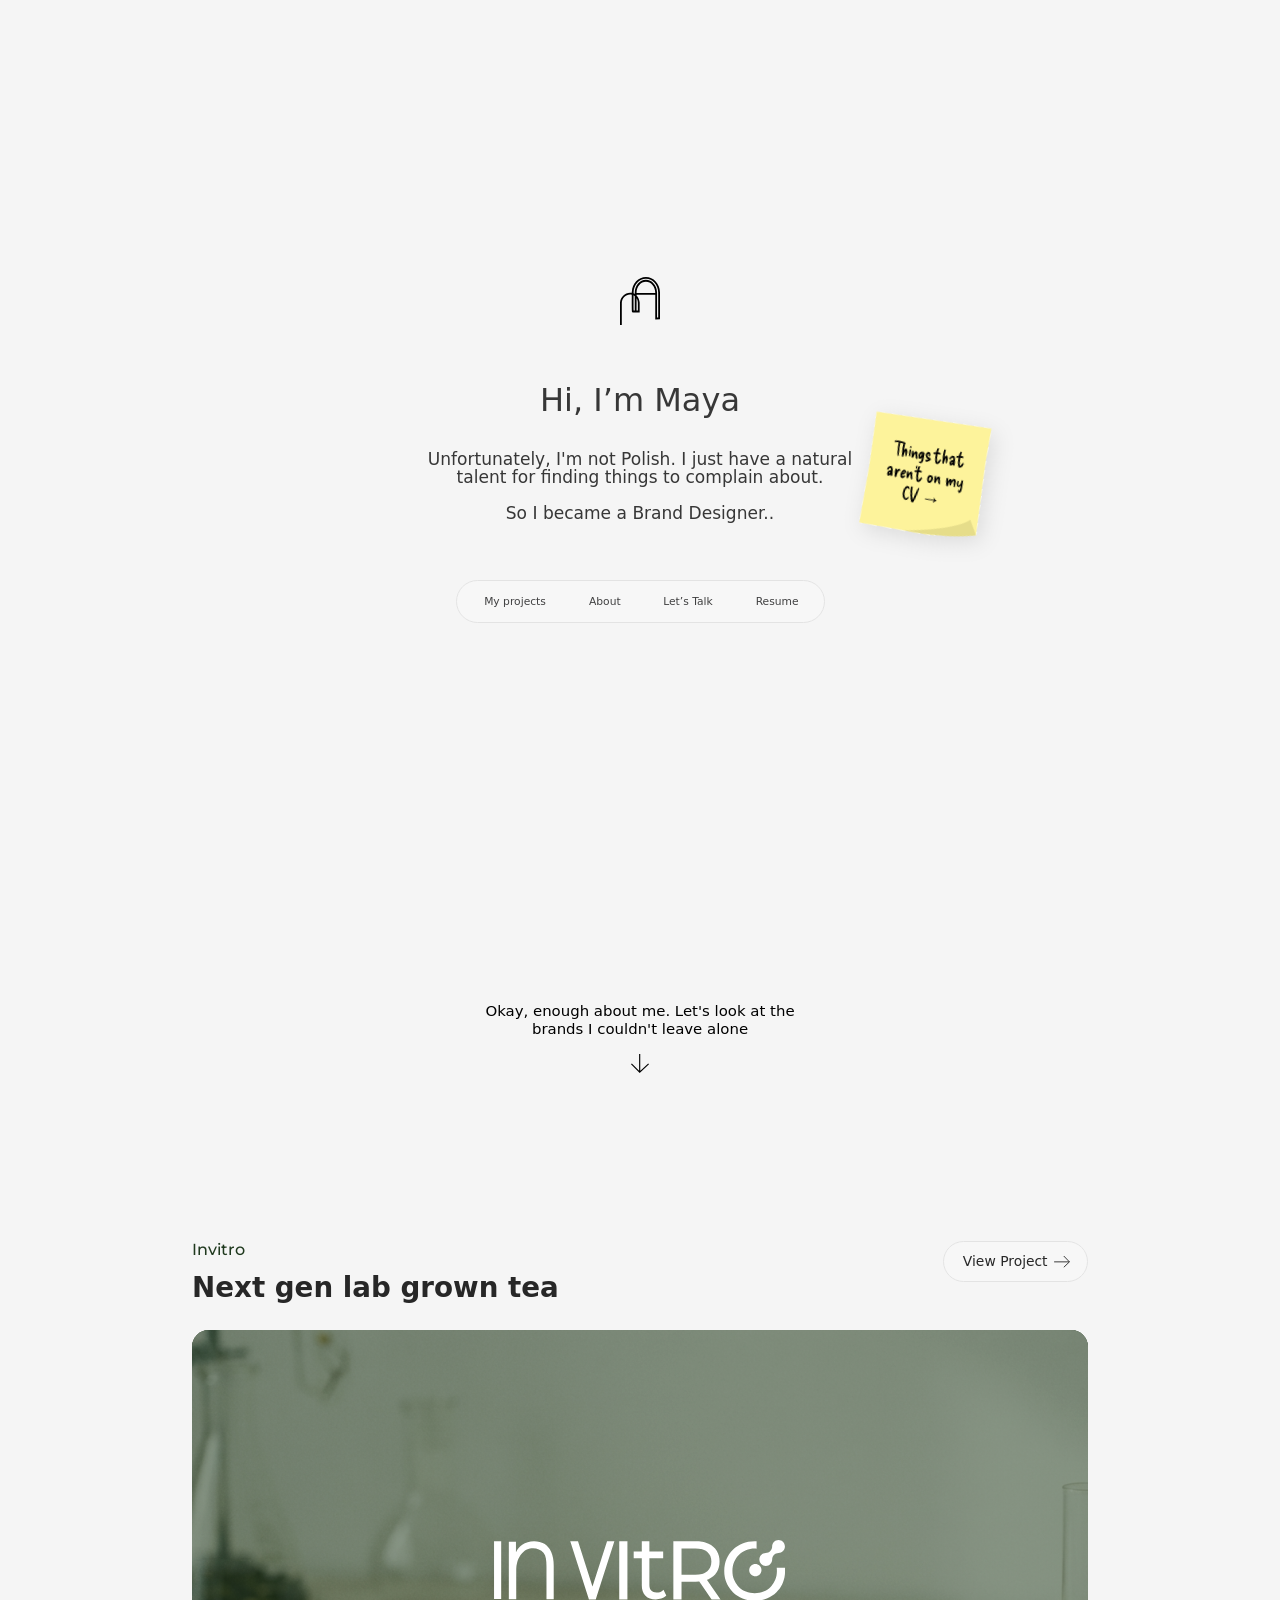
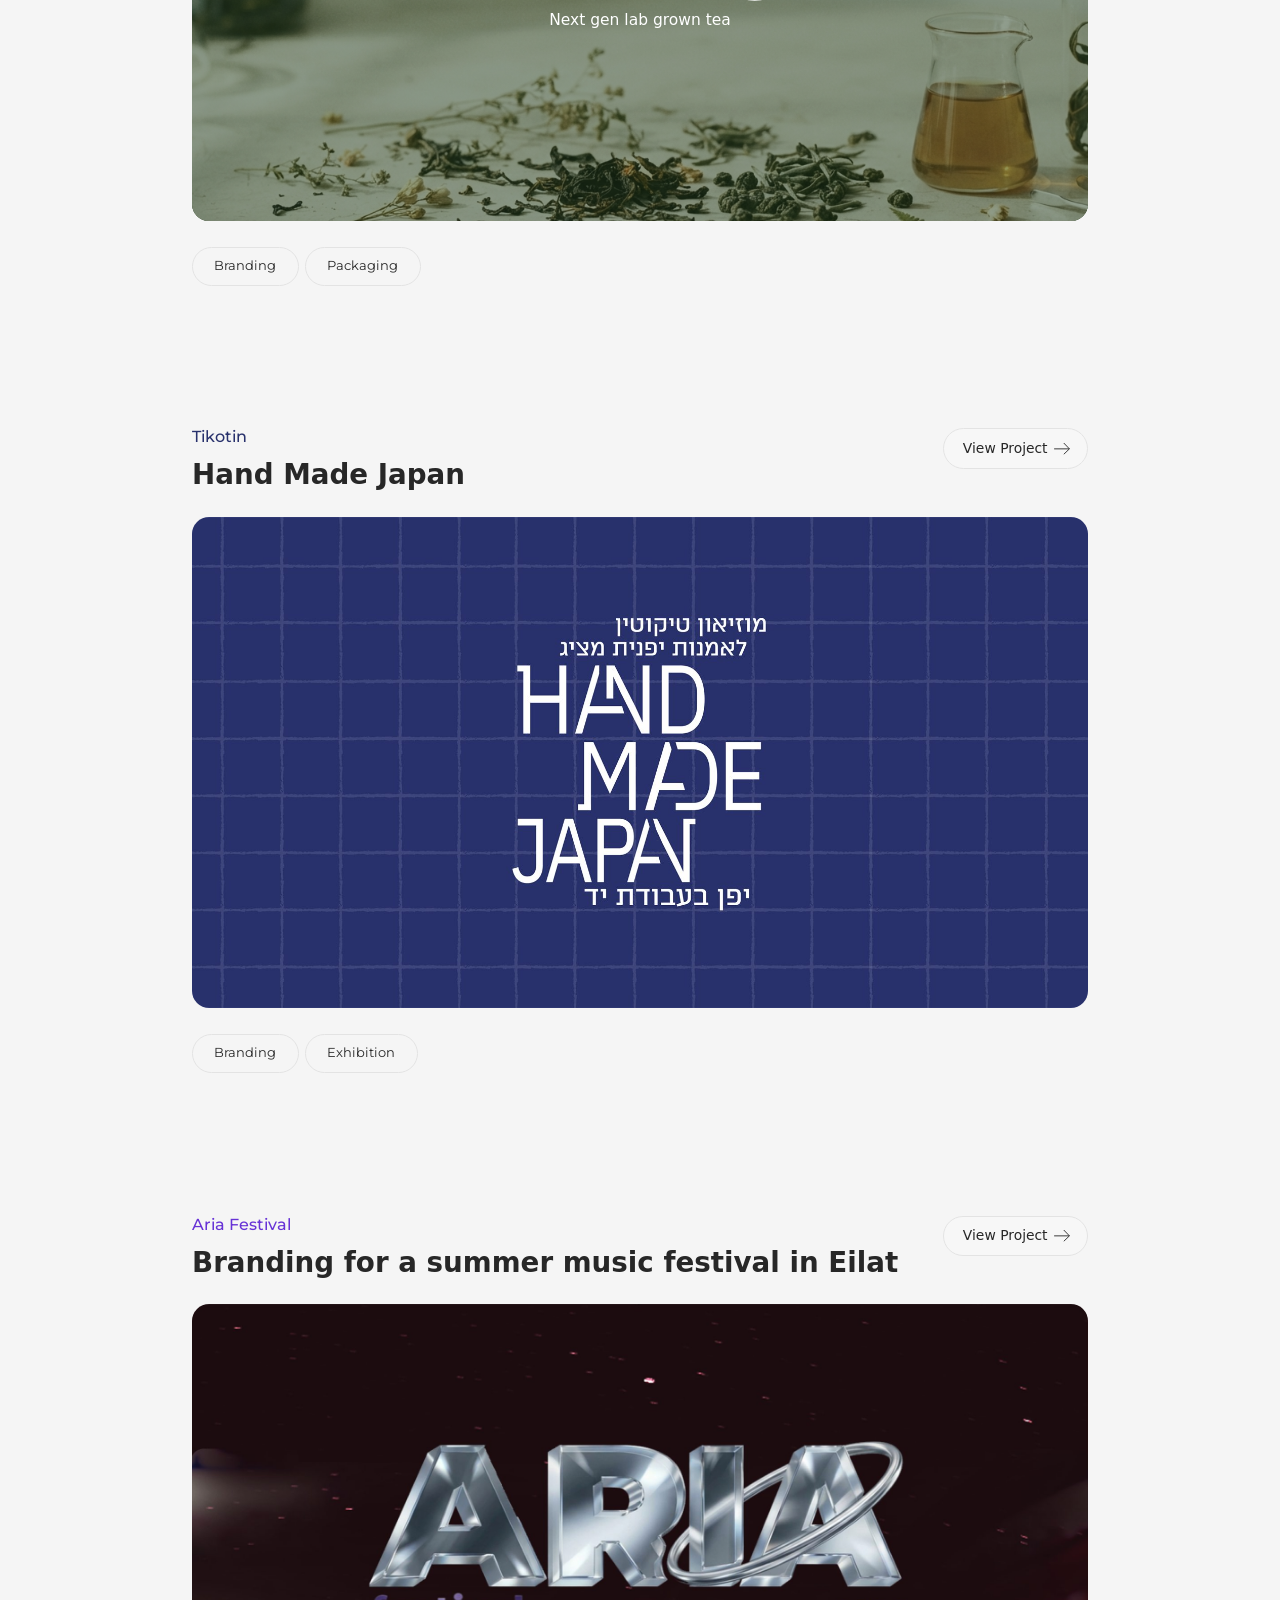
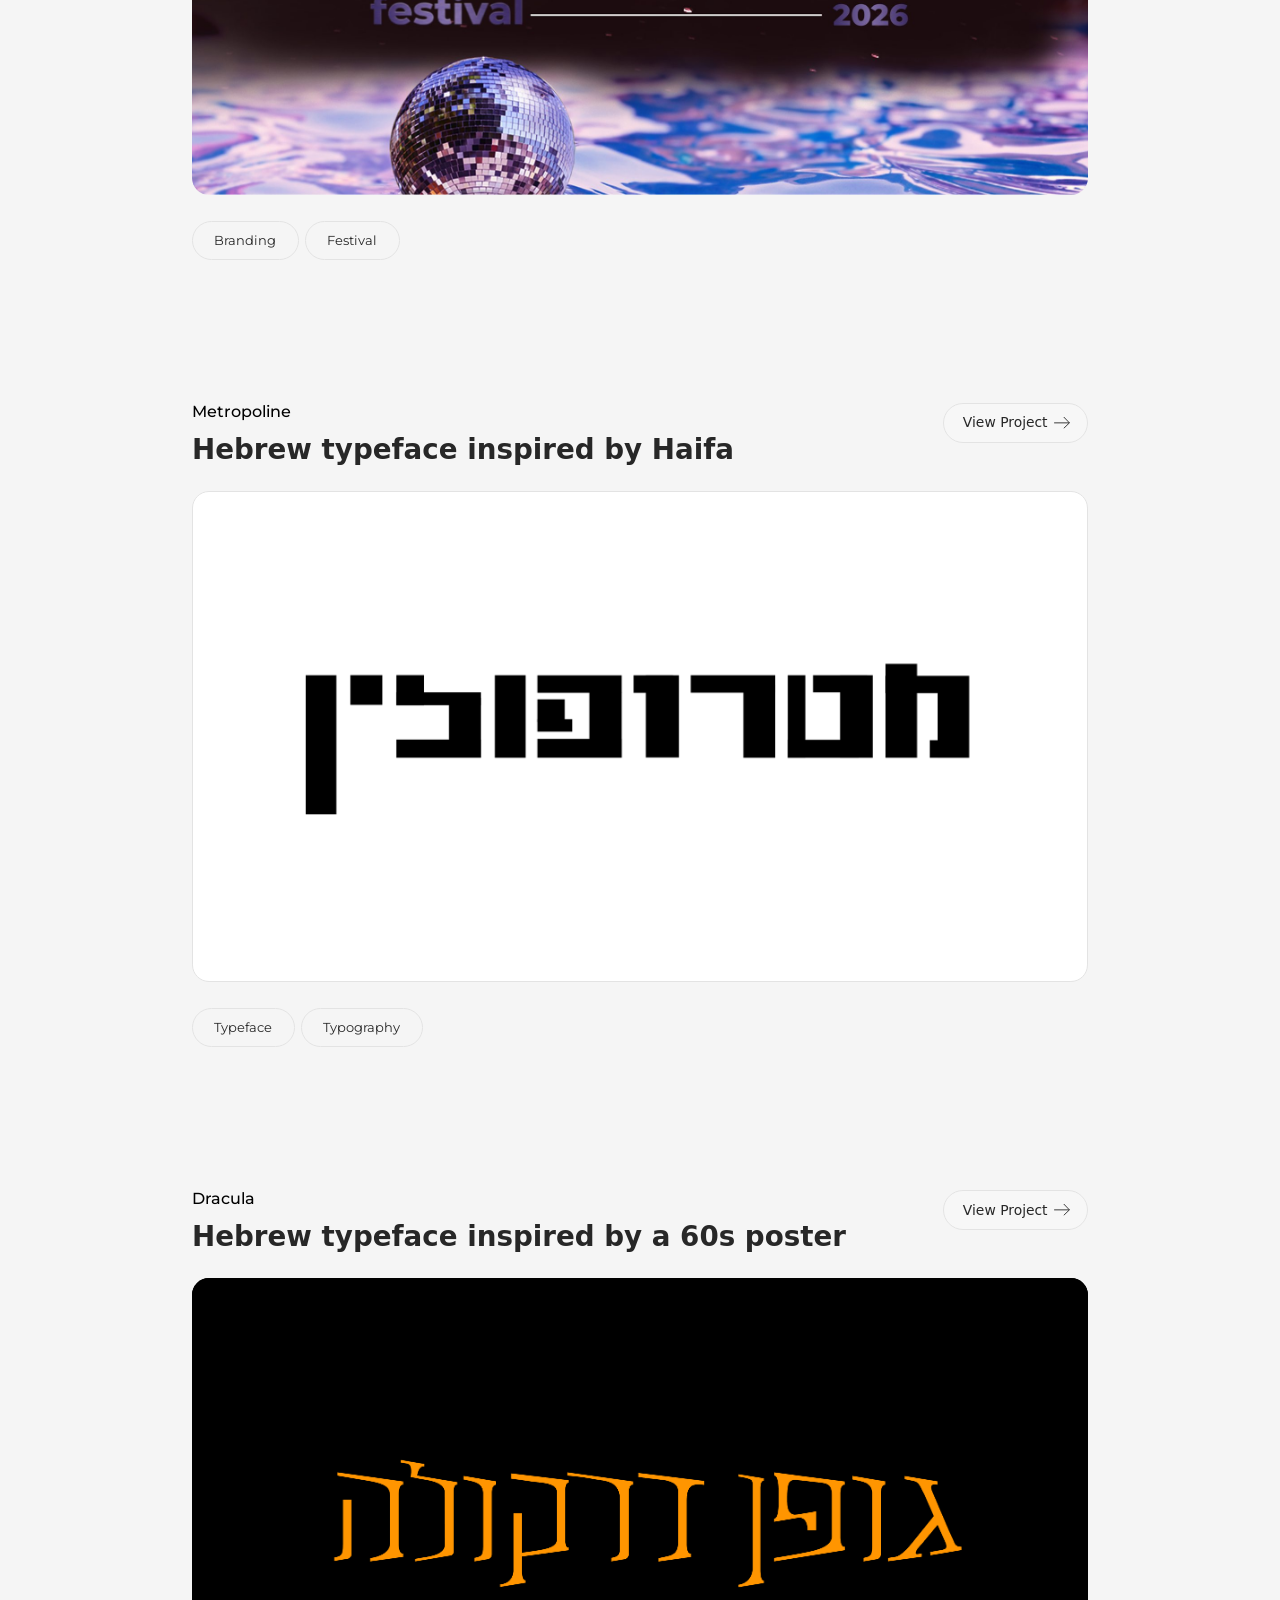
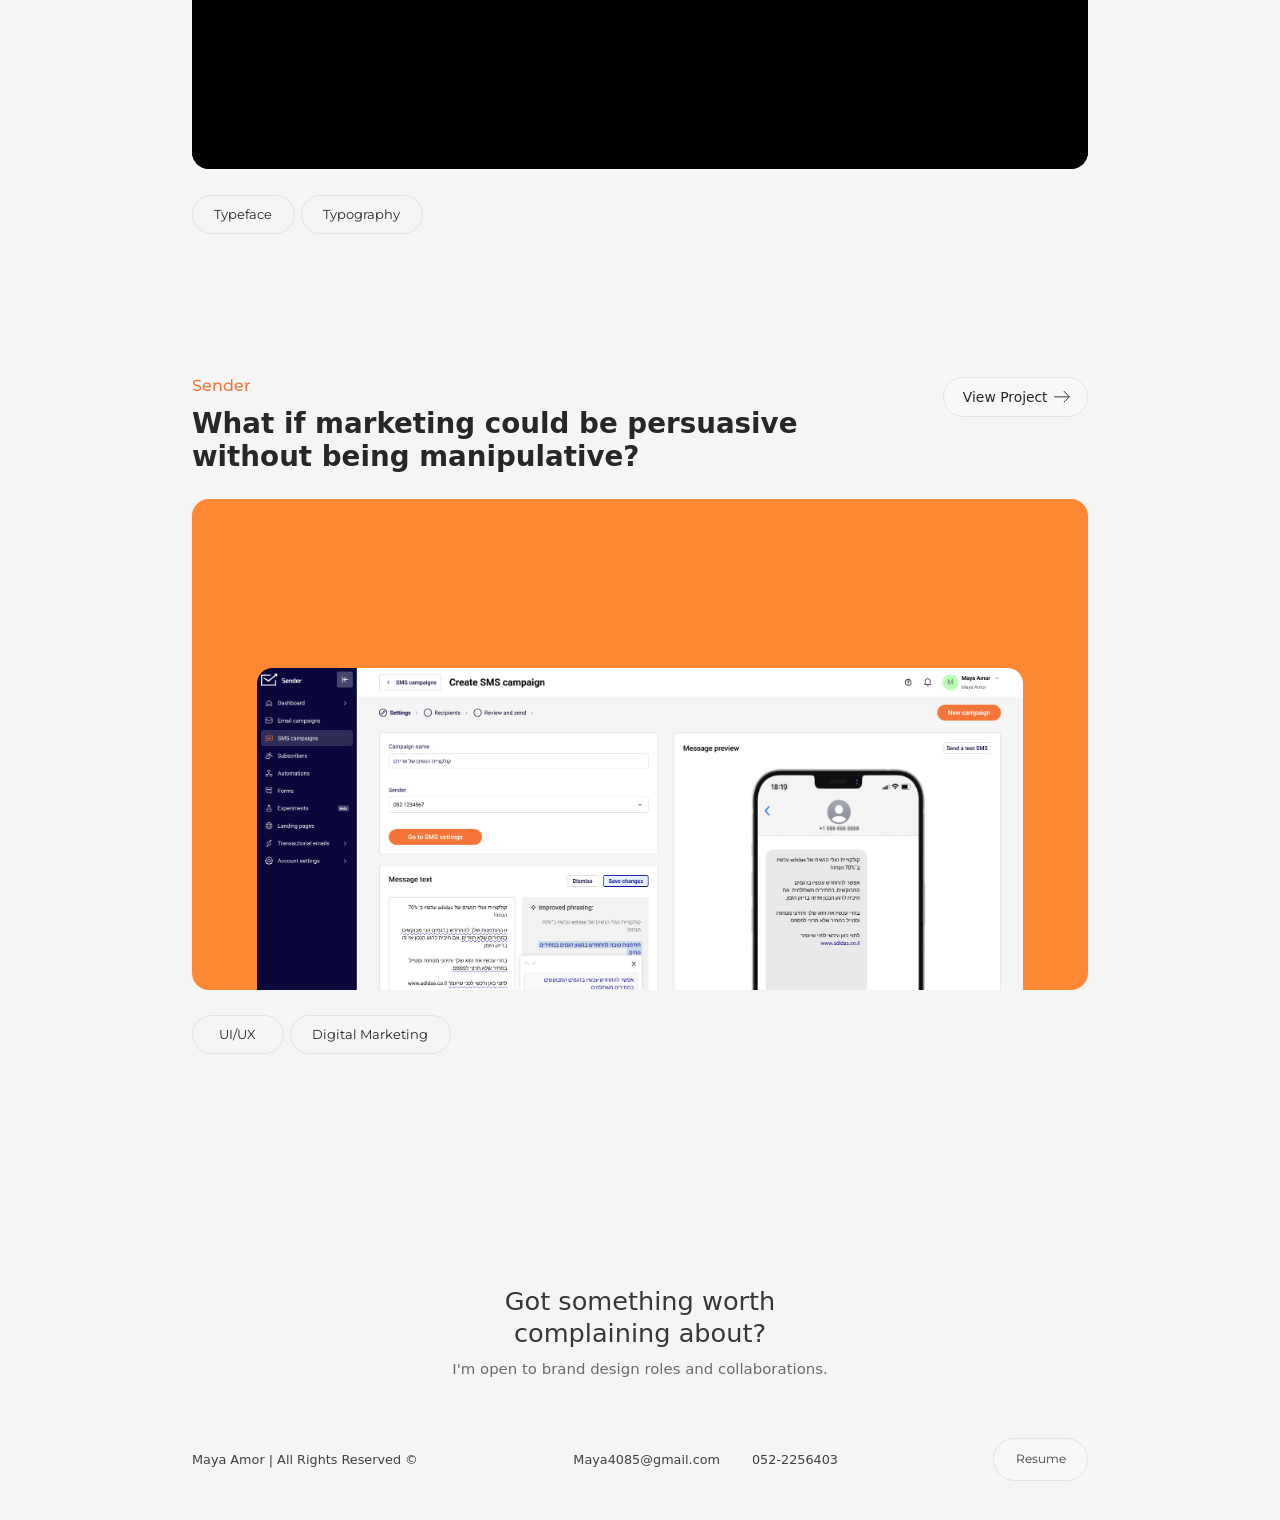
==== index.html @ 85015251 "Branding portfolio: Home, About and six case studies Invitro, Tikotin (Hand Made Japan), Aria Festiv" ====
<!DOCTYPE html>
<html lang="en">
<head>
  <meta charset="UTF-8">
  <meta name="viewport" content="width=device-width, initial-scale=1.0">
  <meta name="format-detection" content="telephone=no, email=no">
  <title>Maya Amor | Brand Designer</title>
  <meta name="description" content="Maya Amor, Brand Designer. Branding, visual identity and typography case studies.">

  <!-- Link preview (LinkedIn, WhatsApp, etc.)
       TODO: add og:image (1200 × 630) once the preview image is made -->
  <meta property="og:type" content="website">
  <meta property="og:site_name" content="Maya Amor">
  <meta property="og:title" content="Maya Amor | Brand Designer">
  <meta property="og:description" content="Maya Amor, Brand Designer. Branding, visual identity and typography case studies.">
  <meta property="og:url" content="https://maya-amor.github.io/branding/">
  <meta name="twitter:card" content="summary_large_image">
  <link rel="canonical" href="https://maya-amor.github.io/branding/">
  <link rel="icon" type="image/svg+xml" href="assets/icons/logo.svg">

  <link rel="preconnect" href="https://fonts.googleapis.com">
  <link rel="preconnect" href="https://fonts.gstatic.com" crossorigin>
  <link href="https://fonts.googleapis.com/css2?family=Delicious+Handrawn&family=Google+Sans+Flex:wght@300..700&family=Montserrat:wght@400;500&display=swap" rel="stylesheet">

  <link rel="stylesheet" href="css/styles.css">

  <!-- Lets CSS know JavaScript is on, so scroll animations only hide content when they can reveal it -->
  <script>document.documentElement.classList.add("js");</script>
</head>
<body class="page-home">

  <!-- ===== Sticky header =====
       On Home (site-header--home) the logo and navbar start inside the hero
       and travel up into this header as you scroll (see js/main.js).
       On the other pages it simply sits at the top. -->
  <header class="site-header site-header--home">

    <a class="site-header__logo" href="#top" aria-label="Maya Amor, back to top">
      <img src="assets/icons/logo.svg" alt="" width="46" height="56">
    </a>

    <button class="site-header__menu-btn" type="button" aria-label="Open menu" aria-expanded="false" aria-controls="site-nav">
      <span></span><span></span><span></span>
    </button>

    <div class="site-header__nav" id="site-nav">
      <nav class="pill-nav" aria-label="Main">
        <a class="pill-nav__link" href="#projects">My projects</a>
        <a class="pill-nav__link" href="about.html">About</a>
        <a class="pill-nav__link" href="#contact">Let’s Talk</a>
        <a class="pill-nav__link" href="assets/Maya%20Amor%20Resume.pdf" target="_blank" rel="noopener">Resume</a>
      </nav>
    </div>
  </header>

  <!-- ===== Hero =====
       The logo and navbar here mark the starting spots. On desktop/tablet they're
       invisible and the header's copies are drawn on top of them; on phones these
       are the ones you see. -->
  <section class="hero container">
    <img class="hero__logo-slot" src="assets/icons/logo.svg" alt="" width="46" height="56">

    <div class="hero__text">
      <h1 class="hero__title">Hi, I’m Maya</h1>
      <p class="hero__bio">
        Unfortunately, I'm not Polish. <br class="br-mobile">I just have a natural <br>talent for finding things to complain about.
      </p>
      <p class="hero__bio">So I became a Brand Designer..</p>
    </div>

    <nav class="hero__nav-slot pill-nav" aria-label="Main">
      <a class="pill-nav__link" href="#projects">My projects</a>
      <a class="pill-nav__link" href="about.html">About</a>
      <a class="pill-nav__link" href="#contact">Let’s Talk</a>
      <a class="pill-nav__link" href="assets/Maya%20Amor%20Resume.pdf" target="_blank" rel="noopener">Resume</a>
    </nav>

    <!-- Phones: the menu button starts here, centered, then travels to the top-right -->
    <div class="hero__menu-slot" aria-hidden="true"></div>

    <!-- Sticky note: a quiet aside that leads to the notes on the About page (drag it, or click to go) -->
    <a class="hero-note" href="about.html#facts">
      <i class="note__paper" style="inset:-12.73% -19.02% -17.64% -12.59%"><img src="assets/about/notes/note-4.svg" alt="" draggable="false"></i>
      <span class="hero-note__text">Things that aren’t on my CV →</span>
    </a>
  </section>

  <main>
    <!-- ===== Intro to projects ===== -->
    <section class="intro container">
      <a class="intro__link" href="#projects">
        <span>Okay, enough about me. Let's look at the brands I couldn't leave alone</span>
        <img src="assets/icons/arrow-down.svg" alt="" width="16" height="17">
      </a>
    </section>

    <!-- ===== Projects =====
         Each card has its own background color (--card).
         Until a project's cover is ready, the card shows the project name
         (project__card--empty). When the cover is ready, replace the
         <span class="project__placeholder"> with:
           <img class="project__cover" src="assets/<project>/cover.jpg" alt="..." width="1824" height="1000">
         and remove project__card--empty. Covers are 912 × 500 (or 2× that). -->
    <section id="projects" class="projects container" aria-label="My projects">

      <article class="project" style="--card:#1f391e; --label:#1f391e; --project:#1f391e">
        <div class="project__header">
          <div class="project__heading">
            <p class="project__label">Invitro</p>
            <h2 class="project__title">Next gen lab grown tea</h2>
          </div>
          <a class="btn-pill" href="invitro.html">
            View Project
            <img class="btn-pill__arrow" src="assets/icons/arrow-right.svg" alt="" width="13" height="18">
          </a>
        </div>

        <!-- Cover: the case study's hero (photo + green tint + logo) -->
        <a class="project__card" href="invitro.html" aria-label="View the Invitro project">
          <span class="project__cover brand-hero brand-hero--card">
            <img class="brand-hero__photo" src="assets/invitro/hero.jpg" alt="" width="1408" height="768">
            <span class="brand-hero__mark">
              <img src="assets/invitro/logo.svg" alt="" width="328" height="68">
              <span>Next gen lab grown tea</span>
            </span>
          </span>
        </a>

        <ul class="tags" aria-label="Tags">
          <li class="tag">Branding</li>
          <li class="tag">Packaging</li>
        </ul>
      </article>

      <article class="project" style="--card:#28316c; --label:#28316c">
        <div class="project__header">
          <div class="project__heading">
            <p class="project__label">Tikotin</p>
            <h2 class="project__title">Hand Made Japan</h2>
          </div>
          <a class="btn-pill" href="tikotin.html">
            View Project
            <img class="btn-pill__arrow" src="assets/icons/arrow-right.svg" alt="" width="13" height="18">
          </a>
        </div>

        <a class="project__card" href="tikotin.html" aria-label="View the Hand Made Japan project">
          <img class="project__cover" src="assets/tikotin/hero.jpg" alt="The Hand Made Japan exhibition identity on an indigo shoji grid" width="2000" height="970">
        </a>

        <ul class="tags" aria-label="Tags">
          <li class="tag">Branding</li>
          <li class="tag">Exhibition</li>
        </ul>
      </article>

      <article class="project" style="--card:#1a0f24; --label:#6733d6">
        <div class="project__header">
          <div class="project__heading">
            <p class="project__label">Aria Festival</p>
            <h2 class="project__title">Branding for a summer music festival in Eilat</h2>
          </div>
          <a class="btn-pill" href="aria.html">
            View Project
            <img class="btn-pill__arrow" src="assets/icons/arrow-right.svg" alt="" width="13" height="18">
          </a>
        </div>

        <a class="project__card" href="aria.html" aria-label="View the Aria Festival project">
          <img class="project__cover" src="assets/aria%20festival/hero%20photo.jpg" alt="The chrome Aria festival 2026 logo over a dark night scene with a disco ball in a pool" width="2008" height="1095">
        </a>

        <ul class="tags" aria-label="Tags">
          <li class="tag">Branding</li>
          <li class="tag">Festival</li>
        </ul>
      </article>

      <article class="project" style="--card:#fff; --label:#000">
        <div class="project__header">
          <div class="project__heading">
            <p class="project__label">Metropoline</p>
            <h2 class="project__title">Hebrew typeface inspired by Haifa</h2>
          </div>
          <a class="btn-pill" href="metropoline.html">
            View Project
            <img class="btn-pill__arrow" src="assets/icons/arrow-right.svg" alt="" width="13" height="18">
          </a>
        </div>

        <!-- Cover: the animated wordmark from the case study's hero -->
        <a class="project__card project__card--outlined" href="metropoline.html" aria-label="View the Metropoline project">
          <img class="project__cover" src="assets/metropoline/metropoline%20gif.gif" alt="" width="1920" height="1080">
        </a>

        <ul class="tags" aria-label="Tags">
          <li class="tag">Typeface</li>
          <li class="tag">Typography</li>
        </ul>
      </article>

      <article class="project" style="--card:#000; --label:#000">
        <div class="project__header">
          <div class="project__heading">
            <p class="project__label">Dracula</p>
            <h2 class="project__title">Hebrew typeface inspired by a 60s poster</h2>
          </div>
          <a class="btn-pill" href="dracula.html">
            View Project
            <img class="btn-pill__arrow" src="assets/icons/arrow-right.svg" alt="" width="13" height="18">
          </a>
        </div>

        <a class="project__card" href="dracula.html" aria-label="View the Dracula project">
          <img class="project__cover" src="assets/Dracula/hero%20photo.png" alt="The Dracula typeface in orange on black" width="2009" height="1093">
        </a>

        <ul class="tags" aria-label="Tags">
          <li class="tag">Typeface</li>
          <li class="tag">Typography</li>
        </ul>
      </article>

      <!-- From the UI/UX portfolio: same card as there (screenshot on orange) -->
      <article class="project" style="--card:#ff8834; --label:#f57538">
        <div class="project__header">
          <div class="project__heading">
            <p class="project__label">Sender</p>
            <h2 class="project__title">What if marketing could be persuasive <br class="br-desktop">without being manipulative?</h2>
          </div>
          <a class="btn-pill" href="sender.html">
            View Project
            <img class="btn-pill__arrow" src="assets/icons/arrow-right.svg" alt="" width="13" height="18">
          </a>
        </div>

        <a class="project__card" href="sender.html" aria-label="View the Sender project">
          <img class="project__screen" src="assets/sender/home-screen.png"
               alt="Sender's Create SMS campaign screen with a phone message preview"
               width="1920" height="1137">
        </a>

        <ul class="tags" aria-label="Tags">
          <li class="tag">UI/UX</li>
          <li class="tag">Digital Marketing</li>
        </ul>
      </article>

    </section>
  </main>

  <!-- ===== Footer ===== -->
  <footer id="contact" class="footer">
    <!-- Closing line: the top of the footer -->
    <div class="footer__cta container reveal">
      <h2 class="footer__title">Got something worth<br>complaining about?</h2>
      <p class="footer__subtitle">I'm open to brand design roles and collaborations.</p>
    </div>

    <div class="footer__inner container">
      <p class="footer__copy">Maya Amor | All Rights Reserved ©</p>

      <div class="footer__contact">
        <span>Maya4085@gmail.com</span>
        <span>052-2256403</span>
      </div>

      <div class="footer__actions">
        <nav class="pill-nav pill-nav--footer" aria-label="External links">
          <a class="pill-nav__link" href="assets/Maya%20Amor%20Resume.pdf" target="_blank" rel="noopener">Resume</a>
        </nav>
      </div>
    </div>
  </footer>

  <!-- Floating back-to-top button, appears once you start scrolling -->
  <a class="back-to-top" href="#top" aria-label="Back to top">
    <img src="assets/icons/back-to-top.svg" alt="" width="47" height="47">
  </a>

  <script src="js/main.js"></script>
</body>
</html>
---- css/styles.css ----
/* =========================================================
   Scaling
   The Figma design is drawn on a 1200px frame. On desktop the
   whole layout scales with the window width, so 1rem = 16px at
   1200px, up to a max of 18.4px from 1380px wide. All sizes below are in rem
   (Figma px ÷ 16). Tablet and phone use a fixed 16px base.
   ========================================================= */
html {
  font-size: 16px;
}

@media (min-width: 961px) {
  html {
    /* Grows with the window up to 1380px wide (1.15× the Figma sizes),
       then stays that size so text doesn't get huge on big screens */
    font-size: min(calc(100vw / 75), 18.4px);
  }
}

/* =========================================================
   Design tokens (from Figma)
   ========================================================= */
:root {
  --bg: #f5f5f5;
  --surface: #f7f7f7;
  --surface-hover: #ececec;
  --border: #e3e3e3;
  --selected-bg: #efeff0;         /* selected pill (current page / active tab) */
  --selected: #787878;

  --text-strong: #272727;
  --text-heading: #373737;
  --text-muted: #404041;
  --navy: #0a083b;

  --font-sans: "Google Sans Flex", "Google Sans", system-ui, -apple-system, "Segoe UI", Roboto, sans-serif;
  --font-alt: "Montserrat", system-ui, -apple-system, "Segoe UI", Roboto, sans-serif;

  --content-width: 57rem;   /* 912px */
  --gutter: 1rem;
  --radius-card: 1rem;      /* 16px */
}

/* =========================================================
   Base
   ========================================================= */
*,
*::before,
*::after {
  box-sizing: border-box;
}

html {
  scroll-behavior: smooth;
}

@media (prefers-reduced-motion: reduce) {
  html { scroll-behavior: auto; }
}

body {
  margin: 0;
  background: var(--bg);
  color: var(--text-strong);
  font-family: var(--font-sans);
  -webkit-font-smoothing: antialiased;
  text-rendering: optimizeLegibility;
}

img {
  display: block;
  max-width: 100%;
  height: auto;
}

a {
  color: inherit;
  text-decoration: none;
}

/* Line break used only on phones */
.br-mobile {
  display: none;
}

/* Phone-only starting spot for the menu button in the hero */
.hero__menu-slot {
  display: none;
}

h1, h2, h3, h4, p, ul, dl, dd, figure {
  margin: 0;
}

ul {
  padding: 0;
  list-style: none;
}

:focus-visible {
  outline: 2px solid var(--text-strong);
  outline-offset: 3px;
}

.container {
  width: 100%;
  max-width: calc(var(--content-width) + var(--gutter) * 2);
  margin-inline: auto;
  padding-inline: var(--gutter);
}

/* =========================================================
   Pill navigation (hero + footer)
   ========================================================= */
.pill-nav {
  display: flex;
  align-items: center;
  justify-content: center;
  height: 2.5rem;                 /* 40px (85% of Figma 47px) */
  padding: 0.266rem;              /* same gap on every side */
  background: var(--surface);
  border: 0.094rem solid var(--border);
  border-radius: 4.625rem;
}

.pill-nav__link {
  padding: 0.584rem 1.01rem;      /* 85% of Figma 11px 19px */
  border: 1px solid transparent;  /* reserves space for the hover stroke */
  border-radius: 4.625rem;
  font-size: 0.629rem;            /* 85% of Figma 11.8px */
  font-weight: 300;
  line-height: normal;
  color: var(--text-muted);
  white-space: nowrap;
  transition: background-color 0.2s ease, border-color 0.2s ease, color 0.2s ease;
}

.pill-nav__link:hover {
  background: var(--surface-hover);
  color: var(--text-strong);
}

.site-header .pill-nav__link:hover,
.hero .pill-nav__link:hover {
  border-color: var(--border);
}

/* Current page (e.g. "About" on the About page) */
/* Selected pill: one shared style for the current navbar link
   (e.g. "About", or "My projects" while viewing the projects)
   and the active About tab. */
.pill-nav__link[aria-current]:not([aria-current="false"]),
.pill-nav__link[aria-current]:not([aria-current="false"]):hover,
.about__tab[aria-selected="true"],
.about__tab[aria-selected="true"]:hover {
  background: var(--selected-bg);
  border-color: var(--selected);
  box-shadow: inset 0 0 0 0.5px var(--selected);  /* 1.5px outline in total, like Figma */
  color: var(--selected);
  font-weight: 600;
}

/* Reserves the bold width so pills don't shift when they get selected
   (js/main.js copies each label into data-label) */
.pill-nav__link,
.about__tab,
.cs-nav__link {
  display: inline-flex;
  flex-direction: column;
  align-items: center;
}

.pill-nav__link::after,
.about__tab::after,
.cs-nav__link::after {
  content: attr(data-label);
  height: 0;
  overflow: hidden;
  visibility: hidden;
  font-weight: 600;
}

.pill-nav--footer .pill-nav__link {
  font-family: var(--font-alt);
  font-weight: 400;
}

/* =========================================================
   Sticky header
   Layout here = the final "docked" position (logo + navbar side by side).
   On Home, js/main.js moves the logo and navbar from their hero spots
   into these positions as you scroll, and fades the shadows in via --dock.
   ========================================================= */
.site-header {
  --dock: 0;                      /* 0 = no shadow (in hero), 1 = full shadow (docked) */
  position: fixed;
  inset: 0 0 auto 0;
  z-index: 20;
  display: flex;
  align-items: center;
  justify-content: center;
  gap: 1rem;                      /* 16px between logo and navbar */
  padding: 1.25rem var(--gutter); /* 20px */
  pointer-events: none;           /* only the logo/links are clickable, not the empty bar */
}

.site-header > * {
  position: relative;
  pointer-events: auto;
}

/* Docked shadows: fade in with --dock so the header stands out over the page */
.site-header .pill-nav,
.site-header__menu-btn {
  box-shadow: 0 0.25rem 0.875rem rgba(0, 0, 0, calc(0.1 * var(--dock)));
}

.site-header__logo img {
  filter: drop-shadow(0 0.125rem 0.25rem rgba(0, 0, 0, calc(0.18 * var(--dock))));
}

/* Soft blurred patch behind the logo once it's docked, so it stays readable
   over busy content. Round with feathered edges, so there's no hard outline. */
.site-header__logo {
  isolation: isolate;
}

.site-header__logo::before {
  content: "";
  position: absolute;
  inset: -0.75rem -0.9rem;
  z-index: -1;
  border-radius: 50%;
  background: rgba(245, 245, 245, 0.35);
  -webkit-backdrop-filter: blur(6px);
  backdrop-filter: blur(6px);
  -webkit-mask-image: radial-gradient(closest-side, #000 55%, transparent);
  mask-image: radial-gradient(closest-side, #000 55%, transparent);
  opacity: var(--dock);
  pointer-events: none;
}

.site-header__logo,
.site-header__nav {
  display: block;
  transform-origin: top left;     /* so the docked shrink is anchored predictably */
  will-change: transform;
}

.site-header__menu-btn {
  display: none;
}

/* Page content below the header shouldn't hide under it when jumping to a section */
#facts,
#projects,
#contact {
  scroll-margin-top: 6.5rem;
}

/* =========================================================
   Hero — fills the first screen
   ========================================================= */
.hero {
  display: flex;
  flex-direction: column;
  align-items: center;
  justify-content: center;
  gap: 3.375rem;                  /* 54px */
  min-height: 100vh;
  min-height: 100svh;
  padding-block: 3rem;
  text-align: center;
}

.hero__logo-slot,
.site-header__logo img {
  width: 2.342rem;                /* 85% of the Figma-minus-5% size */
  height: auto;
}

.hero__text {
  display: flex;
  flex-direction: column;
  align-items: center;
  color: var(--text-heading);
}

.hero__title {
  margin-bottom: 1.9375rem;       /* 31px */
  font-size: 1.875rem;            /* 30px */
  font-weight: 500;
  line-height: 1.069;
}

.hero__bio {
  font-size: 1rem;                /* 16px */
  font-weight: 400;
  line-height: 1.069;
}

.hero__bio + .hero__bio {
  margin-top: 1.069em;
}

.hero .pill-nav {
  max-width: 100%;
}

/* On desktop/tablet the hero logo + navbar are invisible placeholders:
   the header copies are drawn on top of them and travel up on scroll. */
@media (min-width: 641px) {
  .js .site-header--home ~ .hero .hero__logo-slot,
  .js .site-header--home ~ .hero .hero__nav-slot {
    visibility: hidden;
  }
}

/* =========================================================
   Intro to projects
   ========================================================= */
.intro {
  display: flex;
  justify-content: center;
  padding-top: 6rem;
  padding-bottom: 5rem;           /* 80px */
}

.intro__link {
  display: flex;
  flex-direction: column;
  align-items: center;
  gap: 0.9375rem;                 /* 15px */
  max-width: 20.625rem;           /* 330px */
  font-size: 0.875rem;            /* 14px */
  font-weight: 300;
  line-height: normal;
  color: #000;
  text-align: center;
}

.intro__link img {
  width: 1rem;
}

/* =========================================================
   Projects
   ========================================================= */
.projects {
  display: flex;
  flex-direction: column;
  gap: 8.375rem;                  /* 134px */
  padding-top: 4.875rem;          /* 78px */
  scroll-margin-top: 1.5rem;
}

.project {
  display: flex;
  flex-direction: column;
  gap: 1.5rem;                    /* 24px */
}

.project__header {
  display: flex;
  align-items: flex-start;
  justify-content: space-between;
  gap: 1.5rem;
}

.project__heading {
  display: flex;
  flex-direction: column;
  gap: 0.75rem;                   /* 12px */
}

.project__label {
  font-family: var(--font-alt);
  font-size: 0.9375rem;           /* 15px */
  font-weight: 500;
  line-height: 1.069;
}

.project__title {
  font-size: 1.625rem;            /* 26px */
  font-weight: 600;
  line-height: normal;
}

/* Each project sets its own colors on its <article>: --label and --card */
.project__label { color: var(--label, var(--selected)); }

/* Card = the project's cover image (912 × 500) on its project color */
.project__card {
  position: relative;
  display: block;
  overflow: hidden;
  border-radius: var(--radius-card);
  aspect-ratio: 912 / 500;
  container-type: inline-size;
  background: var(--card, var(--surface-hover));
}

.project__cover {
  width: 100%;
  height: 100%;
  object-fit: cover;
}

/* Screenshot cover (Sender, as on the UI/UX portfolio): the screen sits on the
   card color, rising from the bottom, and slides up a little on hover */
.project__screen {
  position: absolute;
  left: 7.294%;                   /* 66.5 / 912 */
  top: 34.34%;                    /* 171.7 / 500 */
  width: 85.41%;                  /* 779 / 912 */
  border-radius: 1.754cqi;        /* 16px at 912px card width, scales with the card */
  transition: transform var(--hover-duration) var(--ease-out);
}

@media (hover: hover) {
  .project__card:hover .project__screen { transform: translateY(-6%); }
}

.project__card:focus-visible .project__screen { transform: translateY(-6%); }

@media (prefers-reduced-motion: reduce) {
  .project__screen { transition: none; }
}

/* White covers (Metropoline) need an outline to stand off the page */
.project__card--outlined {
  border: 1px solid var(--border);
}

/* No cover yet: the project name, big and centered */
.project__card--empty {
  display: grid;
  place-items: center;
}

.project__placeholder {
  font-size: 6cqi;
  font-weight: 500;
  letter-spacing: -0.02em;
  color: var(--label, var(--selected));
  opacity: 0.55;
}

/* View Project button */
.btn-pill {
  display: inline-flex;
  flex-shrink: 0;
  align-items: center;
  justify-content: center;
  gap: 0.5rem;                    /* 8px */
  padding: 0.625rem 1.125rem;     /* 10px 18px */
  background: var(--surface);
  border: 1px solid var(--border);
  border-radius: 100px;
  font-size: 0.8125rem;           /* 13px */
  font-weight: 300;
  line-height: 1.22;
  color: var(--text-strong);
  white-space: nowrap;
  transition: background-color 0.2s ease;
}

.btn-pill:hover {
  background: var(--surface-hover);
}

.btn-pill__arrow {
  /* The Figma arrow points down; rotate it to point right */
  width: 0.6875rem;               /* 11px */
  transform: rotate(-90deg);
}

/* Tags */
.tags {
  display: flex;
  flex-wrap: wrap;
  gap: 0.375rem;                  /* 6px */
}

.tag {
  min-width: 5.375rem;            /* 86px */
  padding: 0.625rem 1.25rem;      /* 10px 20px */
  border: 1px solid var(--border);
  border-radius: 100px;
  font-family: var(--font-alt);
  font-size: 0.75rem;             /* 12px */
  line-height: 1.22;
  text-align: center;
  color: var(--text-strong);
}

/* =========================================================
   Footer
   ========================================================= */
.footer {
  margin-top: 13.5625rem;         /* 217px */
  padding-bottom: 2.3125rem;      /* 37px */
}

.footer__inner {
  display: flex;
  align-items: center;
  justify-content: space-between;
  gap: 1.5rem;
}

.footer__copy,
.footer__contact {
  font-size: 0.75rem;             /* 12px */
  font-weight: 300;
  color: var(--text-muted);
  white-space: nowrap;
}

.footer__contact {
  display: flex;
  gap: 1.875rem;                  /* 30px */
}

.footer__actions {
  display: flex;
  align-items: center;
  gap: 0.75rem;                   /* 12px */
}

/* Smaller pill than the hero navbar */
.pill-nav--footer {
  height: 2.5rem;                 /* 40px */
  padding: 0.25rem;               /* 4px */
}

.pill-nav--footer .pill-nav__link {
  padding: 0.5625rem 0.9375rem;   /* 9px 15px */
  font-size: 0.6875rem;           /* 11px */
}

/* =========================================================
   Floating back-to-top button
   Hidden at the top of the page; js/main.js adds .is-visible
   once you start scrolling.
   ========================================================= */
.back-to-top {
  position: fixed;
  right: 2rem;
  bottom: 2rem;
  z-index: 10;
  border-radius: 0.6rem;
  box-shadow: 0 0.25rem 1rem rgba(0, 0, 0, 0.08);
  opacity: 0;
  visibility: hidden;
  transform: translateY(0.75rem);
  transition: opacity 0.3s ease, transform 0.3s ease, visibility 0.3s;
}

.back-to-top.is-visible {
  opacity: 1;
  visibility: visible;
  transform: translateY(0);
}

.back-to-top.is-visible:hover {
  transform: translateY(-0.125rem);
}

.back-to-top img {
  width: 2.5rem;                  /* 40px */
}

/* =========================================================
   About page
   ========================================================= */
.about {
  padding-top: 11.5rem;           /* title sits closer to the navbar than in Figma (~232px) */
}

.about__intro {
  display: flex;
  flex-direction: column;
  align-items: center;
  gap: 0.75rem;
  text-align: center;
}

.about__title {
  max-width: 24rem;               /* 383px → wraps onto 2 lines */
  font-size: 1.875rem;            /* 30px */
  font-weight: 300;
  line-height: normal;
  color: var(--selected);
}

.about__meta {
  display: flex;
  flex-wrap: wrap;
  align-items: center;
  justify-content: center;
  gap: 0.25rem 1.125rem;          /* 18px */
  color: #000;
}

.about__name {
  font-size: 1.125rem;            /* 18px */
  font-weight: 400;
}

.about__status {
  display: inline-flex;
  align-items: center;
  gap: 0.3125rem;                 /* 5px */
  font-size: 0.875rem;            /* 14px */
  font-weight: 300;
}

.about__status::before {
  content: "";
  width: 0.43rem;                 /* 7px green dot */
  height: 0.43rem;
  border-radius: 50%;
  background: #90ea91;
}

.about__body {
  display: grid;
  grid-template-columns: 16.5rem 1fr;   /* 264px photo (about 10% smaller than Figma) + story */
  align-items: start;
  gap: 4rem;                            /* 64px */
  margin-top: 7.375rem;                 /* 118px */
}

/* Photo: rounded with a light gray frame, cropped like in Figma */
.about__photo {
  position: relative;
  overflow: hidden;
  aspect-ratio: 296 / 421;
  border: 0.25rem solid #d9d9d9;
  border-radius: var(--radius-card);
}

.about__photo img {
  position: absolute;
  top: -19.71%;
  left: -19.01%;
  width: 138.01%;
  max-width: none;
  height: 129.12%;
  object-fit: cover;
}

/* Tabs */
.about__tabs {
  display: flex;
  flex-wrap: wrap;
  gap: 0.375rem 0.625rem;         /* 6px between rows, 10px between pills */
}

.about__tab {
  display: inline-flex;
  flex-direction: column;
  flex: 1 1 auto;
  align-items: center;
  padding: 0.625rem 1.375rem;     /* 10px 22px */
  background: var(--surface);
  border: 1px solid var(--border);
  border-radius: 100px;
  font: inherit;
  font-size: 0.74rem;             /* 11.8px */
  font-weight: 300;
  line-height: normal;
  color: #000;
  white-space: nowrap;
  cursor: pointer;
  transition: background-color 0.2s ease, border-color 0.2s ease, box-shadow 0.2s ease, color 0.2s ease;
}

.about__tab:hover {
  background: var(--surface-hover);
}

/* Story text. All four panels share one grid cell, so the area is always as tall
   as the longest story and the page doesn't jump when switching tabs. */
.about__panels {
  display: grid;
  margin-top: 2.75rem;            /* 44px */
}

.about__panel[hidden] {
  display: block;
  visibility: hidden;
}

.about__panel {
  grid-area: 1 / 1;
  font-size: 0.875rem;            /* 14px */
  font-weight: 300;
  line-height: normal;
  color: var(--text-strong);
}

.about__panel p + p {
  margin-top: 1.25em;             /* blank line between paragraphs */
}

.about__highlight {
  font-weight: 500;
}

/* =========================================================
   Tablet (≤ 960px)
   ========================================================= */
@media (max-width: 960px) {
  :root { --gutter: 2rem; }

  .projects { gap: 6.5rem; }

  .footer { margin-top: 10rem; }

  .footer__inner {
    flex-wrap: wrap;
    justify-content: center;
    row-gap: 1.25rem;
  }

  .footer__copy { order: 3; width: 100%; text-align: center; }

  /* About: narrower photo column */
  .about { padding-top: 8.5rem; }

  .about__body {
    grid-template-columns: 12.5rem 1fr;
    gap: 2.5rem;
    margin-top: 5rem;
  }
}

/* =========================================================
   Phone (≤ 640px)
   ========================================================= */
@media (max-width: 640px) {
  :root { --gutter: 2rem; }       /* 32px side margins on phones */

  /* Hero no longer fills the whole screen on phones, so the intro line sits closer */
  .hero {
    gap: 2.5rem;
    min-height: auto;
    padding-top: 6.5rem;
    padding-bottom: 2.5rem;
  }

  .hero__title {
    margin-bottom: 1.5rem;
    font-size: 1.75rem;
  }

  .hero__bio { font-size: 0.9375rem; }

  /* Phones keep the full-size logo + navbar so links stay easy to tap */
  .pill-nav:not(.pill-nav--footer) { height: 2.9375rem; padding: 0.3125rem; }
  .pill-nav:not(.pill-nav--footer) .pill-nav__link { font-size: 0.74rem; }
  .hero__logo-slot { width: 2.755rem; }

  /* Phones: the hero shows only the menu button (centered) instead of the navbar */
  .hero__nav-slot { display: none; }

  .hero__menu-slot {
    display: block;
    width: 2.5rem;
    height: 2.5rem;
    visibility: hidden;
  }

  .site-header--home .site-header__menu-btn {
    animation: rise-in var(--hero-duration) var(--ease-out) both;
    animation-delay: calc(0.2s + var(--hero-stagger) * 3.6);
  }

  .pill-nav__link { padding: 0.6875rem 0.625rem; }

  .intro {
    padding-top: 6rem;
    padding-bottom: 4.5rem;
  }

  .projects {
    gap: 8rem;
    padding-top: 3.5rem;
    padding-inline: 2.75rem;      /* 44px: project cards get extra side room */
  }

  .project { gap: 1.5rem; }

  .project__header {
    flex-direction: column;
    gap: 1rem;
  }

  .project__title { font-size: 1.375rem; }

  /* About: photo on top, story below */
  .about { padding-top: 9rem; }

  .about__title { font-size: 1.625rem; }

  .about__body {
    grid-template-columns: 1fr;
    gap: 3rem;
    margin-top: 3.5rem;
  }

  .about__photo {
    width: 100%;
    max-width: 15rem;
    justify-self: center;
  }

  .about__tabs { gap: 0.5rem; }

  .about__tab {
    padding: 0.75rem 1.25rem;
    font-size: 0.8125rem;
  }

  .about__panels { margin-top: 2rem; }

  .br-desktop { display: none; }
  .br-mobile { display: inline; }

  .footer {
    margin-top: 10rem;
    padding-bottom: 3rem;
  }

  .back-to-top { right: 2.5rem; bottom: 2.5rem; }

  /* ----- Header on phones: logo + hamburger, links in a dropdown ----- */
  .site-header {
    --dock: 1;
    justify-content: space-between;
    padding: 2.5rem;               /* 40px from the top and side edges */
  }

  .site-header__logo {
    transition: opacity 0.5s var(--ease-out), visibility 0.5s;
  }

  .site-header__logo img { width: 2rem; }

  /* Home: the menu button is always there; the small logo only appears once
     you scroll past the hero (so there aren't two logos on screen) */
  .site-header--home:not(.is-visible) .site-header__logo {
    opacity: 0;
    visibility: hidden;
  }

  .site-header__menu-btn {
    -webkit-appearance: none;     /* iPhone: drop the default button styling */
    appearance: none;
    color: var(--text-strong);
  }

  .site-header__menu-btn {
    display: flex;
    flex-direction: column;
    justify-content: center;
    gap: 5px;
    /* Same look as the back-to-top button */
    width: 2.5rem;
    height: 2.5rem;
    padding: 0 0.75rem;
    background: var(--surface);
    border: 1.5px solid var(--border);
    border-radius: 0.5rem;
    box-shadow: 0 0.25rem 1rem rgba(0, 0, 0, 0.08);
    cursor: pointer;
  }

  .site-header__menu-btn span {
    display: block;
    flex-shrink: 0;
    width: 1rem;                  /* explicit size so the lines always draw (iPhone) */
    height: 2px;
    background: var(--text-strong);
    border-radius: 2px;
    transition: transform 0.35s var(--ease-out), opacity 0.2s ease;
  }

  /* Hamburger → X */
  .menu-open .site-header__menu-btn span:nth-child(1) { transform: translateY(7px) rotate(45deg); }
  .menu-open .site-header__menu-btn span:nth-child(2) { opacity: 0; }
  .menu-open .site-header__menu-btn span:nth-child(3) { transform: translateY(-7px) rotate(-45deg); }

  .site-header__nav {
    position: absolute;
    top: calc(100% - 2rem);        /* 8px under the button (header has 40px bottom padding) */
    right: 2.5rem;                 /* lines up with the menu button */
    opacity: 0;
    visibility: hidden;
    translate: 0 -0.5rem;          /* "translate" so it combines with the travel movement */
    transition: opacity 0.3s ease, translate 0.3s var(--ease-out), visibility 0.3s;
  }

  .menu-open .site-header__nav {
    opacity: 1;
    visibility: visible;
    translate: 0 0;
  }

  .site-header__nav .pill-nav {
    flex-direction: column;
    align-items: stretch;
    height: auto;
    min-width: 11rem;
    padding: 0.375rem;
    border-radius: 1.25rem;
    box-shadow: 0 0.75rem 2rem rgba(0, 0, 0, 0.08);
    animation: none;
  }

  .site-header__nav .pill-nav .pill-nav__link {
    align-items: flex-start;       /* left-align text in the dropdown */
    padding: 0.75rem 1rem;
    font-size: 0.875rem;
  }

  .footer__contact {
    flex-direction: column;
    align-items: center;
    gap: 0.5rem;
    width: 100%;
  }
}

/* Very small phones */
@media (max-width: 370px) {
  .pill-nav__link {
    padding: 0.6875rem 0.4375rem;
    font-size: 0.6875rem;
  }
}

/* =========================================================
   Animations
   Timing and distances are grouped here so they're easy to tweak.
   ========================================================= */
:root {
  --ease-out: cubic-bezier(0.22, 1, 0.36, 1);   /* fast start, soft landing */

  /* Speeds — change these to make animations faster or slower */
  --hero-duration: 2.6s;      /* how long each hero item takes to rise in */
  --hero-stagger: 0.4s;       /* gap between one hero item and the next */
  --hover-duration: 1.3s;     /* screenshot slide on card hover */
  --reveal-duration: 2s;      /* project fade-up on scroll */
  --reveal-stagger: 0.24s;    /* gap between title row, card and tags */
}

/* ----- 1. Hero: fade + rise in on page load, one after another ----- */
/* Uses "translate" (not "transform") so it can combine with the scroll
   movement that js/main.js applies to the header items. */
@keyframes rise-in {
  from {
    opacity: 0;
    translate: 0 1.25rem;
  }
  to {
    opacity: 1;
    translate: 0 0;
  }
}

.hero__logo-slot,
.site-header--home .site-header__logo img,
.hero__title,
.hero__bio,
.hero .pill-nav,
.site-header--home .pill-nav {
  animation: rise-in var(--hero-duration) var(--ease-out) both;
}

.hero__logo-slot,
.site-header--home .site-header__logo img { animation-delay: 0.2s; }
.hero__title            { animation-delay: calc(0.2s + var(--hero-stagger)); }
.hero__bio              { animation-delay: calc(0.2s + var(--hero-stagger) * 2); }
.hero__bio + .hero__bio { animation-delay: calc(0.2s + var(--hero-stagger) * 2.6); }
.hero .pill-nav,
.site-header--home .pill-nav { animation-delay: calc(0.2s + var(--hero-stagger) * 3.6); }

/* About: title and name rise in on page load, like the Home hero */
.about__title,
.about__meta {
  animation: rise-in var(--hero-duration) var(--ease-out) both;
}

.about__title { animation-delay: 0.2s; }
.about__meta  { animation-delay: calc(0.2s + var(--hero-stagger)); }

/* ----- 2. Project card: cover zooms in slightly on hover ----- */
.project__cover,
.project__placeholder {
  transition: transform var(--hover-duration) var(--ease-out);
}

@media (hover: hover) {
  .project__card:hover .project__cover,
  .project__card:hover .project__placeholder {
    transform: scale(1.04);
  }
}

.project__card:focus-visible .project__cover,
.project__card:focus-visible .project__placeholder {
  transform: scale(1.04);
}

/* ----- 3. Intro line + projects: fade up as they scroll into view -----
   js/main.js adds .is-revealed when one enters the screen.
   Inside each, the items follow each other slightly
   (intro: text, then arrow / project: title row, card, tags). */
.js .intro__link > *,
.js .project > * {
  opacity: 0;
  transform: translateY(2.5rem);
  transition: opacity var(--reveal-duration) var(--ease-out), transform var(--reveal-duration) var(--ease-out);
}

.js .intro__link > :nth-child(2),
.js .project > :nth-child(2) { transition-delay: var(--reveal-stagger); }
.js .project > :nth-child(3) { transition-delay: calc(var(--reveal-stagger) * 2); }

.js .intro.is-revealed .intro__link > *,
.js .project.is-revealed > * {
  opacity: 1;
  transform: translateY(0);
}

/* Generic: any element with class="reveal" fades up when it scrolls into view */
.js .reveal {
  opacity: 0;
  transform: translateY(2.5rem);
  transition: opacity var(--reveal-duration) var(--ease-out), transform var(--reveal-duration) var(--ease-out);
}

.js .reveal.is-revealed {
  opacity: 1;
  transform: translateY(0);
}

/* About: story follows the photo slightly */
.js .about__story.reveal { transition-delay: var(--reveal-stagger); }

/* ----- 4. About tabs: new text fades in when switching ----- */
@keyframes panel-in {
  from {
    opacity: 0;
    translate: 0 0.5rem;
  }
  to {
    opacity: 1;
    translate: 0 0;
  }
}

.about__panel.is-switching {
  animation: panel-in 0.7s var(--ease-out) both;
}

/* ----- Respect "reduce motion" system setting ----- */
@media (prefers-reduced-motion: reduce) {
  .hero__logo-slot,
  .site-header__logo img,
  .hero__title,
  .hero__bio,
  .pill-nav,
  .about__title,
  .about__meta,
  .about__panel.is-switching,
  .site-header--home .site-header__menu-btn {
    animation: none;
  }

  .js .reveal,
  .js .intro__link > *,
  .js .project > * {
    opacity: 1;
    transform: none;
    transition: none;
  }

  .project__cover,
  .project__placeholder {
    transition: none;
  }
}

/* =========================================================
   Case study pages (WordWise, Sender)
   Sizes in rem = Figma px ÷ 16 (scales with the window on desktop).
   ========================================================= */
/* Home + case studies: content 840px wide on the 1200px frame (Figma: 912px) */
.page-home {
  --content-width: 52.5rem;
}

.page-case {
  --content-width: 52.5rem;       /* 840px: narrower than other pages (912px), more space on the sides */
  --project: #581c89;             /* project color (WordWise purple) for the section navigator */
  --project-accent: #a855f7;
  background: #fff;
}

.cs {
  --cs-section: 13rem;            /* space between big sections */
  --cs-block: 4rem;               /* space between blocks inside a section */
  --cs-card-bg: #f9fafb;
  --cs-card-border: #d1d5dc;
  --cs-purple: #581c89;
  --cs-violet: #7e40b9;
  --cs-accent: #a855f7;
  --cs-heading: #000;             /* headings and strong text */
  padding-top: 10.3rem;           /* breadcrumb sits ~165px down, under the header */
  color: var(--cs-heading);
}

.cs strong {
  font-weight: 600;
}

/* ----- Intro ----- */
.cs-breadcrumb {
  display: flex;
  align-items: center;
  gap: 0.3em;
  font-size: 1rem;
  font-weight: 400;
}

.cs-breadcrumb a {
  display: inline-flex;
  align-items: center;
  gap: 0.8rem;
  transition: opacity 0.2s ease;
}

.cs-breadcrumb a:hover {
  opacity: 0.65;
}

.cs-breadcrumb img {
  width: 1.45rem;
}

.cs-title {
  max-width: 35rem;               /* 552px, wraps onto 2 lines */
  margin-top: 2.6rem;
  font-size: 2.1875rem;           /* 35px */
  font-weight: 400;
  line-height: normal;
}

.cs-title--wordwise { color: var(--cs-purple); }

.cs-lead {
  max-width: 44rem;
  margin-top: 1.125rem;
  font-size: 1.125rem;            /* 18px */
  font-weight: 300;
  line-height: normal;
  color: #555;
}

/* ----- Screenshots ----- */
.cs-shot {
  margin: 0;
}

.cs-shot > img {
  width: 100%;
  border: 1px solid var(--cs-card-border);
  border-radius: 1rem;
}

.cs-shot--hero {
  margin-top: 2.25rem;
}

.cs-shot--hero > img {
  aspect-ratio: 912 / 540;
  object-fit: cover;
}

.cs-shot--contain {
  margin-top: 3rem;
}

.cs-shot--contain > img {
  aspect-ratio: 912 / 540;
  object-fit: contain;
  background: #fff;
}

.cs-shot figcaption,
.anno figcaption {
  margin-top: 0.45rem;
  font-size: 1rem;                /* 16px (Figma: 18px) */
  font-weight: 300;
  color: var(--text-strong);
}

/* ----- Sections & type ----- */
.cs-section {
  margin-top: var(--cs-section);
}

.cs-block {
  margin-top: var(--cs-block);
}

/* A sub-section that starts a new step (e.g. "First redesign Iteration") */
.cs-block--step {
  margin-top: calc(var(--cs-block) * 1.75);
}

/* Boxed note that follows a list needs more room */
.cs-verdicts + .cs-callout {
  margin-top: calc(var(--cs-block) * 1.5);
}

.cs-h2 {
  margin-bottom: 1.125rem;
  font-size: 1.875rem;            /* 30px */
  font-weight: 500;
  line-height: 1.3;
}

.cs-h2--accent { color: var(--cs-violet); }
.cs-h2--bold   { font-weight: 600; }

.cs-h3 {
  margin-bottom: 1.125rem;
  font-size: 1.625rem;            /* 26px */
  font-weight: 300;
  line-height: normal;
  color: var(--cs-violet);
}

.cs-h4 {
  margin-bottom: 1.5rem;
  font-size: 1.125rem;            /* 18px */
  font-weight: 500;
  line-height: normal;
}

.cs-h4--navy  { font-weight: 600; color: var(--navy); }
.cs-h4--light { font-weight: 300; }

.cs-text {
  font-size: 1.125rem;            /* 18px */
  font-weight: 300;
  line-height: normal;
  color: var(--text-strong);
}

.cs-text p + p,
.cs-statement p + p {
  margin-top: 1.26em;             /* one empty line between paragraphs */
}

.cs-subtitle {
  font-size: 1rem;
  font-weight: 600;
  color: var(--text-strong);
}

/* Boxed note (e.g. "The core challenge was...") */
.cs-callout {
  margin-top: 1.5rem;
  padding: 1.875rem;              /* 30px */
  background: var(--cs-card-bg);
  border: 1px solid var(--cs-card-border);
  border-radius: 0.75rem;         /* 12px */
  font-size: 1rem;
  font-weight: 400;
  line-height: normal;
  color: var(--cs-purple);
}

.cs-callout--strong {
  font-size: 1.125rem;
  font-weight: 600;
}

/* Purple statement line */
.cs-statement {
  margin-top: 2.4rem;
  font-size: 1.125rem;
  font-weight: 600;
  line-height: normal;
  color: var(--cs-purple);
}

/* ----- Cards ----- */
.cs-cards {
  display: grid;
  gap: 1.4375rem;                 /* 23px */
  margin-top: 1.125rem;
}

.cs-text + .cs-cards {
  margin-top: 2.4rem;
}

.cs-cards--2 { grid-template-columns: repeat(2, 1fr); }

.cs-cards--3 {
  grid-template-columns: repeat(3, 1fr);
  gap: 1.6875rem;                 /* 27px */
}

.cs-card {
  min-height: 10rem;              /* 160px */
  padding: 1.875rem;
  background: var(--cs-card-bg);
  border: 1px solid var(--cs-card-border);
  border-radius: 0.75rem;
  font-size: 1rem;
  font-weight: 300;
  line-height: normal;
  color: var(--text-strong);
}

.cs-card__title {
  margin-bottom: 1.125rem;
  font-size: 1.125rem;
  font-weight: 600;
  color: var(--cs-heading);
}

.cs-cards--sm .cs-card {
  min-height: 13.75rem;           /* 220px */
  color: var(--cs-heading);
}

.cs-cards--sm .cs-card__title {
  font-size: 1rem;
}

.cs-cards--reflection {
  gap: 1.5rem;
  margin-top: 2.125rem;
}

.cs-cards--reflection .cs-card {
  min-height: 24.125rem;          /* 386px */
}

.cs-cards--reflection .cs-card__title {
  font-weight: 500;
  color: var(--text-strong);
}

/* ----- Overview + facts card ----- */
.cs-overview {
  display: grid;
  grid-template-columns: minmax(0, 32.4rem) 18.75rem;   /* 518px text + 300px card */
  justify-content: space-between;
  align-items: start;
  margin-top: 6.5rem;
}

.cs-overview .cs-h2 {
  margin-top: 0.8rem;
}

.cs-facts {
  display: flex;
  flex-direction: column;
  gap: 1.375rem;                  /* 22px */
  margin: 0;
  padding: 1.875rem;
  background: var(--cs-card-bg);
  border: 1px solid var(--cs-card-border);
  border-radius: 0.75rem;
  font-size: 0.875rem;
  line-height: normal;
  color: var(--navy);
}

.cs-facts div {
  display: flex;
  flex-direction: column;
  gap: 0.375rem;
}

.cs-facts dt { font-weight: 600; }
.cs-facts dd { margin: 0; font-weight: 300; }

/* ----- Verdicts (what worked / what didn't) ----- */
.cs-verdict {
  display: flex;
  align-items: flex-start;
  gap: 0.875rem;                  /* 14px */
  font-size: 1rem;
  font-weight: 300;
  line-height: normal;
}

.cs-verdict > img {
  flex-shrink: 0;
  width: 1.5rem;
  margin-top: -0.15rem;           /* centers the icon on the title line */
}

.cs-verdict h4 {
  font-size: 1rem;
  font-weight: 600;
}

.cs-verdict p + p {
  margin-top: 1.26em;
}

.cs-verdict u {
  text-underline-offset: 0.15em;
}

.cs-verdict--good { color: var(--text-strong); }
.cs-verdict--bad  { color: var(--navy); }

.cs-verdicts {
  display: grid;
  grid-template-columns: repeat(2, 1fr);
  gap: 1.5625rem;
  max-width: 49.8rem;             /* 797px, centered like Figma */
  margin: 6.75rem auto 0;
}

.cs-legacy {
  display: grid;
  grid-template-columns: 35.44rem 1fr;   /* 567px screenshot + notes */
  gap: 3.8rem;
  align-items: start;
}

.cs-legacy .cs-verdict {
  margin-top: 3.25rem;
}

/* ----- Existing navigation diagram ----- */
.navmap {
  text-align: center;
}

.navmap__node {
  padding: 0.5rem 0.75rem;        /* tighter, matches the flow diagram boxes */
  background: var(--cs-card-bg);
  border: 1px solid var(--cs-card-border);
  border-radius: 0.625rem;
  font-size: 0.75rem;
  font-weight: 300;
  line-height: 1.75rem;
  color: var(--text-strong);
  white-space: nowrap;
}

.navmap__node--root {
  display: inline-block;
  width: 8.125rem;                /* 130px */
  border-color: var(--cs-violet);
  font-weight: 700;
  color: var(--cs-violet);
}

.navmap__lines {
  width: 83.8%;
  height: 4.9rem;
  margin: 0.5625rem 0 0 8.45%;
}

.navmap__arrow {
  display: none;
}

.navmap__row {
  display: grid;
  grid-template-columns: repeat(5, 1fr);
  gap: 2.125rem;
  margin-top: 0.78rem;
}

/* ----- New learning flow diagram (SVG) ----- */
.flow {
  margin-top: 1.125rem;
}

.flow__svg {
  display: block;
  width: 81.2%;                   /* 740 / 912 */
  height: auto;
  margin-left: 9.4%;
  overflow: visible;
}

.flow__node rect {
  fill: var(--cs-card-bg);
  stroke: var(--cs-card-border);
  stroke-width: 1;
}

.flow__node text {
  font-family: var(--font-sans);
  font-size: 12px;
  font-weight: 300;
  fill: var(--text-strong);
  text-anchor: middle;
  dominant-baseline: central;
}

.flow__node--root rect { stroke: var(--cs-violet); }
.flow__node--root text { font-weight: 700; fill: var(--cs-violet); }

/* ----- Annotated screenshots -----
   Desktop: notes and arrows sit on top of the screenshot, positioned like Figma.
   Tablet/phone: notes become a list under the screenshot (see media queries). */
.anno {
  margin: 2.25rem 0 0;
}

.anno + .anno {
  margin-top: 4.4rem;
}

.anno--home {
  margin-top: 6rem;               /* room for the note that sits above the screen */
}

.anno__stage {
  position: relative;
  container-type: inline-size;    /* notes size themselves from the screenshot width */
}

.anno__img {
  width: 100%;
  border-radius: 1rem;
}

/* Darkens the screenshot slightly so the notes stand out */
.anno__stage::before {
  content: "";
  position: absolute;
  inset: 0;
  z-index: 1;
  border-radius: 1rem;
  background: rgba(0, 0, 0, 0.15);
  pointer-events: none;
}

.anno--legacy .anno__img {
  aspect-ratio: 912 / 540;
  object-fit: fill;
  border: 1px solid var(--cs-card-border);
}

/* Arrows: drawn by js/main.js so each one starts right at the edge of its note */
.anno__links {
  position: absolute;
  inset: 0;
  z-index: 2;
  width: 100%;
  height: 100%;
  overflow: visible;
  pointer-events: none;
}

.anno__links path {
  fill: none;
  stroke: var(--project-accent);
  stroke-linecap: round;
  stroke-linejoin: round;
}

.anno__notes {
  position: absolute;
  inset: 0;
  z-index: 3;
  pointer-events: none;
}

.anno__note {
  position: absolute;
  /* Sized in % of the screenshot width (cqi), so notes keep the same proportions
     as in Figma whatever the screenshot size: 15px padding, 12px corners, 10px text at 912px */
  padding: calc(15 / 912 * 100cqi);
  background: var(--cs-card-bg);
  border: 1px solid var(--project-accent);
  border-radius: calc(12 / 912 * 100cqi);
  font-size: max(calc(10 / 912 * 100cqi), 10px);   /* never smaller than 10px */
  font-weight: 300;
  line-height: normal;
  color: var(--cs-heading);
  pointer-events: auto;
}

.anno__note strong {
  display: block;
}

/* ----- Case study: tablet ----- */
@media (max-width: 960px) {
  .cs {
    --cs-section: 8.5rem;
    --cs-block: 3.25rem;
    padding-top: 8.5rem;
  }

  .cs-overview {
    grid-template-columns: 1fr;
    gap: 2rem;
    margin-top: 5rem;
  }

  .cs-cards--3 { grid-template-columns: 1fr; }
  .cs-cards--sm .cs-card,
  .cs-cards--reflection .cs-card { min-height: 0; }

  .cs-legacy { grid-template-columns: 1fr; gap: 0; }
  .cs-legacy .cs-verdict { margin-top: 2rem; }

  .cs-verdicts { margin-top: 4rem; }

  /* Annotated screenshots: notes move below the image as a list */
  .anno,
  .anno--home,
  .anno + .anno { margin-top: 3rem; }

  .anno { display: flex; flex-direction: column; }
  .anno__stage { display: contents; }
  .anno__stage::before,
  .anno__links { display: none; }

  .anno__img { order: 1; }
  .anno figcaption { order: 2; }

  .anno__notes {
    position: static;
    order: 3;
    display: grid;
    grid-template-columns: repeat(2, 1fr);
    gap: 0.75rem;
    margin-top: 1.25rem;
  }

  .anno__note {
    position: static;
    left: auto !important;
    top: auto !important;
    width: auto !important;
    padding: 0.9375rem;
    border-radius: 0.75rem;
    font-size: 0.875rem;
  }

  .anno__note strong { margin-bottom: 0.25rem; }
}

/* ----- Case study: phone ----- */
@media (max-width: 640px) {
  .cs {
    --cs-section: 8rem;
    --cs-block: 3.5rem;
    padding-top: 8.5rem;
  }

  .cs-title { font-size: 1.75rem; }
  .cs-lead,
  .cs-text,
  .cs-statement,
  .cs-callout--strong { font-size: 1rem; }

  .cs-h2 { font-size: 1.625rem; }
  .cs-h3 { font-size: 1.375rem; }

  .cs-cards--2,
  .cs-verdicts { grid-template-columns: 1fr; }
  .cs-card { min-height: 0; padding: 1.5rem; }
  .cs-callout { padding: 1.5rem; }

  .anno__notes { grid-template-columns: 1fr; }

  /* Navigation diagram: simple stacked version */
  .navmap__lines { display: none; }

  .navmap__arrow {
    display: block;
    width: 1px;
    height: 1.75rem;
    margin: 0.5rem auto;
    background: #909090;
  }

  .navmap__row {
    grid-template-columns: repeat(2, 1fr);
    gap: 0.75rem;
    margin-top: 0;
  }

  /* Flow diagram: swipe sideways to see all of it */
  .flow {
    overflow-x: auto;
    margin-inline: calc(var(--gutter) * -1);
    padding: 0.5rem var(--gutter) 1rem;
    -webkit-overflow-scrolling: touch;
  }

  .flow__svg {
    width: 38rem;
    margin-left: 0;
  }
}


/* =========================================================
   Case study section navigator
   Jump to any section; the one you're reading is highlighted.
   Built by js/main.js from the sections' data-section labels.

   - Wide screens (over 1100px): a vertical list in the left margin
   - Narrower screens and phones: a row of section names under the
     main navbar, current one in the project color with an underline
   ========================================================= */
.cs-nav {
  position: fixed;
  top: 4.6rem;                    /* just under the docked main navbar */
  left: 50%;
  z-index: 19;
  max-width: calc(100% - var(--gutter) * 2);
  padding: 0 0.875rem;
  background: rgba(255, 255, 255, 0.94);   /* keeps names readable over the page, no visible box */
  border-radius: 0.5rem;
  transform: translateX(-50%);
}

.cs-nav__track {
  display: flex;
  gap: 1.25rem;
  overflow-x: auto;
  scrollbar-width: none;
}

.cs-nav__track::-webkit-scrollbar {
  display: none;
}

.cs-nav__link {
  flex-shrink: 0;
  padding: 0.5rem 0 0.375rem;
  border-bottom: 2px solid transparent;
  font-size: 0.65rem;             /* ~10.5px */
  font-weight: 300;
  line-height: normal;
  color: #8a8a8a;
  white-space: nowrap;
  transition: color 0.2s ease, border-color 0.2s ease;
}

.cs-nav__link:hover {
  color: var(--text-strong);
}

.cs-nav__link[aria-current="true"] {
  border-bottom-color: var(--project-accent);
  color: var(--project);
  font-weight: 500;
}

/* Sections stop just below the bars when jumped to */
.page-case .cs-section {
  scroll-margin-top: 7.5rem;
}

/* ----- Side table of contents (wide screens) ----- */
@media (min-width: 1101px) {
  .cs-nav--side {
    top: 9rem;
    /* sits in the left margin, ~3.5–4rem away from the content */
    left: max(1.25rem, calc((100vw - var(--content-width)) / 2 - 10.5rem));
    width: 6.5rem;
    max-width: none;
    padding: 0;
    background: none;
    border-radius: 0;
    transform: none;
  }

  .cs-nav--side .cs-nav__track {
    flex-direction: column;
    gap: 0;
    overflow: visible;
    border-left: 1px solid var(--border);
  }

  .cs-nav--side .cs-nav__link {
    align-items: flex-start;
    margin-left: -1px;
    padding: 0.375rem 0 0.375rem 0.875rem;
    border-bottom: 0;
    border-left: 2px solid transparent;
    font-size: 0.7rem;
    white-space: normal;
  }

  .cs-nav--side .cs-nav__link[aria-current="true"] {
    border-left-color: var(--project-accent);
  }

  .page-case:has(.cs-nav--side) .cs-section {
    scroll-margin-top: 6rem;
  }
}

/* ----- Phones: swipeable row under the logo + menu button ----- */
@media (max-width: 640px) {
  .cs-nav {
    top: 6rem;
    left: 2.5rem;                 /* lines up with the logo and menu button */
    right: 2.5rem;
    max-width: none;
    padding: 0;
    transform: none;
  }

  /* Soft fade at the edges hints that the list scrolls sideways */
  .cs-nav__track {
    gap: 1.125rem;
    padding-inline: 0.75rem;
    -webkit-mask-image: linear-gradient(to right, transparent, #000 0.75rem, #000 calc(100% - 0.75rem), transparent);
    mask-image: linear-gradient(to right, transparent, #000 0.75rem, #000 calc(100% - 0.75rem), transparent);
  }

  .cs-nav__link {
    font-size: 0.8125rem;
  }

  .page-case .cs-section {
    scroll-margin-top: 9rem;
  }
}

/* =========================================================
   Sender case study
   Same building blocks as WordWise, with Sender's theme:
   navy text, light gray cards, orange accents, gray page.
   ========================================================= */
.page-case--sender {
  --project: #f57538;             /* section navigator + arrows + note borders */
  --project-accent: #f57538;
  background: #f7f7f7;
}

.page-case--sender .cs {
  --cs-card-bg: #f2f2f2;
  --cs-card-border: #ccc;
  --cs-violet: #f57538;           /* accent headings (e.g. "Project Overview") */
  --cs-purple: #f57538;
  --cs-heading: var(--navy);
  --text-strong: var(--navy);     /* body text is navy on this page */
}

/* Section navigator background matches the gray page (tabs mode) */
.page-case--sender .cs-nav {
  background: rgba(247, 247, 247, 0.94);
}

.cs-title--sender {
  max-width: 38rem;
  color: var(--navy);
}

/* Orange highlighted words inside a paragraph */
.cs-hl {
  color: var(--project-accent);
}

/* Narrower facts card (256px) */
.cs-overview--sender {
  grid-template-columns: minmax(0, 30.8rem) 16rem;
}

/* Boxed section (e.g. "The challenge", "Option 3") */
.cs-panel {
  padding: 1.875rem;
  background: var(--cs-card-bg);
  border: 1px solid var(--cs-card-border);
  border-radius: 0.75rem;
}

.cs-panel__title {
  margin-bottom: 1.375rem;
  font-size: 1.625rem;            /* 26px */
  font-weight: 400;
  line-height: normal;
}

.cs-panel__title--accent {
  font-weight: 500;
  color: var(--project-accent);
}

/* Cropped screenshot strip under "The challenge" */
.cs-crop {
  position: relative;
  overflow: hidden;
  margin-top: 0.75rem;
  aspect-ratio: 912 / 239;
  border: 1px solid var(--cs-card-border);
  border-radius: 1rem;
}

.cs-crop img {
  position: absolute;
  top: -93.87%;
  left: 0;
  width: 101.19%;
  max-width: none;
  height: 229.48%;
}

/* "The JTBD we chose…" box */
.cs-callout--jtbd {
  color: var(--navy);
  font-weight: 300;
}

.cs-callout--jtbd .cs-callout__lead {
  margin-bottom: 0.625rem;
  font-size: 1.125rem;
  color: var(--project-accent);
}

/* Bold conclusion line (navy) */
.cs-conclusion {
  margin-top: 1.5rem;
  font-size: 1.125rem;
  font-weight: 600;
  line-height: normal;
  color: var(--cs-heading);
}

.cs-center {
  margin-bottom: 2rem;
  text-align: center;
}

/* ----- Existing flow (two rows of steps) ----- */
.xflow__row {
  display: flex;
  align-items: center;
  justify-content: space-between;
  gap: 0.5rem;
}

.xflow__row .navmap__node {
  flex-shrink: 0;
}

/* The first step sizes to its text (the WordWise "Home" box has a fixed width) */
.xflow .navmap__node--root {
  width: auto;
}

.xflow__arrow {
  flex: 0 0 1.875rem;
  height: 1px;
  background: #909090;
  position: relative;
}

.xflow__arrow::after {
  content: "";
  position: absolute;
  right: 0;
  top: -0.2rem;
  width: 0.4rem;
  height: 0.4rem;
  border-top: 1px solid #909090;
  border-right: 1px solid #909090;
  transform: rotate(45deg);
}

/* Connector from the end of row 1 back to the start of row 2 */
.xflow__turn {
  position: relative;
  height: 4.4rem;
  margin: 0 10.26% 0 9.03%;
}

/* Right side down, across to the left, then down into row 2 */
.xflow__turn::before {
  content: "";
  position: absolute;
  top: 0.6rem;
  left: 0;
  right: 0;
  height: 1.6rem;
  border-right: 1px solid #909090;
  border-bottom: 1px solid #909090;
}

.xflow__turn::after {
  content: "";
  position: absolute;
  left: 0;
  top: 2.2rem;
  bottom: 0.6rem;
  border-left: 1px solid #909090;
}

.xflow__turn span {
  position: absolute;
  left: -0.2rem;
  bottom: 0.6rem;
  width: 0.4rem;
  height: 0.4rem;
  border-right: 1px solid #909090;
  border-bottom: 1px solid #909090;
  transform: rotate(45deg);
}

/* ----- Exploring the solution: options ----- */
.cs-options {
  display: grid;
  grid-template-columns: repeat(2, 1fr);
  gap: 3rem 4rem;
}

.cs-option__shot,
.cs-panel__shot {
  width: 100%;
  border: 1px solid #333;
}

/* Options 1 + 2: slightly smaller images, so there's more space between them */
.cs-option__shot {
  width: 90%;
}

.cs-option__title {
  margin: 1.7rem 0 1.5rem;
  font-size: 1.5rem;              /* 24px (Figma: 26px) so it fits one line */
  font-weight: 500;
  line-height: normal;
}

.cs-option .cs-text,
.cs-panel .cs-text {
  font-size: 1rem;
}

.cs-option .cs-verdict {
  margin-top: 1.5rem;
}

.cs-option .cs-verdict h4 {
  display: inline;
}

.cs-panel__grid {
  display: grid;
  grid-template-columns: 24.5rem 1fr;
  gap: 3.5rem;
  align-items: start;
}

/* ----- Iterating the experience: 2 × 2 grid ----- */
.cs-iters {
  display: grid;
  grid-template-columns: repeat(2, 1fr);
  gap: 6rem 4.4rem;
  margin-top: 4rem;
}

.cs-iter__shot {
  width: 100%;
  border-radius: 0.5rem;
}

.cs-iter__title {
  margin: 2rem 0 1.375rem;
  font-size: 1.125rem;
  font-weight: 500;
}

.cs-iter .cs-verdict + .cs-verdict {
  margin-top: 1.5rem;
}

.cs-iter .cs-verdict h4 {
  font-size: 1.125rem;
  font-weight: 500;
}

.cs-iter .cs-verdict p + p {
  margin-top: 1.26em;
}

.cs-iter .cs-verdict h4 + p {
  margin-top: 0;
}

/* Small gray note (e.g. "User testing: …") */
.cs-note {
  max-width: 20rem;
  margin-bottom: 1.5rem;
  padding: 1.125rem;
  background: var(--cs-card-bg);
  border: 1px solid var(--cs-card-border);
  border-radius: 0.75rem;
  font-size: 1rem;
  font-weight: 300;
  color: #555;
}

/* ----- Annotated screenshots with a highlighted part -----
   The screenshot is dimmed; the editor area sits on top undimmed. */
.anno__shot {
  position: relative;
}

.anno__shot .anno__img {
  display: block;
  border: 1px solid #d4d4d4;
}

.anno__focus {
  position: absolute;
  z-index: 2;
  max-width: none;
}

.cs-subtitle--lg {
  font-size: 1.125rem;
}

.cs-block--tight {
  margin-top: 1.5rem;
}

/* 2 × 2 reflection cards are shorter than the 3-column ones */
.cs-cards--2.cs-cards--reflection .cs-card {
  min-height: 12.7rem;            /* 203px */
}

/* ----- Sender: tablet ----- */
@media (max-width: 960px) {
  .cs-overview--sender { grid-template-columns: 1fr; }

  .cs-panel__grid { grid-template-columns: 1fr; gap: 2rem; }

  .cs-options { grid-template-columns: 1fr; gap: 4rem; }
  .cs-option__shot { width: 100%; }

  .cs-iters { gap: 4rem 2.5rem; }

  .anno__shot { order: 1; }

  /* Steps wrap; the return connector isn't needed */
  .xflow__row { flex-wrap: wrap; justify-content: flex-start; row-gap: 0.75rem; }
  .xflow__turn { display: none; }
  .xflow__row + .xflow__turn + .xflow__row { margin-top: 0.75rem; }
}

/* ----- Sender: phone ----- */
@media (max-width: 640px) {
  .cs-iters { grid-template-columns: 1fr; }

  /* Existing flow becomes a vertical list */
  .xflow__row { flex-direction: column; align-items: stretch; }
  .xflow__row .navmap__node { text-align: center; }
  .xflow__arrow { flex: 0 0 1.25rem; width: 1px; height: 1.25rem; margin: 0 auto; }
  .xflow__arrow::after { top: auto; bottom: 0; right: -0.2rem; transform: rotate(135deg); }
  .xflow__row + .xflow__turn + .xflow__row { margin-top: 0.5rem; }

  .cs-option__title { font-size: 1.375rem; }
  .cs-panel { padding: 1.5rem; }
}

/* =========================================================
   Footer heading ("Got something worth complaining about?")
   Sits at the top of the footer, close to the contact row.
   ========================================================= */
.footer__cta {
  margin-bottom: 3.5rem;
  text-align: center;
}

.footer__title {
  font-size: 1.5rem;              /* 24px */
  font-weight: 400;
  line-height: 1.25;
  color: var(--text-heading);
}

.footer__subtitle {
  margin-top: 0.625rem;
  font-size: 0.875rem;
  font-weight: 300;
  color: #6b6b6b;
}

/* =========================================================
   About: section titles, journey timeline, tools
   ========================================================= */
.about__section-title {
  margin-bottom: 2.25rem;
  font-size: 1.25rem;             /* 20px */
  font-weight: 300;
  color: var(--text-heading);
}

.journey {
  margin-top: 12rem;
}

/* Desktop: a horizontal line with five points; "Now" gets a wider column for "Currently" */
.journey__list {
  position: relative;
  display: grid;
  grid-template-columns: repeat(5, 1fr) 1.8fr;   /* "Now" is wider so the Currently card has room */
  gap: 2rem;
  margin: 0;
  padding: 0;
  list-style: none;
}

.journey__list::before {
  content: "";
  position: absolute;
  top: 0.375rem;
  left: 0.375rem;
  right: 0;
  height: 1px;
  background: #cfcfcf;
}

.journey__item {
  position: relative;
  display: flex;
  flex-direction: column;
  gap: 0.25rem;
  padding-top: 1.75rem;
}

/* The point on the line */
.journey__item::before {
  content: "";
  position: absolute;
  top: 0;
  left: 0;
  width: 0.75rem;
  height: 0.75rem;
  background: var(--bg);
  border: 1px solid var(--selected);
  border-radius: 50%;
}

.journey__item--now::before {
  background: var(--selected);
}

.journey__when {
  font-size: 0.6875rem;           /* 11px */
  font-weight: 300;
  color: #8a8a8a;
}

.journey__what {
  font-size: 0.8125rem;           /* 13px */
  font-weight: 400;
  line-height: 1.3;
  color: var(--text-strong);
}

.journey__item--now .journey__what {
  font-weight: 600;
}

/* The timeline points appear one after another */
.js .journey__item.reveal:nth-child(2) { transition-delay: 0.12s; }
.js .journey__item.reveal:nth-child(3) { transition-delay: 0.24s; }
.js .journey__item.reveal:nth-child(4) { transition-delay: 0.36s; }
.js .journey__item.reveal:nth-child(5) { transition-delay: 0.48s; }
.js .journey__item.reveal:nth-child(6) { transition-delay: 0.6s; }

/* "Currently" box under the Now point */
.journey__currently {
  margin-top: 1rem;
  padding: 1rem 1.125rem;
  background: #fff;
  border: 1px solid var(--border);
  border-radius: 0.75rem;
}

.journey__currently-label {
  display: flex;
  align-items: center;
  gap: 0.375rem;
  margin-bottom: 0.5rem;
  font-size: 0.75rem;
  font-weight: 300;
  color: #8a8a8a;
}

.journey__currently-label::before {
  content: "";
  width: 0.43rem;
  height: 0.43rem;
  border-radius: 50%;
  background: #90ea91;           /* same green as "Available for work" */
}

.journey__currently ul {
  display: flex;
  flex-direction: column;
  gap: 0.375rem;
  font-size: 0.75rem;
  font-weight: 300;
  line-height: 1.35;
  color: var(--text-strong);
}

/* Tools and skills chips */
.tools {
  margin-top: 10rem;
}

.tools__list {
  display: flex;
  flex-wrap: wrap;
  gap: 0.5rem;
}

.tools__list li {
  padding: 0.5rem 1rem;
  background: var(--surface);
  border: 1px solid var(--border);
  border-radius: 100px;
  font-size: 0.8125rem;           /* 13px */
  font-weight: 300;
  color: var(--text-muted);
}

/* ----- Tablet ----- */
@media (max-width: 960px) {
  .journey { margin-top: 8rem; }
  .tools { margin-top: 7rem; }
  .facts { margin-top: 8rem; }

  .journey__list { grid-template-columns: repeat(2, 1fr); row-gap: 2rem; }
  .journey__list::before { display: none; }
  .journey__item--now { grid-column: 1 / -1; }
}

/* ----- Phone: vertical timeline ----- */
@media (max-width: 640px) {
  .footer__title { font-size: 1.375rem; }
  .footer__cta { margin-bottom: 2.5rem; }

  .journey__list {
    grid-template-columns: 1fr;
    row-gap: 1.75rem;
    padding-left: 1.75rem;
  }

  .journey__list::before {
    display: block;
    top: 0.375rem;
    bottom: 0;
    left: 0.375rem;
    right: auto;
    width: 1px;
    height: auto;
  }

  .journey__item { padding-top: 0; }
  .journey__item::before { left: -1.75rem; top: 0.2rem; }
}

/* =========================================================
   About: sticky notes ("Since you're already here...")
   Positions come from Figma (912 × 690 board). Sizes use cqi so the
   whole board scales with the page. Drag any note (js/main.js).
   ========================================================= */
.facts {
  margin-top: 11rem;
  overflow-x: clip;               /* rotated notes and shadows never cause sideways scrolling */
}

.facts__title {
  margin-bottom: 1.5rem;
  font-size: 1.25rem;             /* 20px, same as the other section titles */
  font-weight: 300;
  text-align: center;
  color: var(--text-heading);     /* same as the other section titles */
}

.facts__board {
  position: relative;
  aspect-ratio: 912 / 690;
  width: 78%;                     /* notes about 20% smaller than Figma */
  margin: 0 auto;
  padding: 0;
  list-style: none;
  container-type: inline-size;
}

.note {
  --dx: 0px;                      /* drag offset, set while dragging */
  --dy: 0px;
  --s: 1;
  position: absolute;
  left: var(--x);
  top: var(--y);
  width: calc(var(--w) / 912 * 100cqi);
  height: calc(var(--h) / 912 * 100cqi);
  transform: translate(-50%, -50%) translate(var(--dx), var(--dy)) rotate(var(--rot)) scale(var(--s));
  cursor: grab;
  touch-action: none;             /* lets fingers drag notes instead of scrolling */
  user-select: none;
  transition: transform 0.25s var(--ease-out), filter 0.25s ease;
}

.note:hover {
  --s: 1.03;
}

.note.is-dragging {
  --s: 1.07;
  cursor: grabbing;
  filter: drop-shadow(0 0.75rem 1.25rem rgba(0, 0, 0, 0.14));
  transition: filter 0.25s ease;  /* follow the pointer without lag */
}

.note__paper {
  position: absolute;
  display: block;
}

.note__paper img {
  display: block;
  width: 100%;
  max-width: none;
  height: 100%;
  pointer-events: none;
}

.note__text {
  position: absolute;
  left: calc(50% + var(--tx));
  top: calc(50% + var(--ty));
  width: var(--tw);
  transform: translate(-50%, -50%) rotate(var(--trot));
  font-family: "Delicious Handrawn", cursive;
  font-size: calc(var(--fs) / 912 * 100cqi);
  line-height: var(--lh, normal);
  text-align: center;
  color: #000;
  pointer-events: none;
}

/* Phones: notes sit in a loose two-column pile instead of the wide board */
@media (max-width: 640px) {
  /* Phones: the sticky notes are hidden (desktop and tablet only) */
  .facts { display: none; }

  .facts__board {
    display: grid;
    /* small notes, as many per row as fit (2–3), centered */
    grid-template-columns: repeat(auto-fit, minmax(6.25rem, 7.5rem));
    justify-content: center;
    width: 100%;
    gap: 0.25rem 0.625rem;
    aspect-ratio: auto;
  }

  .note {
    position: relative;
    left: auto;
    top: auto;
    width: 100%;
    height: auto;
    aspect-ratio: 1;
    transform: translate(var(--dx), var(--dy)) rotate(calc(var(--rot) * 0.5)) scale(var(--s));
    touch-action: pan-y;          /* phones: swiping over notes scrolls the page (no dragging) */
    cursor: auto;
  }

  /* Rows overlap a little, like a pile of notes */
  .note:nth-child(n + 3) {
    margin-top: -0.75rem;
  }

  .note__text {
    font-size: calc(var(--fs) * 0.55px);
  }
}

/* =========================================================
   Home: sticky note in the hero
   A small aside to the right of the hero text. It sticks on after
   the hero has finished animating in, can be dragged around, and
   leads to the notes on the About page when clicked.
   ========================================================= */
.hero {
  position: relative;
}

.hero-note {
  --dx: 0px;
  --dy: 0px;
  --s: 1;
  position: absolute;
  top: 46%;
  left: calc(50% + 13rem);        /* in the empty space right of the hero text */
  z-index: 2;
  width: 7.5rem;
  aspect-ratio: 184 / 182;
  transform: translate(var(--dx), var(--dy)) rotate(14deg) scale(var(--s));
  cursor: grab;
  touch-action: none;
  user-select: none;
  transition: transform 0.25s var(--ease-out), filter 0.25s ease;
  animation: note-stick 0.7s var(--ease-out) both;
  animation-delay: 3.4s;          /* after the logo, text and navbar have risen in, so the text is read first */
}

.hero-note:hover {
  --s: 1.05;
}

.hero-note.is-dragging {
  --s: 1.08;
  cursor: grabbing;
  filter: drop-shadow(0 0.75rem 1.25rem rgba(0, 0, 0, 0.14));
  transition: filter 0.25s ease;
}

.hero-note__text {
  position: absolute;
  inset: 18% 14% 22% 12%;
  display: flex;
  align-items: center;
  justify-content: center;
  transform: rotate(-4deg);
  font-family: "Delicious Handrawn", cursive;
  font-size: 1.125rem;
  line-height: 1.1;
  text-align: center;
  color: #000;
  pointer-events: none;
}

/* "Sticks" onto the page: drops in slightly bigger, then presses flat */
@keyframes note-stick {
  0% {
    opacity: 0;
    scale: 1.25;
    rotate: -6deg;
  }
  70% {
    opacity: 1;
    scale: 0.96;
  }
  100% {
    opacity: 1;
    scale: 1;
    rotate: 0deg;
  }
}

/* Tablet: a little smaller, closer to the text */
@media (max-width: 960px) {
  .hero-note {
    left: auto;
    right: var(--gutter);
    top: 58%;
    width: 6.5rem;
  }

  .hero-note__text { font-size: 1rem; }
}

/* Phones: hidden (the notes on About are desktop and tablet only) */
@media (max-width: 640px) {
  .hero-note {
    display: none;
  }
}

@media (prefers-reduced-motion: reduce) {
  .hero-note { animation: none; }
}

/* =========================================================
   Branding case study (case-study-template.html)
   Same building blocks as the other case studies. Each project
   sets --project and --project-accent on <body>.
   ========================================================= */
/* Branding pages are wider than the UI/UX ones (Figma: 1004px content on 1200px)
   and sit on the light gray page */
.page-case--brand {
  --content-width: 62.75rem;
  background: #f7f7f7;
}

.page-case--brand .cs {
  --cs-purple: var(--project);
  --cs-violet: var(--project);
  --cs-card-bg: #f2f2f2;
  --cs-card-border: var(--project-border, #d1d5dc);
}

.page-case--brand .cs-nav {
  background: rgba(247, 247, 247, 0.94);
}

/* Desktop: ~224px between mockup groups, as in Figma */
@media (min-width: 961px) {
  .page-case--brand .cs { --cs-section: 14rem; }
  .page-case--brand .cs-overview { margin-top: 3.8rem; }
}

/* Muted gray body text (Project Overview) */
.cs-text--muted {
  color: #555;
}

/* ----- Hero: photo with the brand color over it, logo + tagline centered ----- */
.brand-hero {
  position: relative;
  display: grid;
  place-items: center;
  margin: 2.25rem 0 0;
  overflow: hidden;
  aspect-ratio: 1007 / 548;
  border-radius: 1rem;
  background: var(--project);
  container-type: inline-size;    /* logo and tagline scale with the photo */
}

/* Figma: photo scaled to 124%, pinned to the top-left corner */
.brand-hero__photo {
  position: absolute;
  top: 0;
  left: 0;
  width: 124.17%;
  max-width: none;
  height: 124.51%;
  object-fit: cover;
}

/* Brand color tint (rgba(19, 57, 29, 0.49) for Invitro) */
.brand-hero::after {
  content: "";
  position: absolute;
  inset: 0;
  background: var(--project);
  opacity: 0.49;
}

.brand-hero__mark {
  position: relative;
  z-index: 1;
  display: flex;
  flex-direction: column;
  align-items: center;
  gap: 1.12cqi;                   /* 11.3px at 1007px */
  width: 32.5%;                   /* 327 / 1007 */
  margin-top: 2%;
  font-size: max(1.73cqi, 0.625rem);   /* 17.4px at 1007px, never under 10px */
  white-space: nowrap;
  color: #fff;
  text-align: center;
}

.brand-hero__mark img {
  width: 100%;
}

/* The same hero used as a project's cover on Home */
.brand-hero--card {
  height: 100%;
  margin: 0;
  aspect-ratio: auto;
  border-radius: 0;
}

/* ----- Hero banner: a plain image cropped to 1004 × 548 ----- */
.brand-banner {
  display: block;
  width: 100%;
  margin-top: 2.25rem;
  aspect-ratio: 1004 / 548;
  object-fit: cover;
  border-radius: 1rem;
}

/* Full-width photo in its own proportions */
.brand-photo {
  display: block;
  width: 100%;
  height: auto;
  border-radius: 1rem;
}

/* ----- Two posters side by side, a little narrower than the page ----- */
.cs-gallery.brand-pair {
  grid-template-columns: repeat(2, 1fr);
  gap: 2.0625rem;                 /* 33px */
  width: 90.2%;                   /* 906 / 1004 */
  margin-inline: auto;
}

.brand-pair img {
  border-radius: 0;
}

/* =========================================================
   Typeface case study (metropoline.html)
   ========================================================= */
/* The typeface itself, for the "Try it yourself" box: one family per version.
   The browser only downloads a version once it's picked. */
@font-face { font-family: "Metropoline1"; src: url("../assets/metropoline/Metropoline1-Regular.otf") format("opentype"); font-display: swap; }
@font-face { font-family: "Metropoline2"; src: url("../assets/metropoline/Metropoline2-Regular.otf") format("opentype"); font-display: swap; }
@font-face { font-family: "Metropoline3"; src: url("../assets/metropoline/Metropoline3-Regular.otf") format("opentype"); font-display: swap; }
@font-face { font-family: "Metropoline4"; src: url("../assets/metropoline/Metropoline4-Regular.otf") format("opentype"); font-display: swap; }
@font-face { font-family: "Metropoline5"; src: url("../assets/metropoline/Metropoline5-Regular.otf") format("opentype"); font-display: swap; }
@font-face { font-family: "Metropoline6"; src: url("../assets/metropoline/Metropoline6-Regular.otf") format("opentype"); font-display: swap; }
@font-face { font-family: "Metropoline7"; src: url("../assets/metropoline/Metropoline7-Regular.otf") format("opentype"); font-display: swap; }

/* Smaller section titles (Font versions, Try it yourself, Posters...) */
.brand-h3 {
  margin-bottom: 1.875rem;
  font-size: 1.25rem;             /* 20px */
  font-weight: 600;
  line-height: normal;
}

/* ----- Hero: the animated wordmark in a light box (Figma: 1004 × 548) ----- */
.type-hero {
  margin: 2.25rem 0 0;
  overflow: hidden;
  aspect-ratio: 1004 / 548;
  background: #f7f7f7;
  border: 1px solid #ddd;
  border-radius: 1rem;
}

/* The GIF is on white: multiply turns its white into the box's gray */
.type-hero img {
  width: 100%;
  height: 100%;
  object-fit: cover;
  mix-blend-mode: multiply;
}

/* ----- Sketches ← the lettering on the old map ----- */
.type-origin {
  display: grid;
  grid-template-columns: 40.5% 1fr 47.8%;   /* 407px | arrow | 480px */
  align-items: center;
}

.type-origin__sketches {
  display: flex;
  flex-direction: column;
  gap: 1.25rem;
}

.type-origin__sketches img,
.type-origin__map {
  display: block;
  width: 100%;
  height: auto;
}

.type-origin__arrow,
.type-step span {
  font-size: 1.5rem;
  font-weight: 300;
  line-height: 1;
  color: #8a8a8a;
  text-align: center;
}

/* "↓ Vector version" */
.type-step {
  display: flex;
  flex-direction: column;
  align-items: center;
  gap: 1.5rem;
  margin: 5.5rem 0 1.75rem;
  font-size: 1.125rem;
  font-weight: 300;
  color: #555;
}

.type-vector {
  border-radius: 0;
}

/* ----- Font versions: a dark band across the whole page ----- */
.cs--before-band {
  padding-bottom: var(--cs-section);
}

.cs--after-band {
  padding-top: var(--cs-section);
}

.type-band {
  padding-block: 5.75rem 6.5rem;  /* Figma: ~92px above, ~104px below */
  background: #231f20;
  color: #fff;
}

.type-band .brand-h3 {
  margin-bottom: 4.5rem;          /* Figma: more room between the title and the letters */
}

.type-band__img {
  display: block;
  width: 100%;
  height: auto;
}

/* ----- Try it yourself: a toolbar over a white writing sheet -----
   The toolbar sets these variables (js/main.js). Each page names its font:
   --version is the font shown, --fallback fills in letters it doesn't have.
   (Defaults are Metropoline's; dracula.html sets its own on the section.) */
.type-tester {
  --size: 96px;
  --spacing: 0em;
  --leading: 1.1;
  --version: "Metropoline1";
  --fallback: "Metropoline1";
}

/* One compact toolbar: version, size, spacing, line height */
.type-tester__bar {
  display: flex;
  flex-wrap: wrap;
  align-items: center;
  gap: 1rem 2rem;
  padding: 0.75rem 1.25rem;
  background: #fff;
  border: 1px solid var(--border);
  border-radius: 100px;
}

.type-tester__control {
  display: flex;
  align-items: center;
  gap: 0.75rem;
  font-size: 0.8125rem;
  font-weight: 500;
  white-space: nowrap;
}

.type-tester__control select {
  padding: 0.3rem 0.5rem;
  background: #f2f2f2;
  border: 0;
  border-radius: 0.5rem;
  font: inherit;
  cursor: pointer;
}

/* Slider: a thin black line with a round black knob */
.type-tester__control input {
  width: 7rem;
  height: 1rem;
  margin: 0;
  background: transparent;
  cursor: pointer;
  -webkit-appearance: none;
  appearance: none;
}

.type-tester__control input::-webkit-slider-runnable-track {
  height: 1px;
  background: #000;
}

.type-tester__control input::-moz-range-track {
  height: 1px;
  background: #000;
}

.type-tester__control input::-webkit-slider-thumb {
  width: 0.75rem;
  height: 0.75rem;
  margin-top: -0.35rem;
  background: #000;
  border: 0;
  border-radius: 50%;
  -webkit-appearance: none;
  appearance: none;
}

.type-tester__control input::-moz-range-thumb {
  width: 0.75rem;
  height: 0.75rem;
  background: #000;
  border: 0;
  border-radius: 50%;
}

.type-tester__control input:focus-visible,
.type-tester__control select:focus-visible {
  outline: 2px solid #000;
  outline-offset: 4px;
}

/* The sheet: a white card */
.type-tester__sheet {
  margin-top: 1.25rem;
  padding: 3rem 2.5rem;
  background: #fff;
  border: 1px solid var(--border);
  border-radius: 1rem;
}

.type-tester__text {
  min-height: 12rem;
  outline: none;
  overflow-wrap: anywhere;
  /* Letters a version doesn't have (Metropoline 06 and 07 are partial) come from --fallback */
  font-family: var(--version), var(--fallback), var(--font-sans);
  font-size: var(--size);
  letter-spacing: var(--spacing);
  line-height: var(--leading);
  color: #000;
}

/* "Type" hint when the box is empty */
.type-tester__text:empty::before {
  content: attr(data-placeholder);
  font-family: var(--font-sans);
  font-size: 1.5rem;
  font-weight: 600;
  letter-spacing: 0;
  color: #ccc;
}

.type-tester__sheet:focus-within {
  border-color: #000;
}

.type-posters {
  border-radius: 0;
}

@media (max-width: 640px) {
  .type-origin {
    grid-template-columns: 1fr;
    gap: 1.25rem;
  }

  .type-origin__arrow { transform: rotate(-90deg); }   /* points up to the sketches */

  .type-step { margin-top: 3rem; }

  .type-band { padding-block: 3.5rem; }

  /* Smaller starting size; the Size slider picks this up (js/main.js) */
  .type-tester { --size: 48px; }

  /* Toolbar becomes a rounded box: one control per row, sliders stretch */
  .type-tester__bar {
    flex-direction: column;
    align-items: stretch;
    gap: 0.875rem;
    padding: 1rem 1.25rem;
    border-radius: 1rem;
  }

  .type-tester__control { justify-content: space-between; }
  .type-tester__control input { flex: 1; width: auto; max-width: 14rem; }

  .type-tester__sheet { padding: 1.5rem 1.25rem; }

  .type-tester__text { min-height: 8rem; }
}

/* =========================================================
   Dracula (dracula.html), on top of the typeface pieces above
   ========================================================= */
@font-face {
  font-family: "Dracula";
  src: url("../assets/Dracula/Dracula_regular_2.otf") format("opentype");
  font-display: swap;
}

/* Centered caption under an image ("The original poster", "First sketches") */
.type-caption {
  margin-top: 1.25rem;
  font-size: 1.125rem;
  font-weight: 300;
  text-align: center;
}

.type-figure,
.type-source {
  margin: 0;
}

/* ----- The original poster, its title lettering marked in orange ----- */
.type-source__poster {
  position: relative;
  width: 41.2%;                   /* 414 / 1004 */
  margin-inline: auto;
}

.type-source__poster img {
  display: block;
  width: 100%;
  height: auto;
}

.type-source__mark {
  position: absolute;
  top: 9.3%;
  left: 1.2%;
  width: 79.7%;
  height: 12.3%;
  border: 2px solid #ff9500;
}

/* "The original font ←" to the left of the poster, level with the mark */
.type-source__label {
  position: absolute;
  top: 15.4%;
  right: calc(98.8% + 0.5rem);    /* 8px from the orange frame (which starts 1.2% into the poster) */
  font-size: 1.125rem;
  font-weight: 300;
  white-space: nowrap;
  transform: translateY(-50%);
}

.type-source__label span {
  margin-left: 0.4rem;
  color: #ff9500;
}

/* ----- Sketch collage: sheets placed and tilted by --x, --y, --w, --r ----- */
.type-collage {
  position: relative;
  width: 86.7%;                   /* 870 / 1004 */
  margin-inline: auto;
  aspect-ratio: 870 / 1080;
}

.type-collage img {
  position: absolute;
  top: var(--y);
  left: var(--x);
  width: var(--w);
  height: auto;
  box-shadow: 0 0.5rem 1.5rem rgba(0, 0, 0, 0.12);
  transform: rotate(var(--r));
}

/* ----- The alphabet in the font, with its name ----- */
.type-alphabet {
  display: grid;
  grid-template-columns: 1fr auto;
  align-items: center;
  gap: 2.25rem;
  padding-top: 6.25rem;           /* Figma: ~100px under the line */
  border-top: 1px solid #8a8a8a;
}

.type-alphabet__letters {
  font-family: "Dracula", var(--font-sans);
  font-size: 3rem;
  line-height: 1.1;
  color: #393939;
  text-align: right;
}

.type-alphabet__name {
  font-size: 1.375rem;
}

@media (max-width: 640px) {
  .type-source__poster { width: 70%; }

  /* Label moves under the poster, its arrow pointing up */
  .type-source__label {
    position: static;
    display: block;
    margin-top: 0.75rem;
    font-size: 1rem;
    transform: none;
  }

  .type-source__label span { display: inline-block; transform: rotate(-90deg); }

  .type-collage { width: 100%; }

  .type-alphabet {
    grid-template-columns: 1fr;
    gap: 1rem;
    padding-top: 3rem;
  }

  /* The alphabet is one long "word": let it wrap onto more lines */
  .type-alphabet__letters { font-size: 2rem; overflow-wrap: anywhere; }
}

/* =========================================================
   Aria Festival (aria.html)
   ========================================================= */
/* This frame keeps the image rows closer together (~140px) */
.cs.cs--tight {
  --cs-section: 9rem;
}

/* Full-width photo cropped to the Figma frame's proportions (--ar) */
.brand-photo--crop {
  aspect-ratio: var(--ar);
  object-fit: cover;
}

/* Two images side by side, same height (Figma: 540 | 425, 39px gap) */
.brand-duo {
  display: grid;
  grid-template-columns: 540fr 425fr;
  grid-template-rows: minmax(0, 1fr);   /* the row height comes from the aspect ratio, not the images */
  gap: 2.4375rem;
  aspect-ratio: 1004 / 530;
}

.brand-duo img {
  width: 100%;
  height: 100%;
  min-height: 0;
  object-fit: cover;
  border-radius: 1rem;
}

/* ----- Video: plays by itself on a loop, no sound or controls ----- */
.brand-video {
  position: relative;
  overflow: hidden;
  aspect-ratio: 1004 / 548;
  background: #000;
  border-radius: 1rem;
}

.brand-video video {
  display: block;
  width: 100%;
  height: 100%;
  object-fit: cover;
}

@media (max-width: 640px) {
  /* Stack the pair; each image keeps its own shape */
  .brand-duo {
    grid-template-columns: 1fr;
    grid-template-rows: none;
    gap: 0.75rem;
    aspect-ratio: auto;
  }

  .brand-duo img { height: auto; }
}

/* ----- Square social post mockup, centered (Figma: 713px) ----- */
.brand-post {
  width: 71%;                     /* 713 / 1004 */
  margin-inline: auto;
}

/* ----- Project overview: 540px text + 292px facts card ----- */
.cs-overview--brand {
  grid-template-columns: minmax(0, 33.75rem) 18.25rem;
  margin-top: 3.8rem;
}

.cs-overview--brand .cs-h2 {
  margin: 0 0 1.875rem;
}

.cs-overview--brand .cs-facts {
  margin-top: 4.5rem;             /* lines up with the paragraph, as in Figma */
  color: var(--project);
}

.cs-overview--brand .cs-facts dt { font-weight: 400; color: var(--facts-label, inherit); }
.cs-overview--brand .cs-facts dd { color: var(--facts-value, inherit); }

/* ----- Mockup images ----- */
.page-case--brand .cs-gallery--2,
.page-case--brand .cs-gallery--3 { gap: 1.5rem; }   /* 24px, as in Figma */

.cs-gallery--4 { grid-template-columns: repeat(4, 1fr); gap: 0.5rem; }

/* Images keep their own proportions, with a light border */
.cs-gallery--framed img {
  height: auto;
  border: 1px solid #d9d9d9;
}

/* Free-standing mockups with no box around them */
.brand-wide,
.brand-narrow {
  display: block;
  width: 100%;
}

.brand-narrow {
  width: 89%;                     /* 893 / 1004 */
  margin-inline: auto;
}

/* Figma leaves extra room above and below the bottles */
section:has(> .brand-narrow) {
  padding-block: 1.25rem;
}

/* Tablet and phones: facts card goes under the text */
@media (max-width: 960px) {
  .cs-overview--brand { grid-template-columns: 1fr; gap: 0; }
  .cs-overview--brand .cs-facts { max-width: 18.25rem; margin-top: 2rem; }
}

@media (max-width: 640px) {
  .cs-gallery--4 { grid-template-columns: repeat(2, 1fr); }
  .brand-narrow { width: 100%; }
  .page-case--brand .cs-gallery--2,
  .page-case--brand .cs-gallery--3,
  .cs-gallery.brand-pair { gap: 0.75rem; }
  .cs-gallery.brand-pair { width: 100%; }
  .page-case--brand .cs-gallery--3 { grid-template-columns: repeat(3, 1fr); }   /* 3 signs stay in a row */

  .brand-post { width: 100%; }
}

/* No width limit: long titles (e.g. Hand Made Japan) stay on one line on desktop */
.cs-title--brand {
  max-width: none;
  color: var(--project);
}

/* ----- Image placeholder (remove once the real image is in) ----- */
.ph {
  display: grid;
  place-items: center;
  width: 100%;
  aspect-ratio: var(--ar, 16 / 9);
  padding: 1rem;
  background: #f3f3f3;
  border: 1px dashed #c4c4c4;
  border-radius: 1rem;
  font-family: var(--font-alt);
  font-size: 0.8125rem;
  color: #8a8a8a;
  text-align: center;
}

.ph--dark  { background: #272727; border-color: #272727; color: #bdbdbd; }
.ph--brand { background: var(--project); border-color: var(--project); color: #fff; }

/* ----- Image galleries ----- */
.cs-gallery {
  display: grid;
  gap: 1.25rem;
  margin-bottom: 0;
  padding: 0;
  list-style: none;
}

.cs-gallery--2 { grid-template-columns: repeat(2, 1fr); }
.cs-gallery--3 { grid-template-columns: repeat(3, 1fr); }

/* Wide image next to a tall one, same height */
.cs-gallery--wide-tall { grid-template-columns: 2fr 1fr; }

.cs-gallery li {
  min-width: 0;
}

.cs-gallery img {
  display: block;
  width: 100%;
  height: 100%;
  object-fit: cover;
  border-radius: 1rem;
}

.cs-shot > .ph + figcaption,
.cs-shot > img + figcaption {
  margin-top: 0.75rem;
}

/* ----- Type specimens ----- */
.cs-type {
  display: grid;
  gap: 1.25rem;
}

.cs-type__item {
  display: grid;
  grid-template-columns: 11rem 1fr;
  align-items: center;
  gap: 2.5rem;
  padding: 2rem 2.5rem;
  background: var(--cs-card-bg);
  border: 1px solid var(--cs-card-border);
  border-radius: 1rem;
}

.cs-type__sample {
  font-size: 7rem;
  line-height: 1;
  color: var(--project);
}

.cs-type__name {
  font-size: 1.375rem;
  font-weight: 600;
}

.cs-type__use {
  margin-top: 0.25rem;
  font-size: 0.9375rem;
  font-weight: 300;
  color: var(--selected);
}

.cs-type__glyphs {
  margin-top: 1.25rem;
  font-size: 1rem;
  line-height: 1.5;
  letter-spacing: 0.04em;
  overflow-wrap: anywhere;
}

/* ----- Color palette ----- */
.cs-palette {
  display: grid;
  grid-template-columns: repeat(auto-fit, minmax(9rem, 1fr));
  gap: 1rem;
  margin-bottom: 0;
  padding: 0;
  list-style: none;
}

.cs-swatch {
  display: flex;
  flex-direction: column;
  justify-content: flex-end;
  gap: 0.25rem;
  aspect-ratio: 3 / 4;
  padding: 1.25rem;
  background: var(--swatch);
  border-radius: 1rem;
  color: #fff;
}

.cs-swatch--light {
  border: 1px solid var(--cs-card-border);
  color: var(--text-strong);
}

.cs-swatch__name {
  font-size: 1rem;
  font-weight: 600;
}

.cs-swatch__code {
  font-family: var(--font-alt);
  font-size: 0.8125rem;
  opacity: 0.8;
}

/* ----- Next project link ----- */
.cs-next {
  display: flex;
  flex-direction: column;
  align-items: flex-start;
  gap: 0.5rem;
  margin-top: var(--cs-section);
  padding-top: 2.5rem;
  border-top: 1px solid var(--border);
}

.cs-next__label {
  font-family: var(--font-alt);
  font-size: 0.875rem;
  color: var(--selected);
}

.cs-next__link {
  display: inline-flex;
  align-items: center;
  gap: 0.75rem;
  font-size: 2.1875rem;
  color: var(--project);
  transition: opacity 0.2s ease;
}

.cs-next__link:hover {
  opacity: 0.65;
}

.cs-next__link .btn-pill__arrow {
  width: 1rem;
}

@media (max-width: 640px) {
  .cs-gallery { gap: 0.75rem; }
  .cs-gallery--3 { grid-template-columns: repeat(2, 1fr); }
  .cs-gallery--wide-tall { grid-template-columns: 1fr; }
  .cs-gallery--wide-tall .ph { aspect-ratio: 4 / 3; height: auto; }

  .cs-type__item {
    grid-template-columns: 1fr;
    gap: 1rem;
    padding: 1.5rem;
  }

  .cs-type__sample { font-size: 4.5rem; }

  .cs-palette { grid-template-columns: repeat(2, 1fr); }

  .cs-next__link { font-size: 1.75rem; }
}
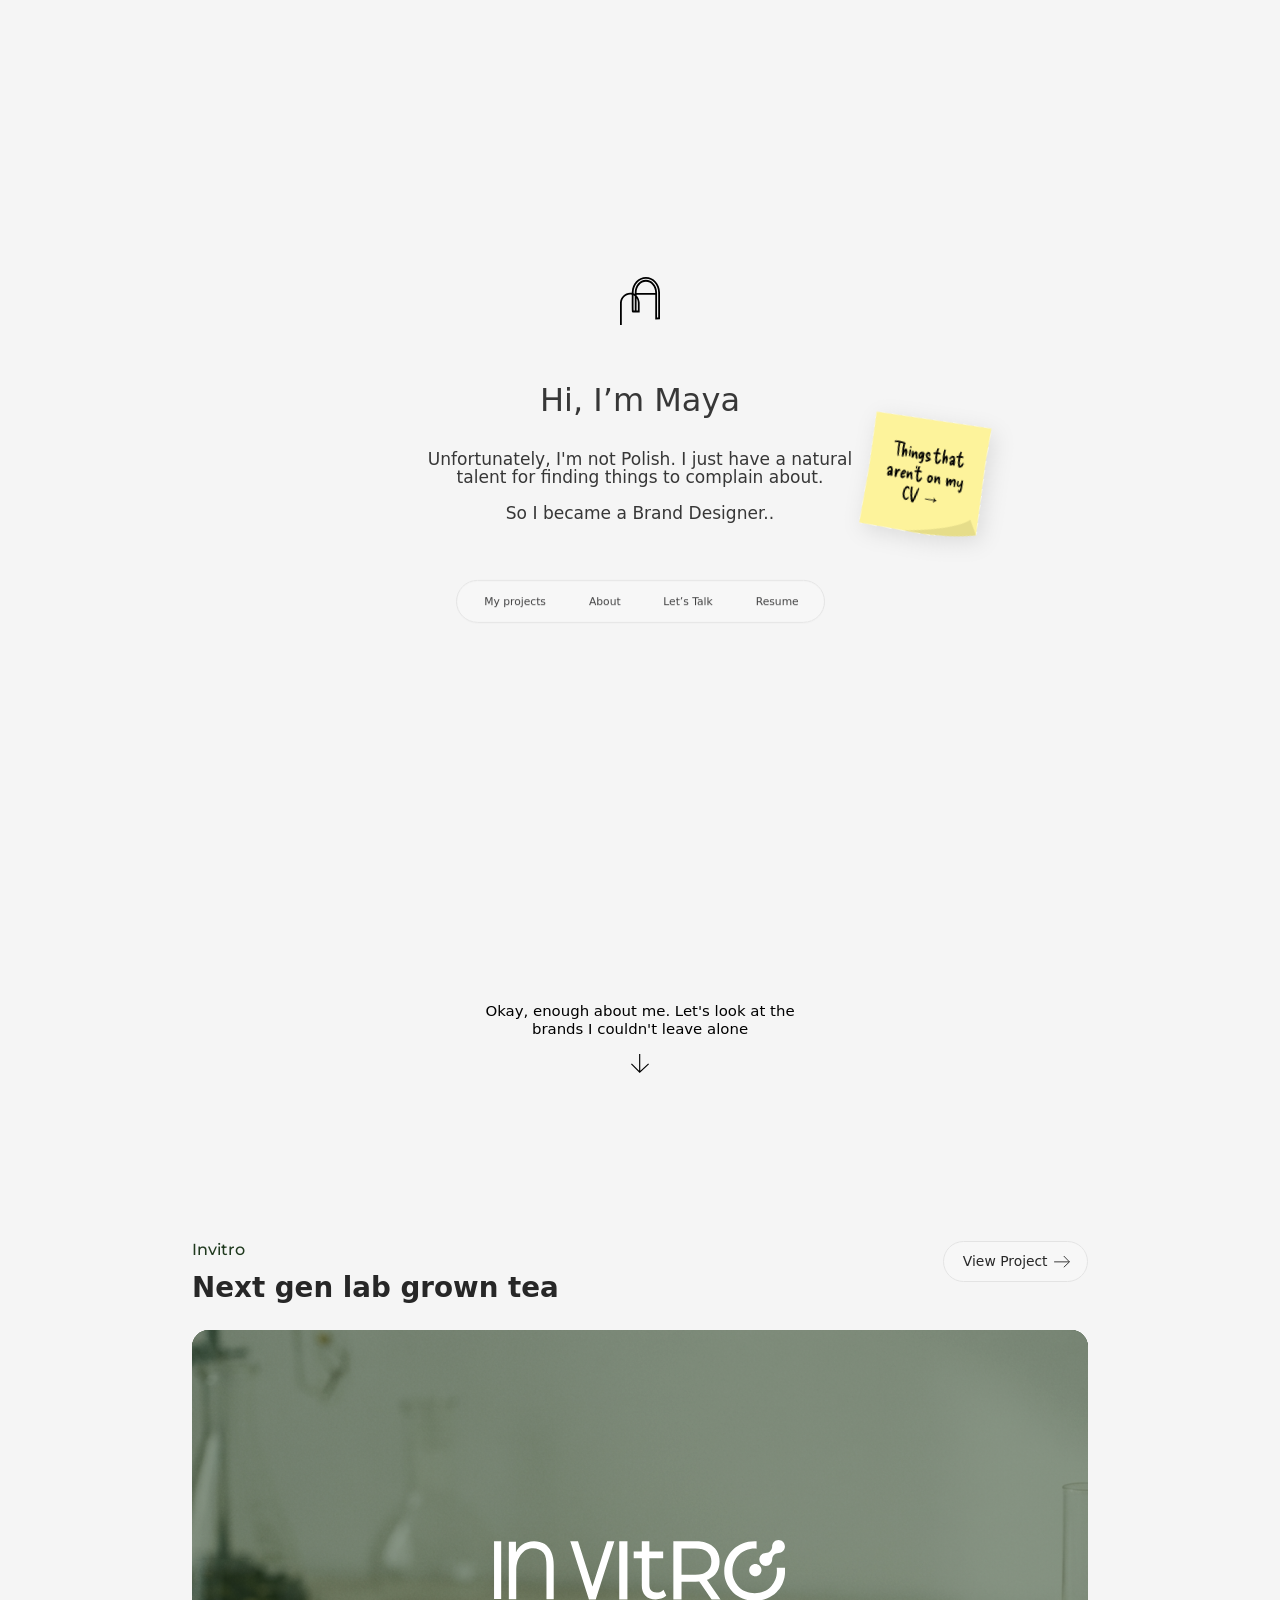
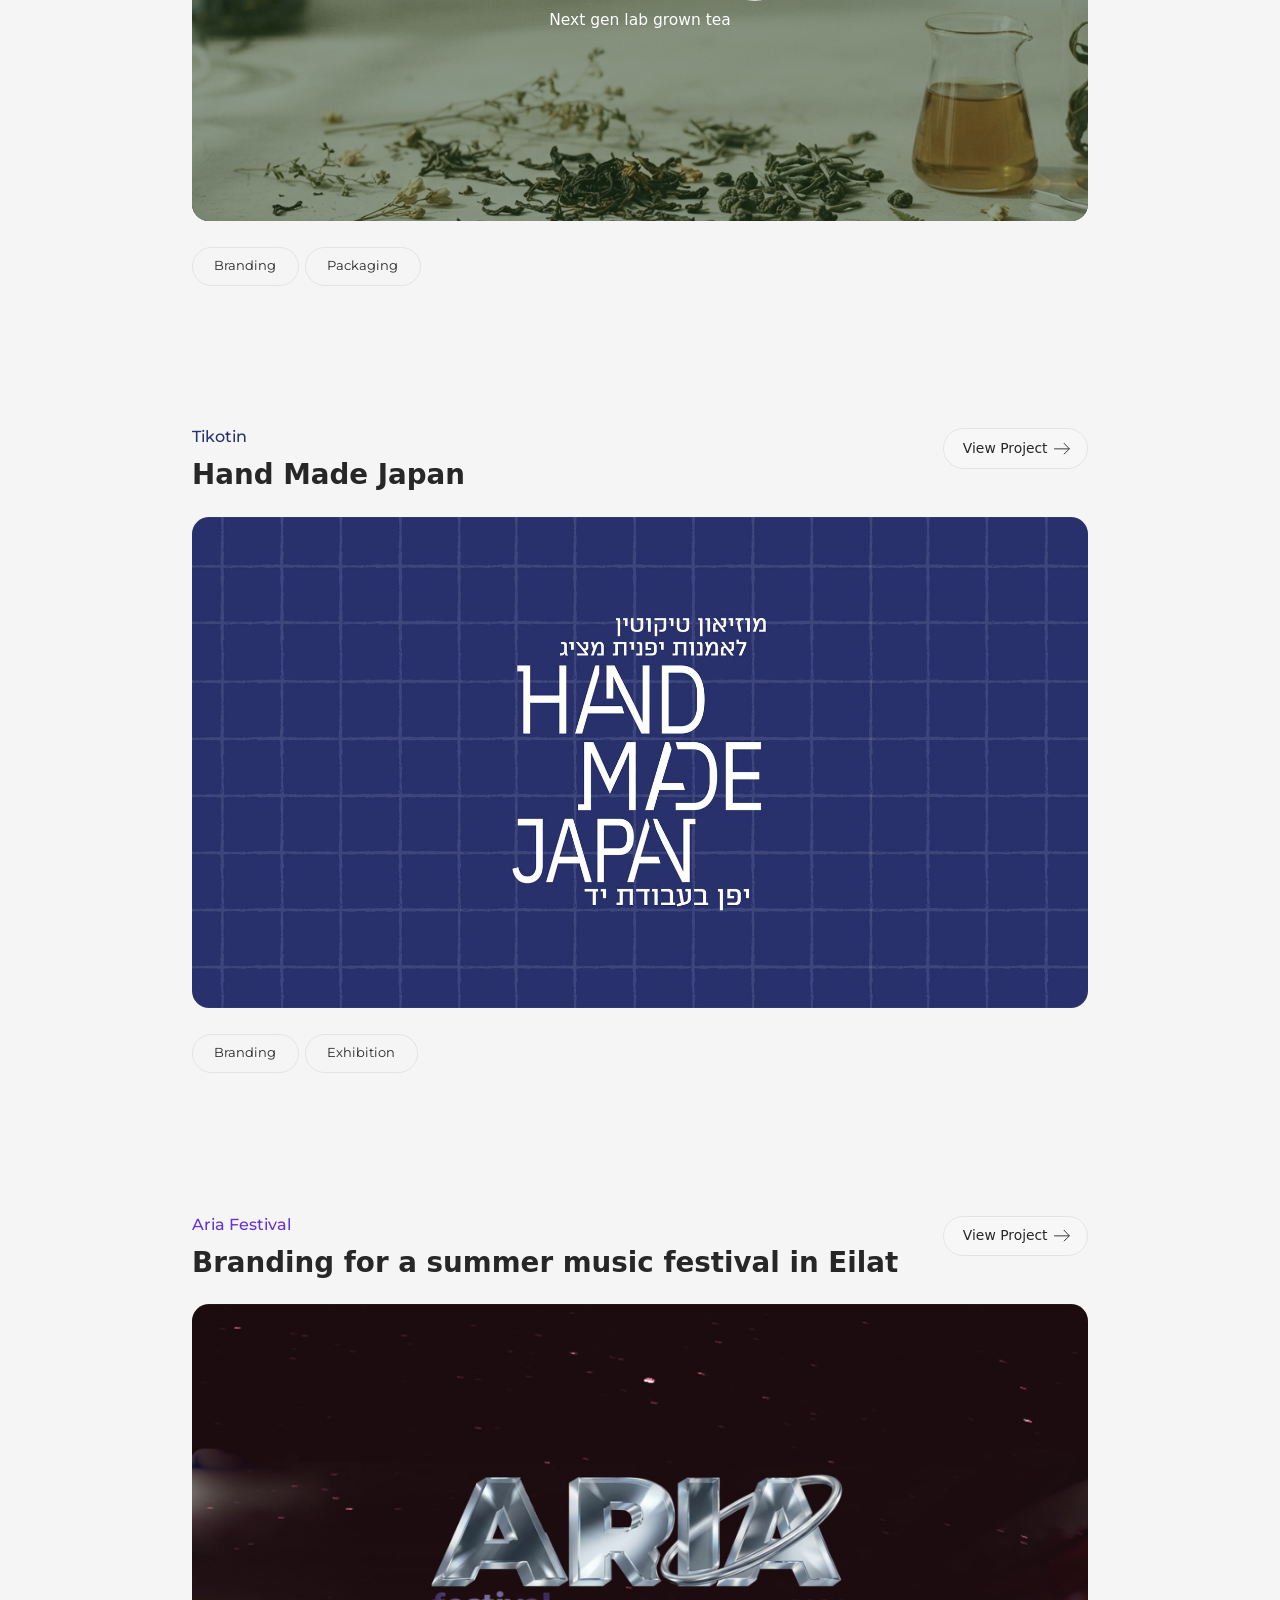
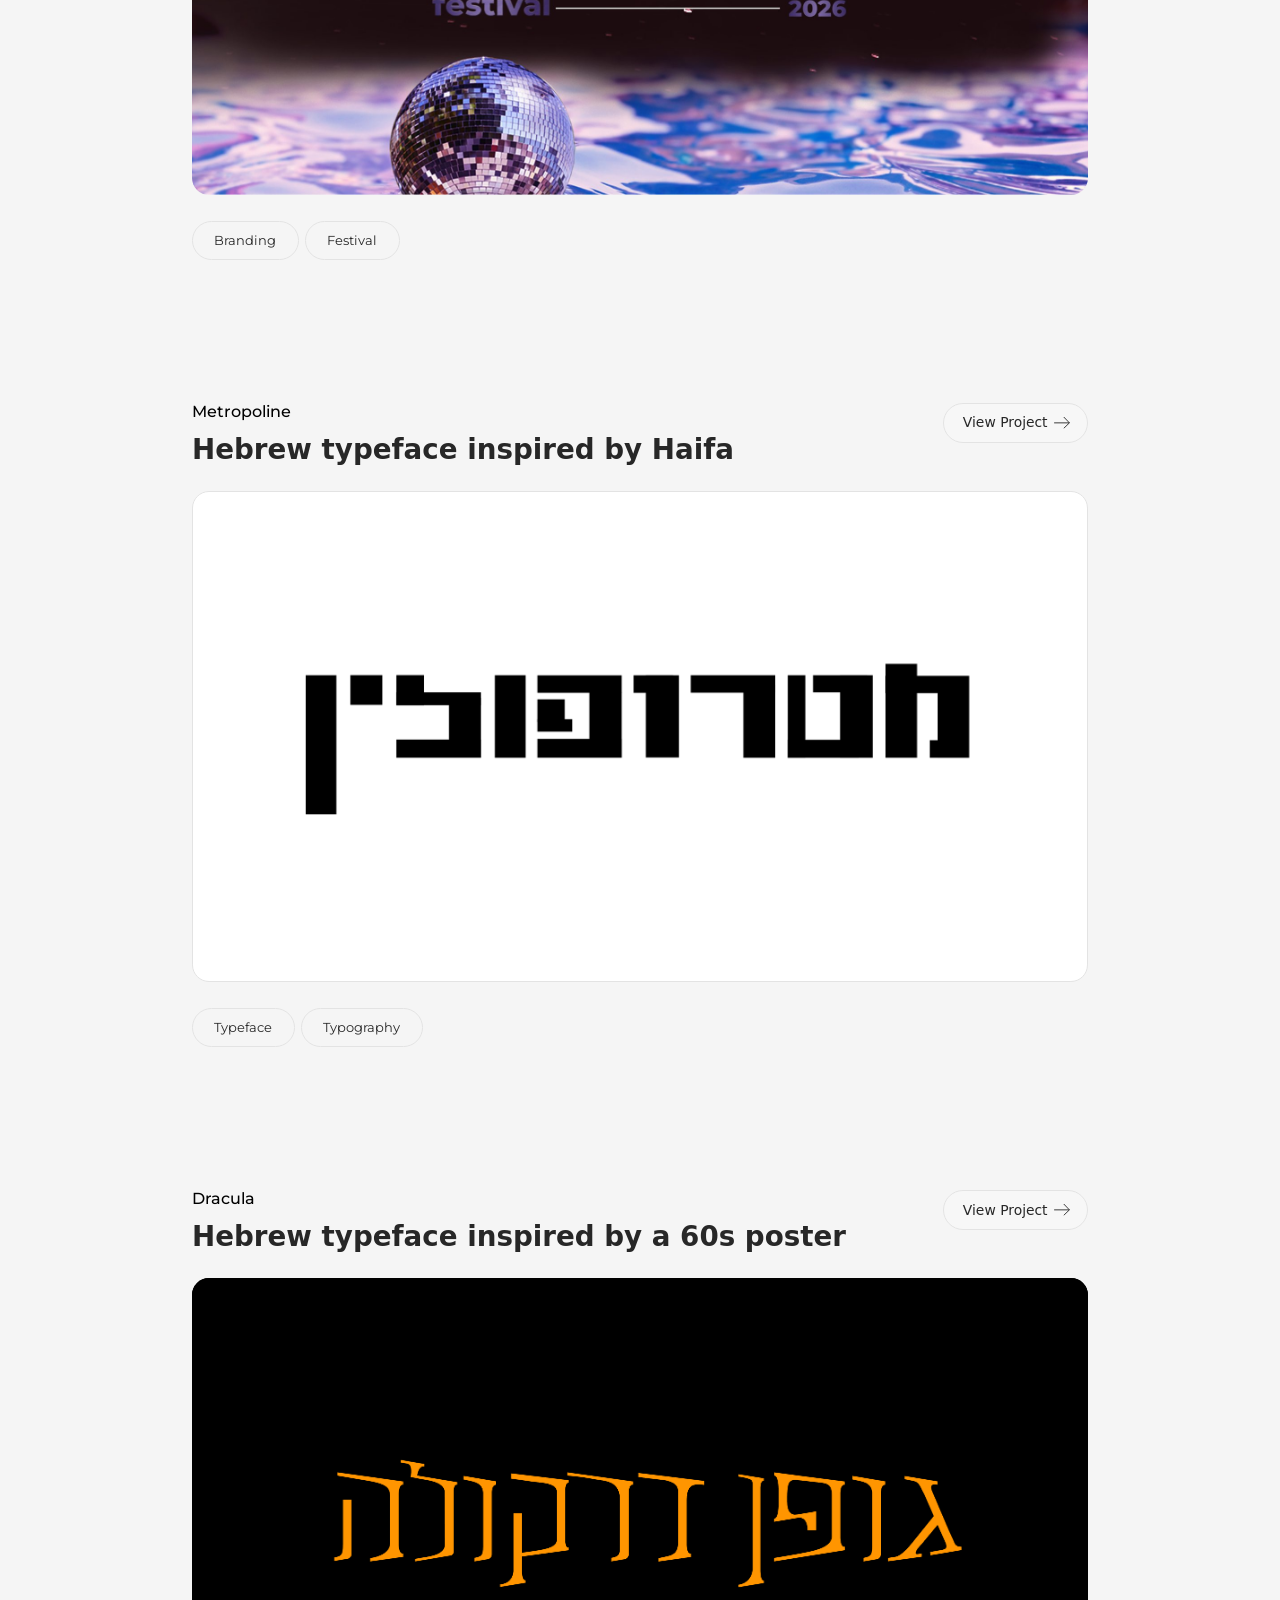
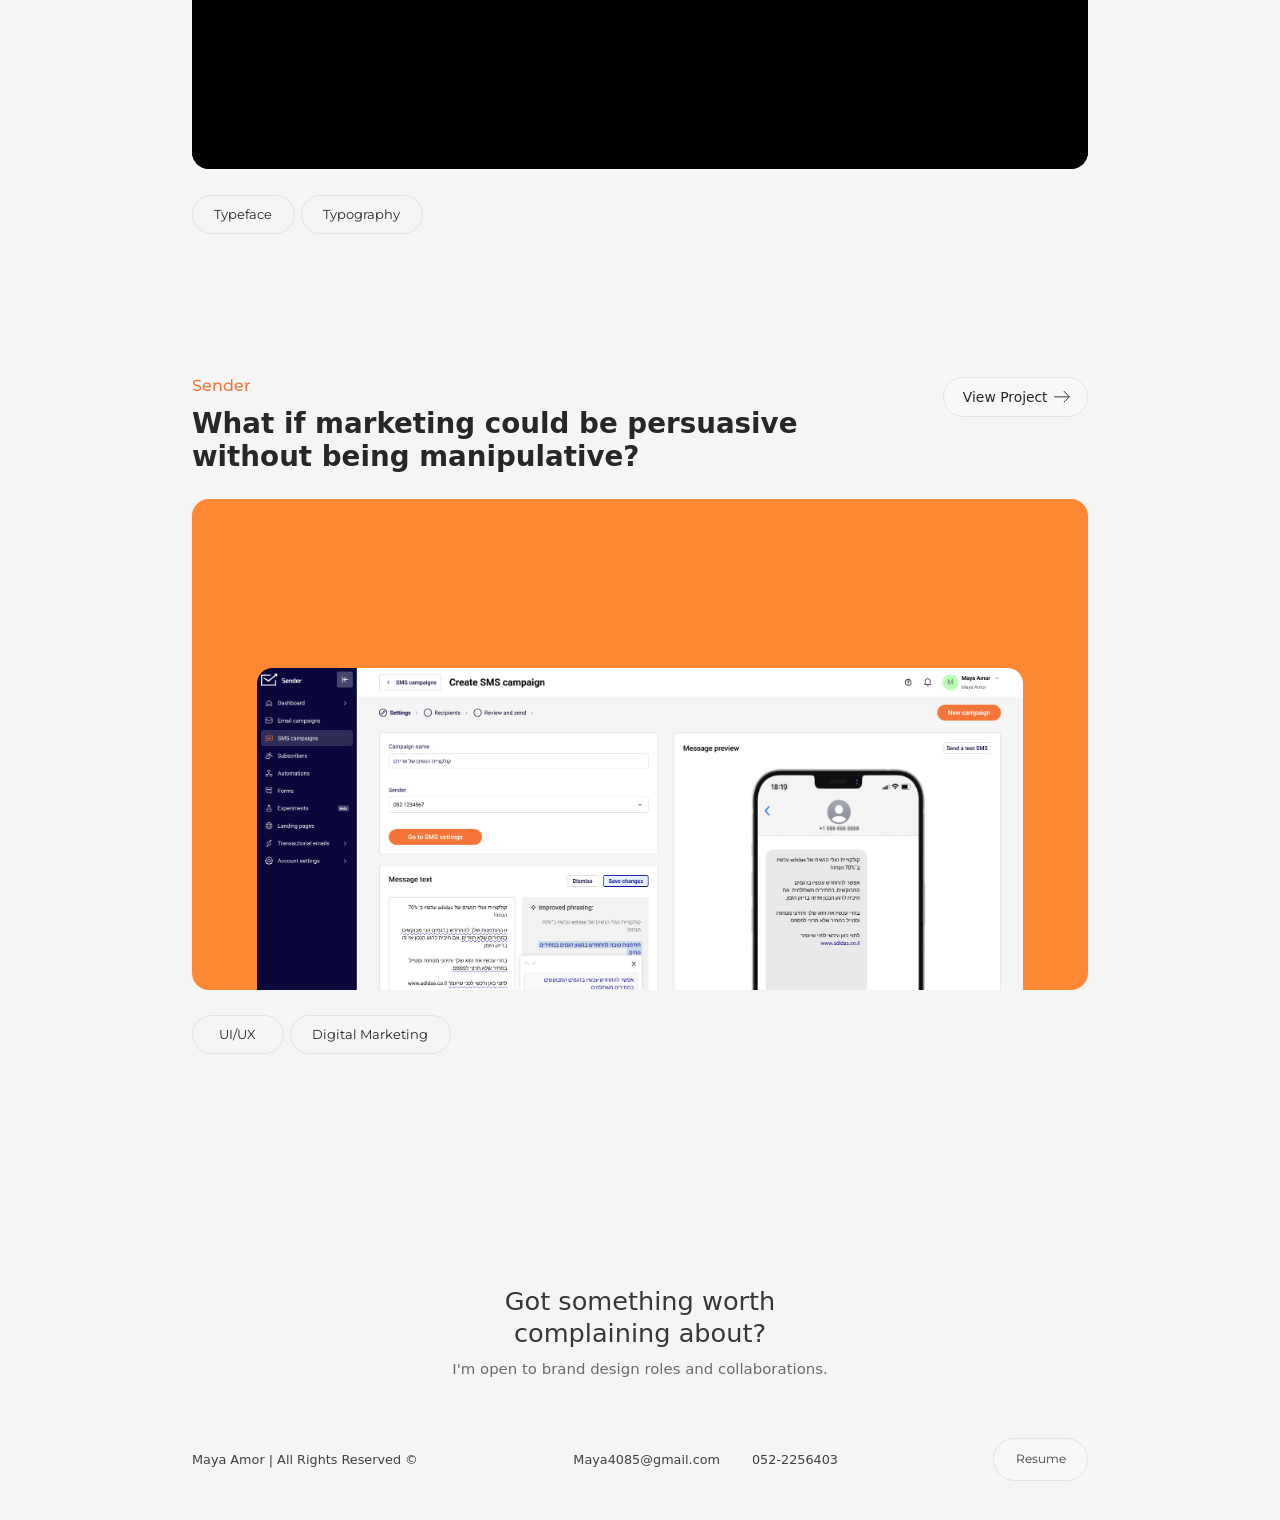
==== commit c5d31959: "Link-preview image for LinkedIn, WhatsApp etc. Co-Authored-By: Claude Opus 5.5 <noreply@anthropic.co" ====
--- a/index.html
+++ b/index.html
@@ -7,13 +7,15 @@
   <title>Maya Amor | Brand Designer</title>
   <meta name="description" content="Maya Amor, Brand Designer. Branding, visual identity and typography case studies.">
 
-  <!-- Link preview (LinkedIn, WhatsApp, etc.)
-       TODO: add og:image (1200 × 630) once the preview image is made -->
+  <!-- Link preview (LinkedIn, WhatsApp, etc.) -->
   <meta property="og:type" content="website">
   <meta property="og:site_name" content="Maya Amor">
   <meta property="og:title" content="Maya Amor | Brand Designer">
   <meta property="og:description" content="Maya Amor, Brand Designer. Branding, visual identity and typography case studies.">
   <meta property="og:url" content="https://maya-amor.github.io/branding/">
+  <meta property="og:image" content="https://maya-amor.github.io/branding/assets/social-preview.png">
+  <meta property="og:image:width" content="1200">
+  <meta property="og:image:height" content="630">
   <meta name="twitter:card" content="summary_large_image">
   <link rel="canonical" href="https://maya-amor.github.io/branding/">
   <link rel="icon" type="image/svg+xml" href="assets/icons/logo.svg">
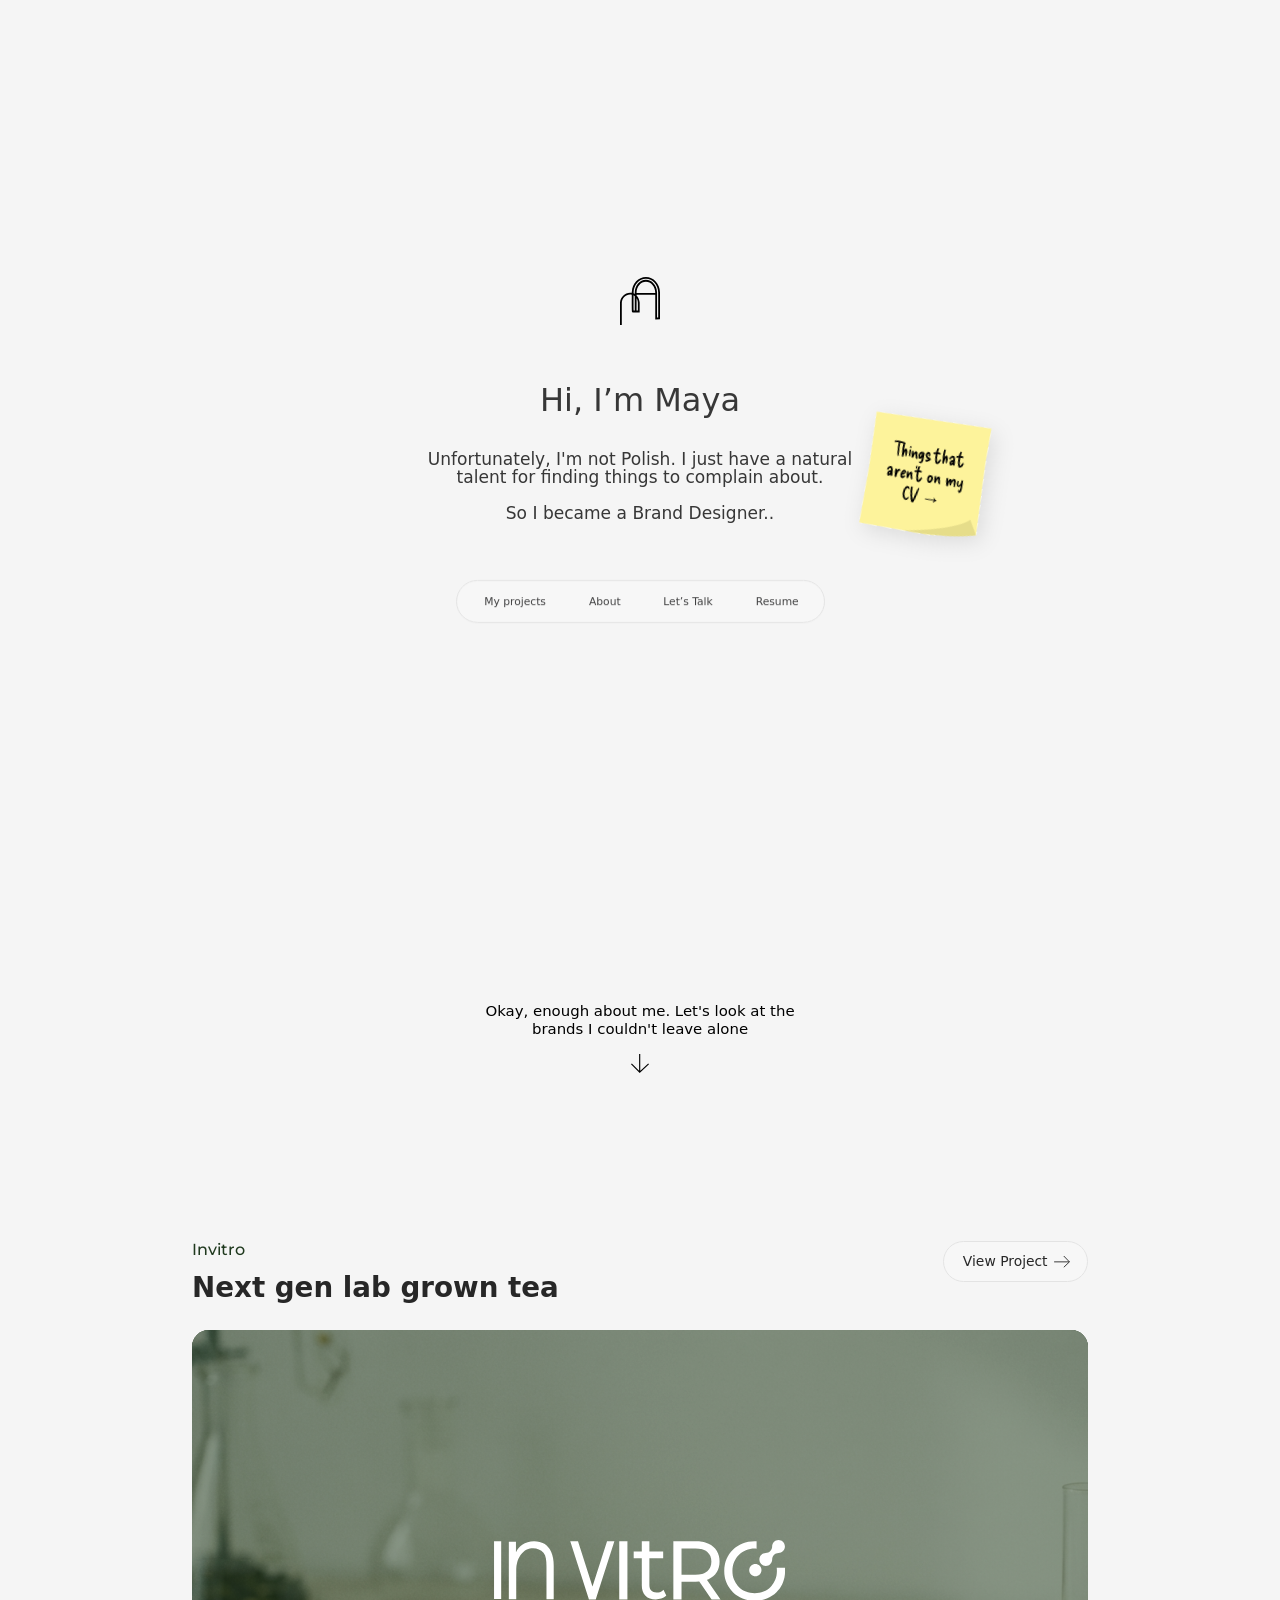
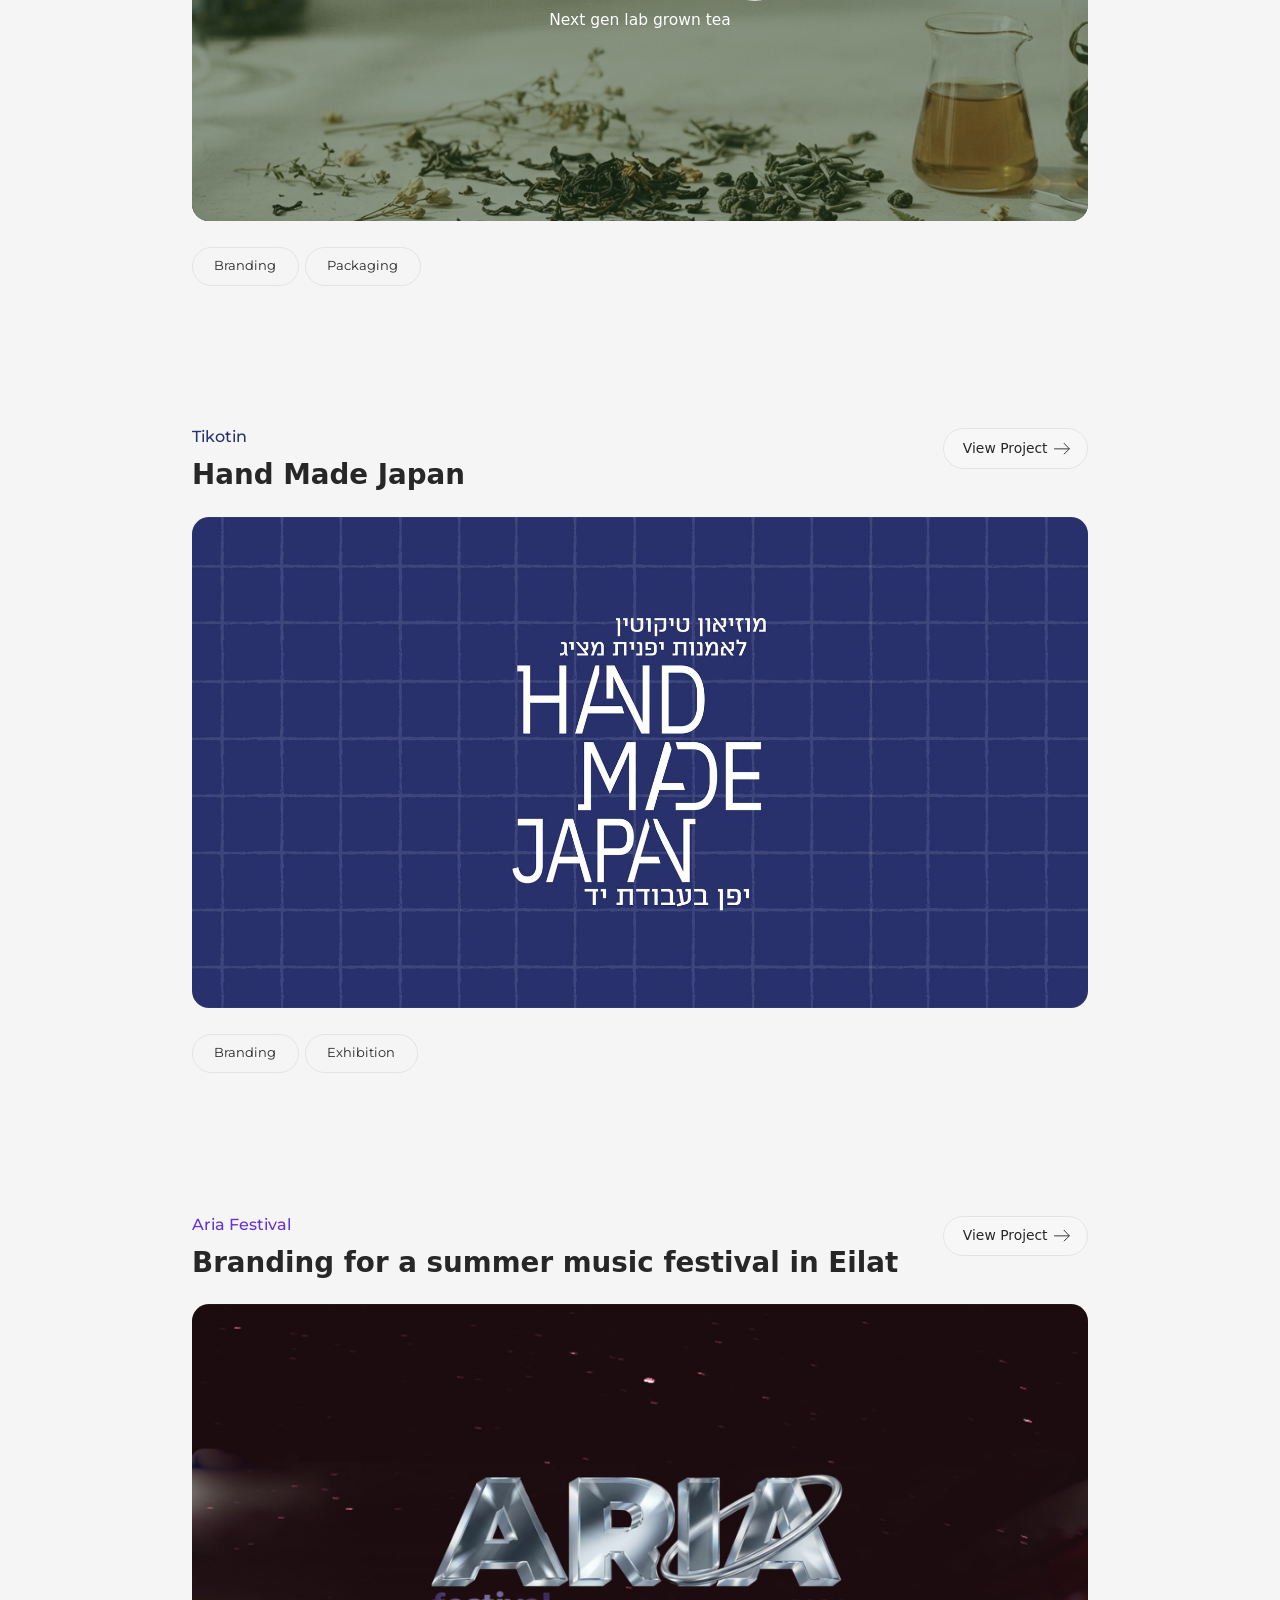
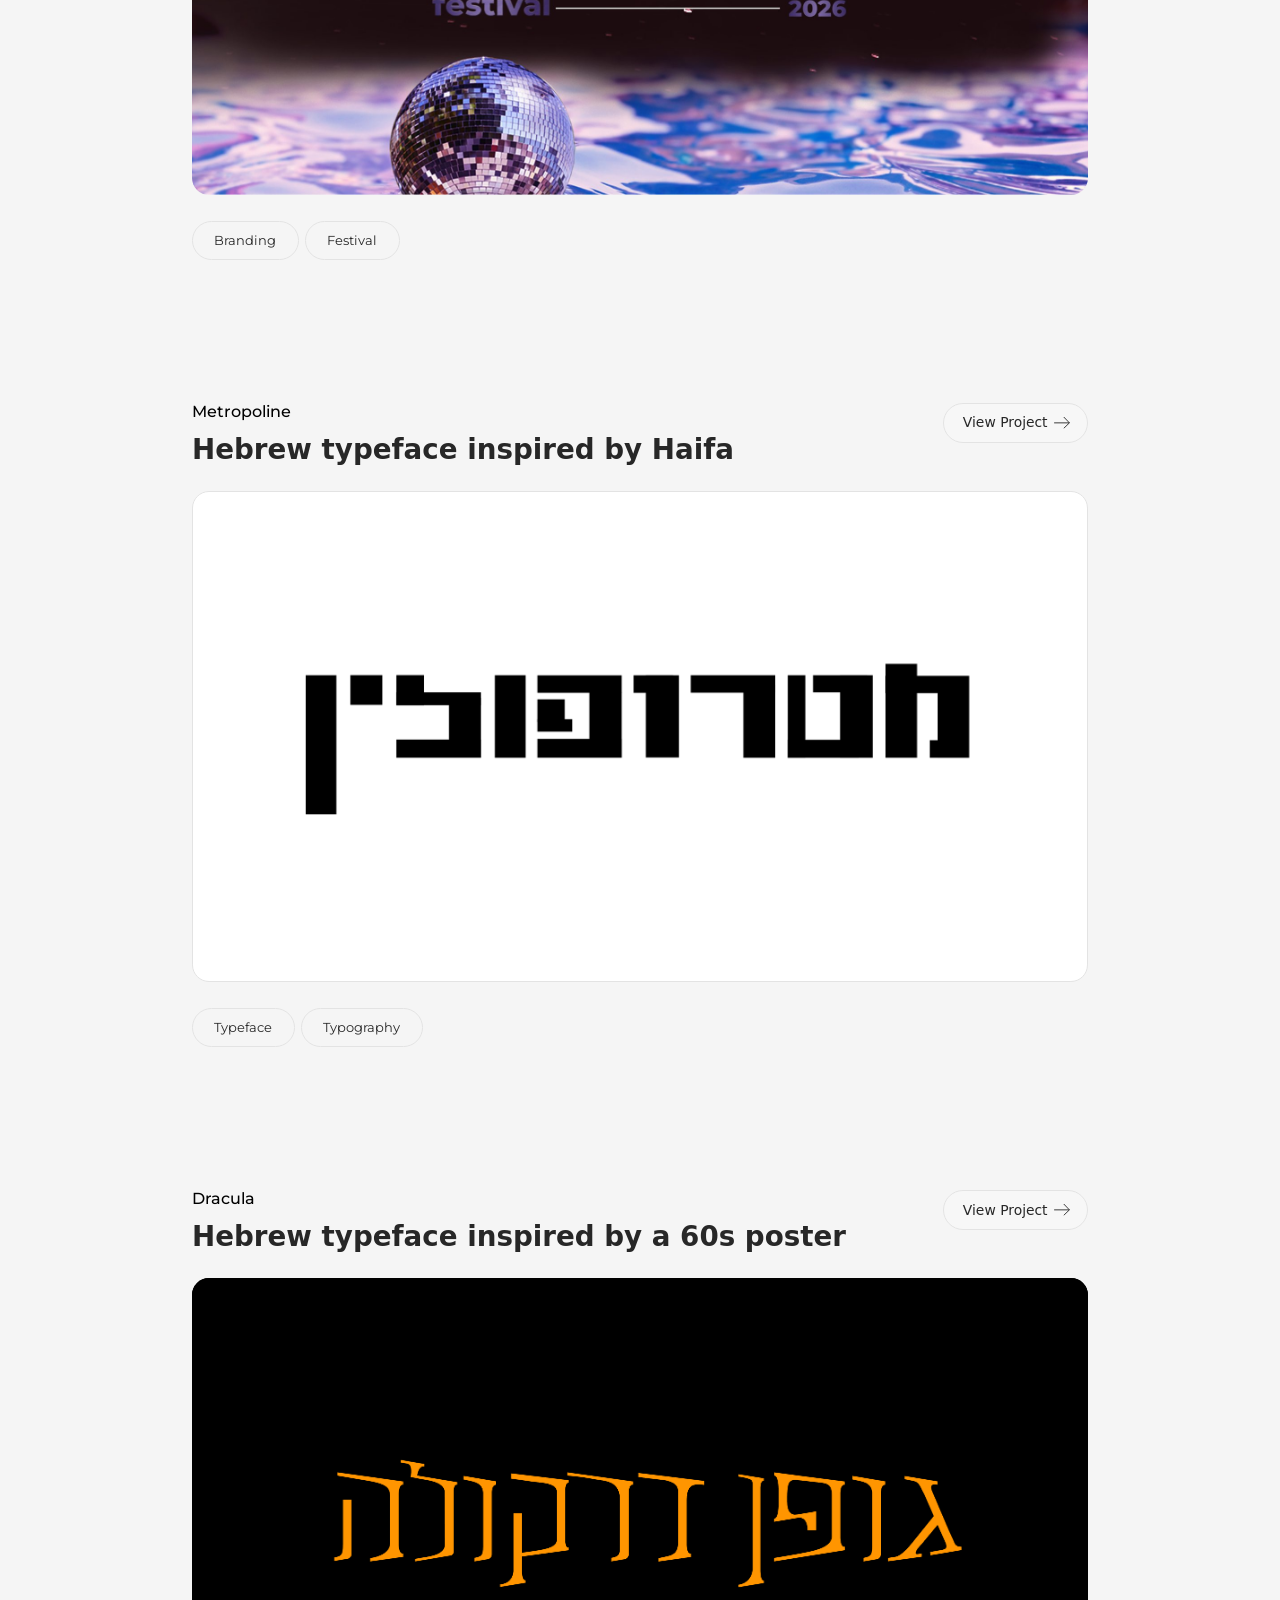
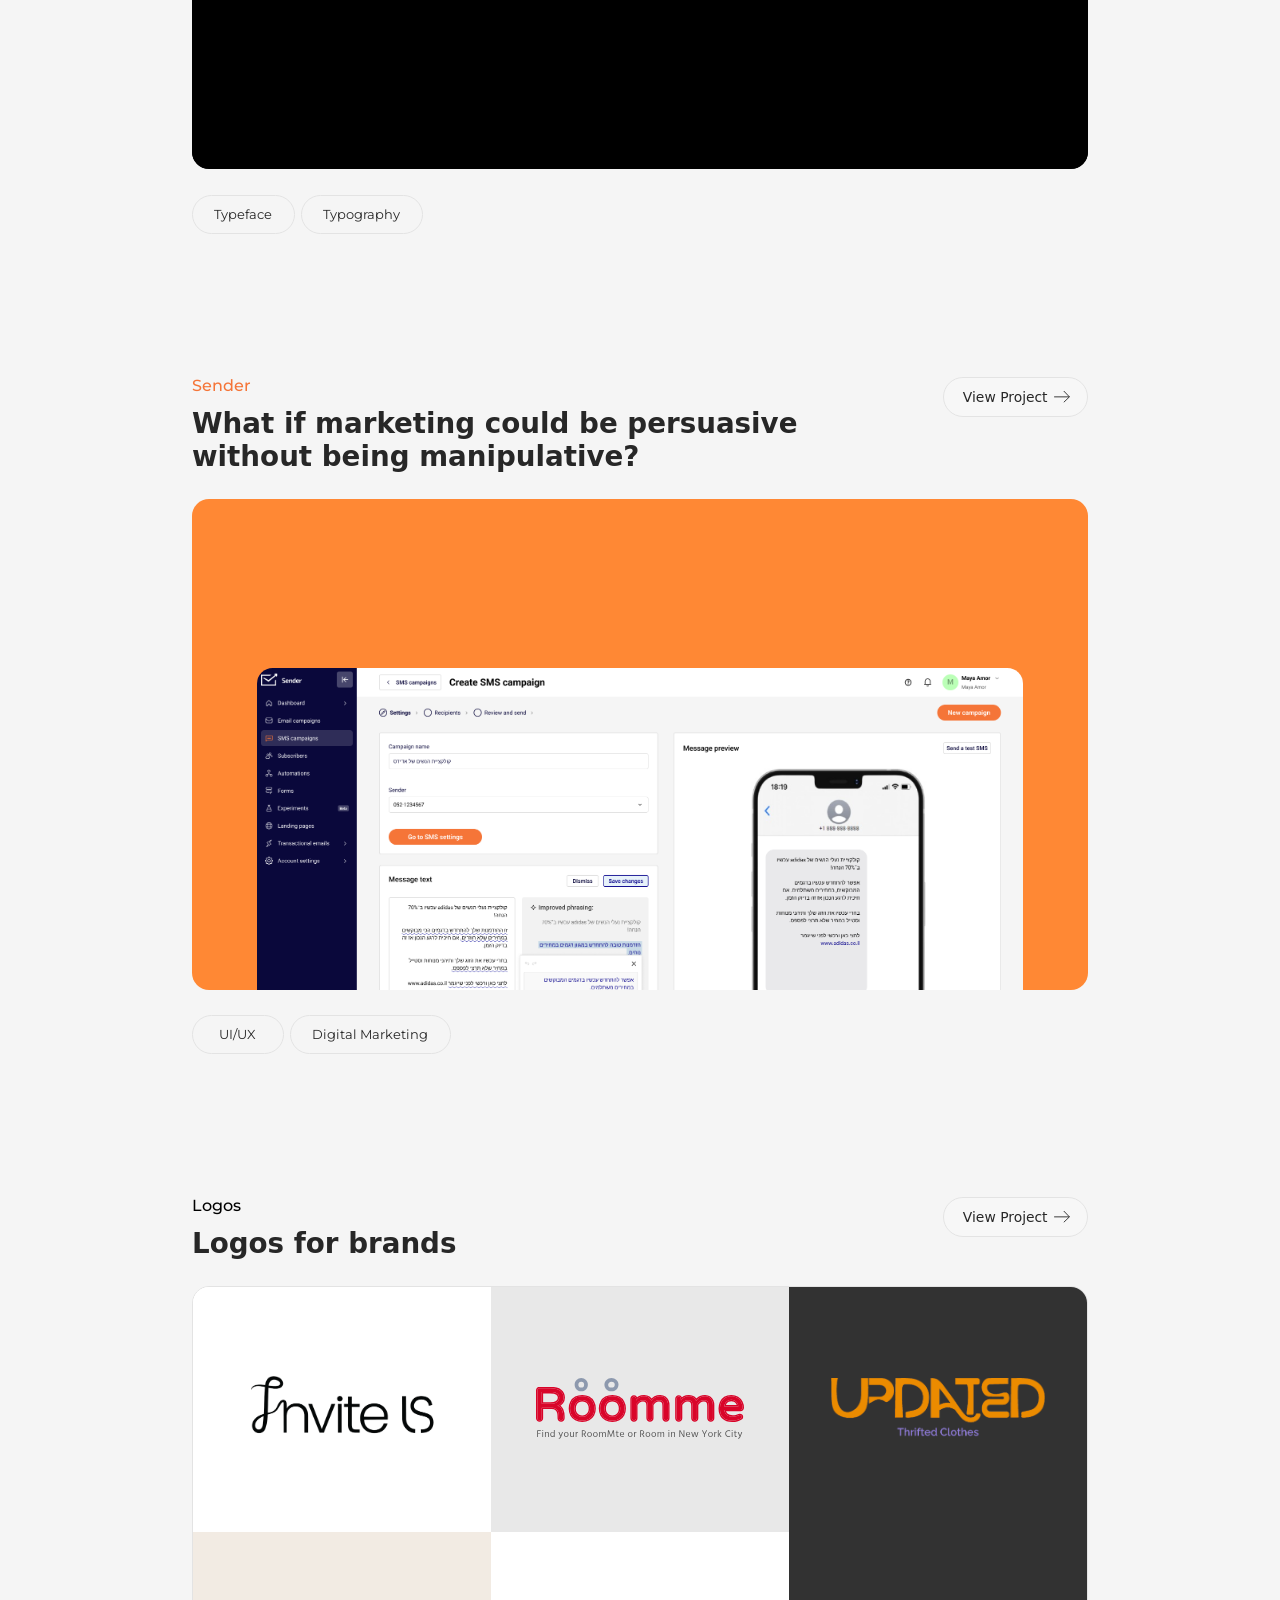
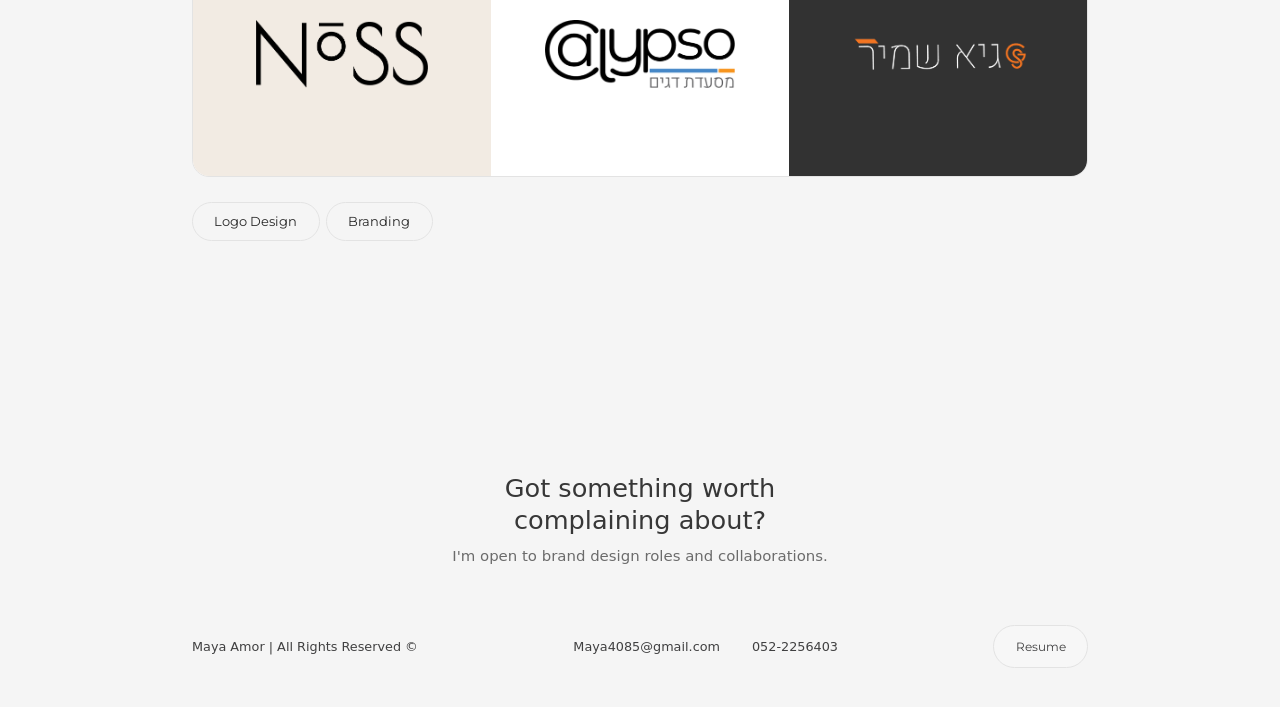
==== commit dbd6b504: "Logos: a page showing six brand logos, and its card on Home Co-Authored-By: Claude Opus 5.5 <noreply" ====
--- a/index.html
+++ b/index.html
@@ -248,6 +248,36 @@
         </ul>
       </article>
 
+      <article class="project" style="--card:#fff; --label:#000">
+        <div class="project__header">
+          <div class="project__heading">
+            <p class="project__label">Logos</p>
+            <h2 class="project__title">Logos for brands</h2>
+          </div>
+          <a class="btn-pill" href="logos.html">
+            View Project
+            <img class="btn-pill__arrow" src="assets/icons/arrow-right.svg" alt="" width="13" height="18">
+          </a>
+        </div>
+
+        <!-- Cover: the six logos as small tiles, each on its band color -->
+        <a class="project__card project__card--outlined" href="logos.html" aria-label="View the Logos project">
+          <span class="project__cover logo-grid">
+            <span style="--bg:#fff"><img src="assets/Logos/Invite%20us.png" alt="" width="1128" height="551" style="--w:72%"></span>
+            <span style="--bg:#e8e8e8"><img src="assets/Logos/Roomme.svg" alt="" width="446" height="132" style="--w:70%"></span>
+            <span style="--bg:#323232"><img src="assets/Logos/updated.png" alt="" width="962" height="278" style="--w:72%"></span>
+            <span style="--bg:#f2ebe3"><img src="assets/Logos/noss.png" alt="" width="762" height="298" style="--w:58%"></span>
+            <span style="--bg:#fff"><img src="assets/Logos/calypso.png" alt="" width="820" height="294" style="--w:64%"></span>
+            <span style="--bg:#323232"><img src="assets/Logos/Guy%20shamir.png" alt="" width="939" height="330" style="--w:70%"></span>
+          </span>
+        </a>
+
+        <ul class="tags" aria-label="Tags">
+          <li class="tag">Logo Design</li>
+          <li class="tag">Branding</li>
+        </ul>
+      </article>
+
     </section>
   </main>
 
--- a/css/styles.css
+++ b/css/styles.css
@@ -3179,6 +3179,59 @@
   .brand-duo img { height: auto; }
 }
 
+/* =========================================================
+   Logos (logos.html): one full-width band per logo
+   ========================================================= */
+.logo-bands {
+  margin: 2.375rem 0 0;           /* Figma: 38px under the subtitle */
+  padding: 0;
+  list-style: none;
+}
+
+/* Figma: 1200 × 400 bands, logo centered at its own width (--w) */
+.logo-band {
+  display: grid;
+  place-items: center;
+  aspect-ratio: 3 / 1;
+  background: var(--bg);
+}
+
+.logo-band img {
+  width: var(--w);
+  height: auto;
+}
+
+/* Home card cover: the six logos as tiles, 3 × 2 */
+.logo-grid {
+  display: grid;
+  grid-template-columns: repeat(3, 1fr);
+  grid-template-rows: repeat(2, 1fr);
+}
+
+.logo-grid span {
+  display: grid;
+  place-items: center;
+  background: var(--bg);
+}
+
+.logo-grid img {
+  width: var(--w);
+  height: auto;
+}
+
+/* Phones: logos a bit larger so they stay readable */
+@media (max-width: 640px) {
+  .logo-bands { margin-top: 2rem; }
+
+  /* A fixed height (not 3:1, which would be too short on a phone) */
+  .logo-band {
+    aspect-ratio: auto;
+    height: 13rem;
+  }
+
+  .logo-band img { width: min(calc(var(--w) * 1.6), 78%); }
+}
+
 /* ----- Square social post mockup, centered (Figma: 713px) ----- */
 .brand-post {
   width: 71%;                     /* 713 / 1004 */
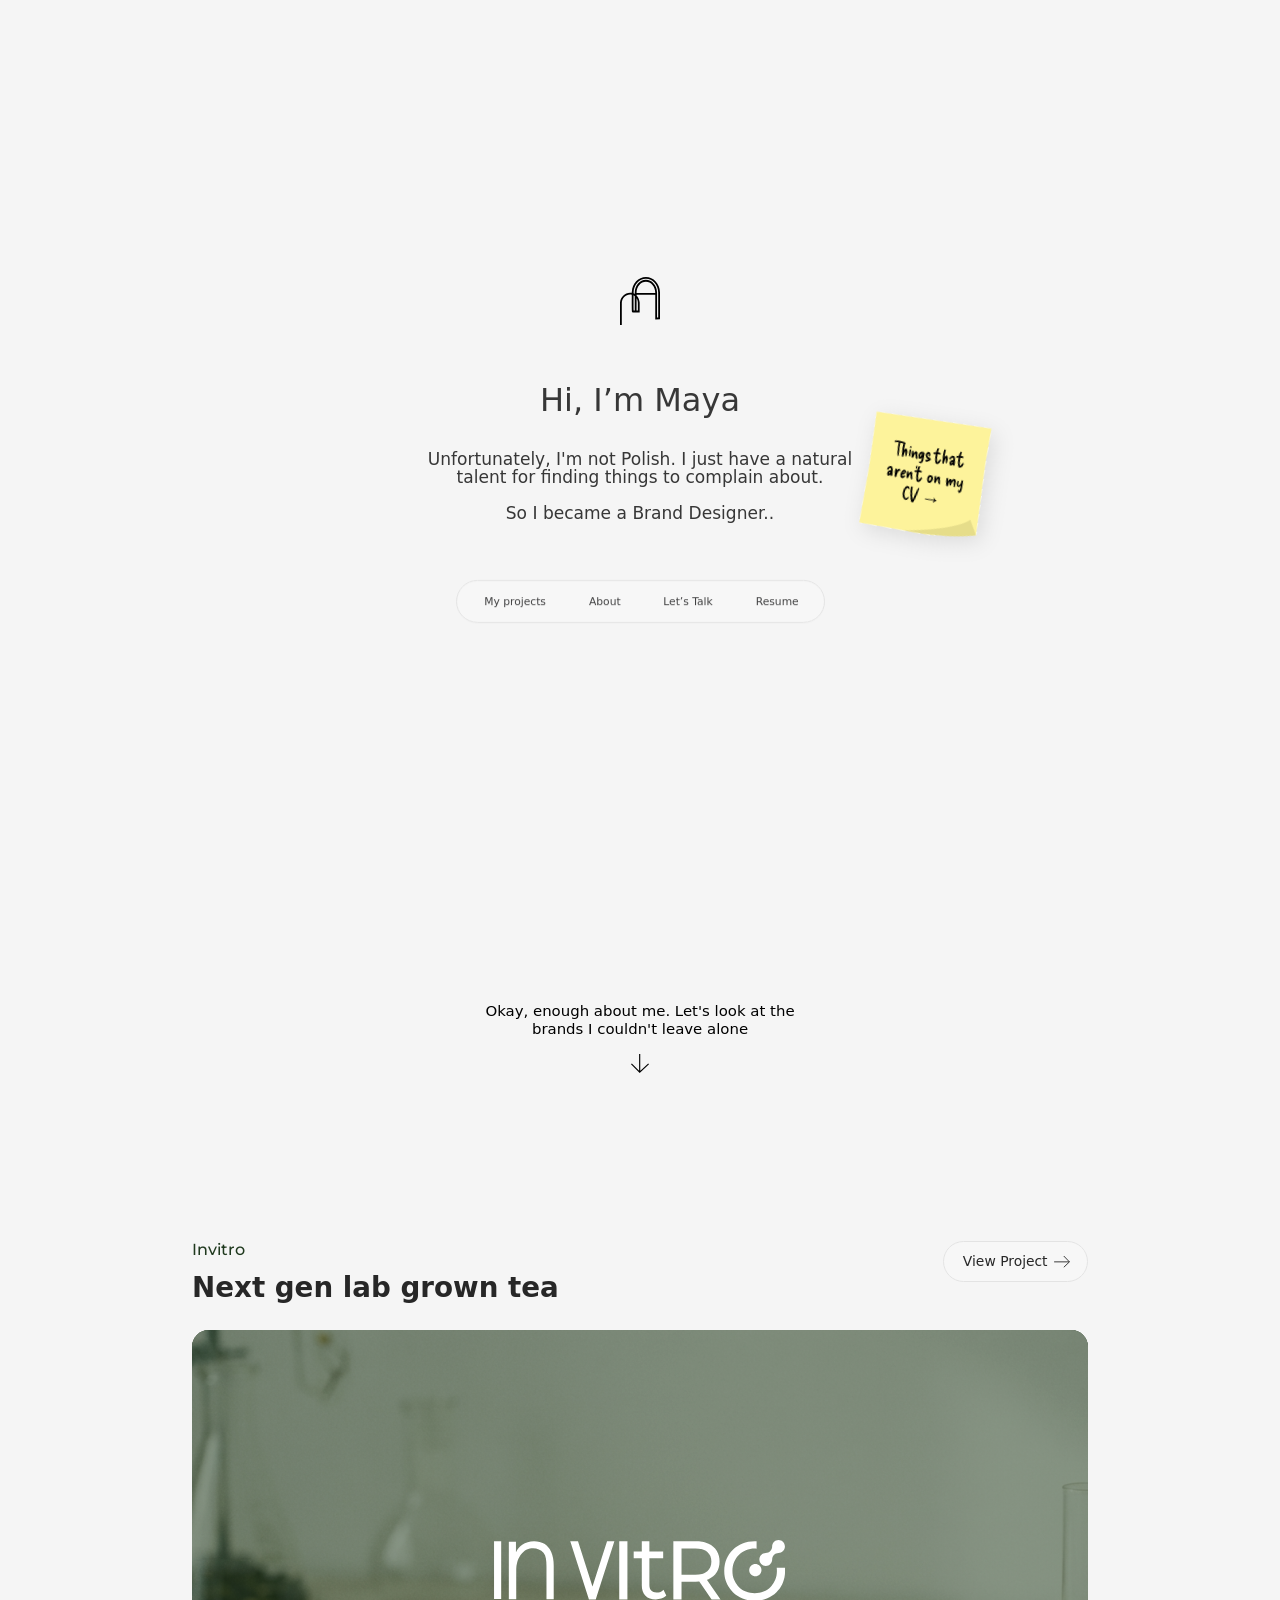
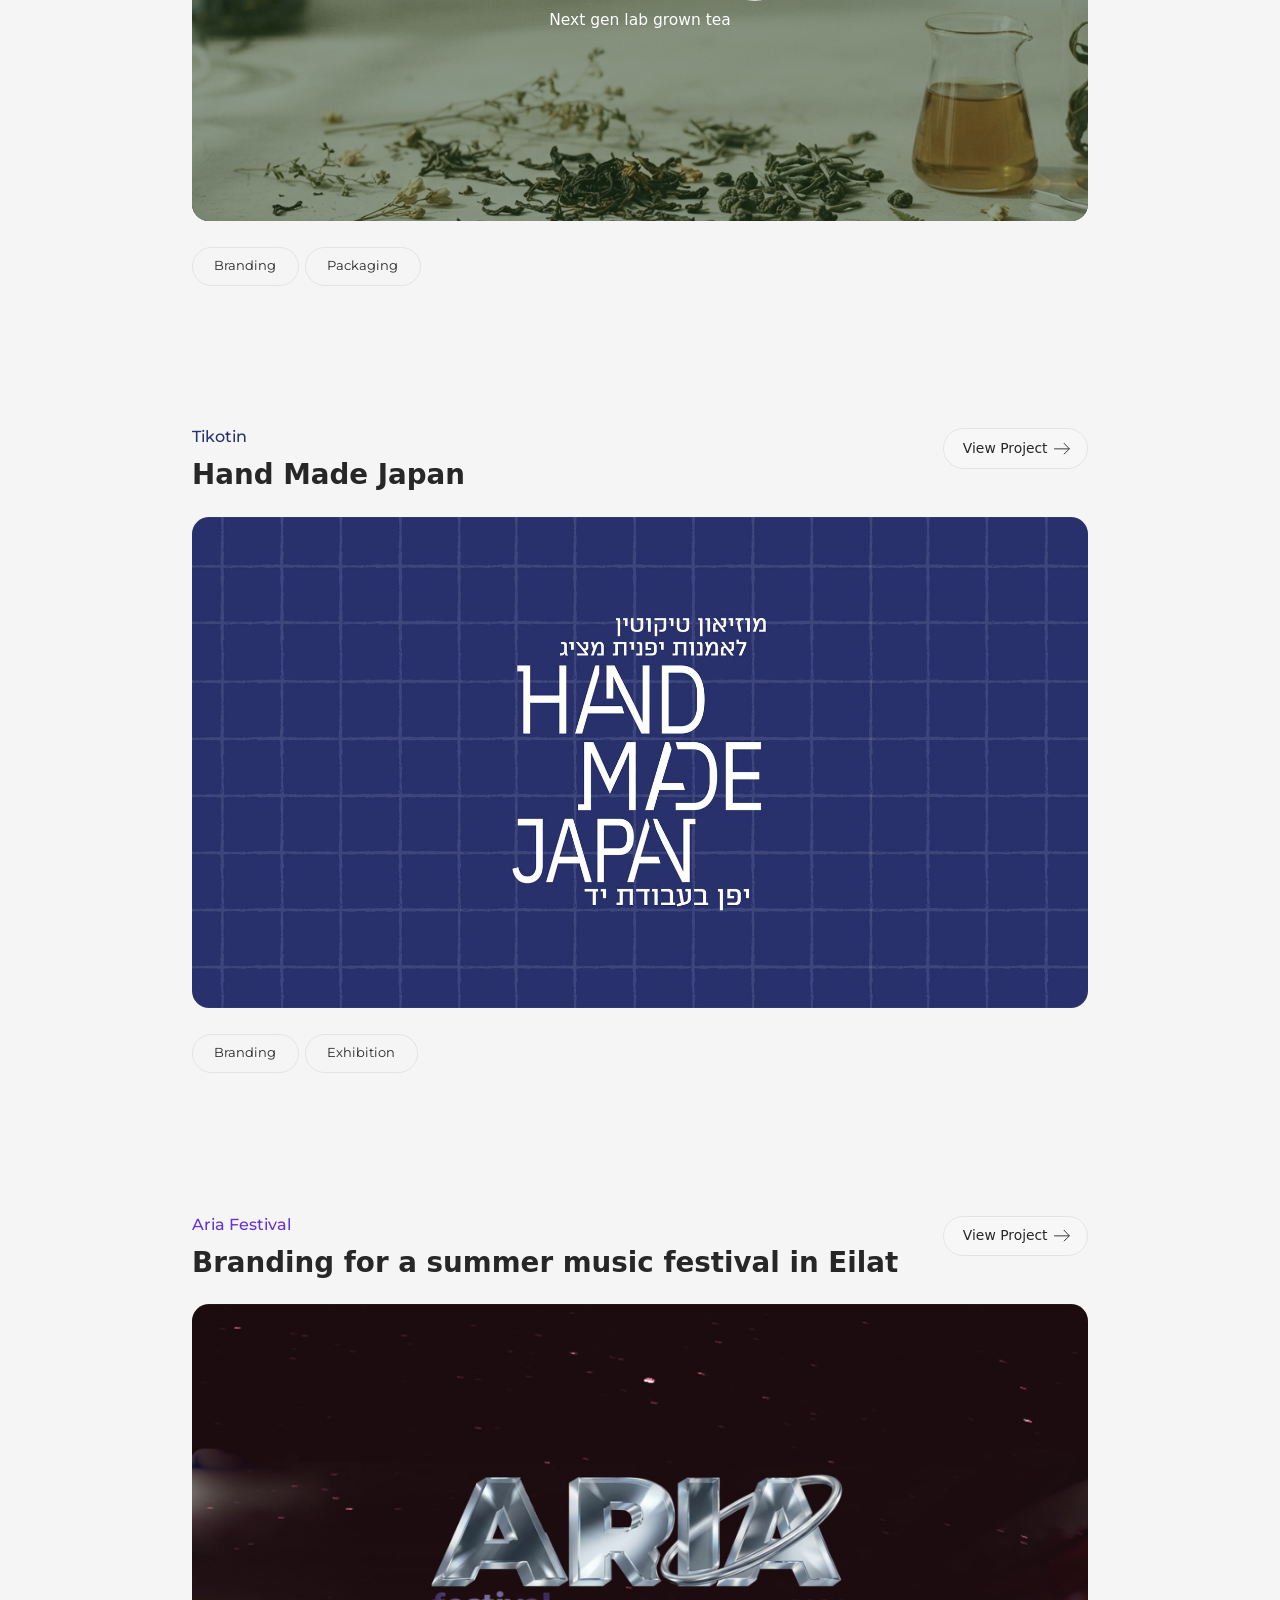
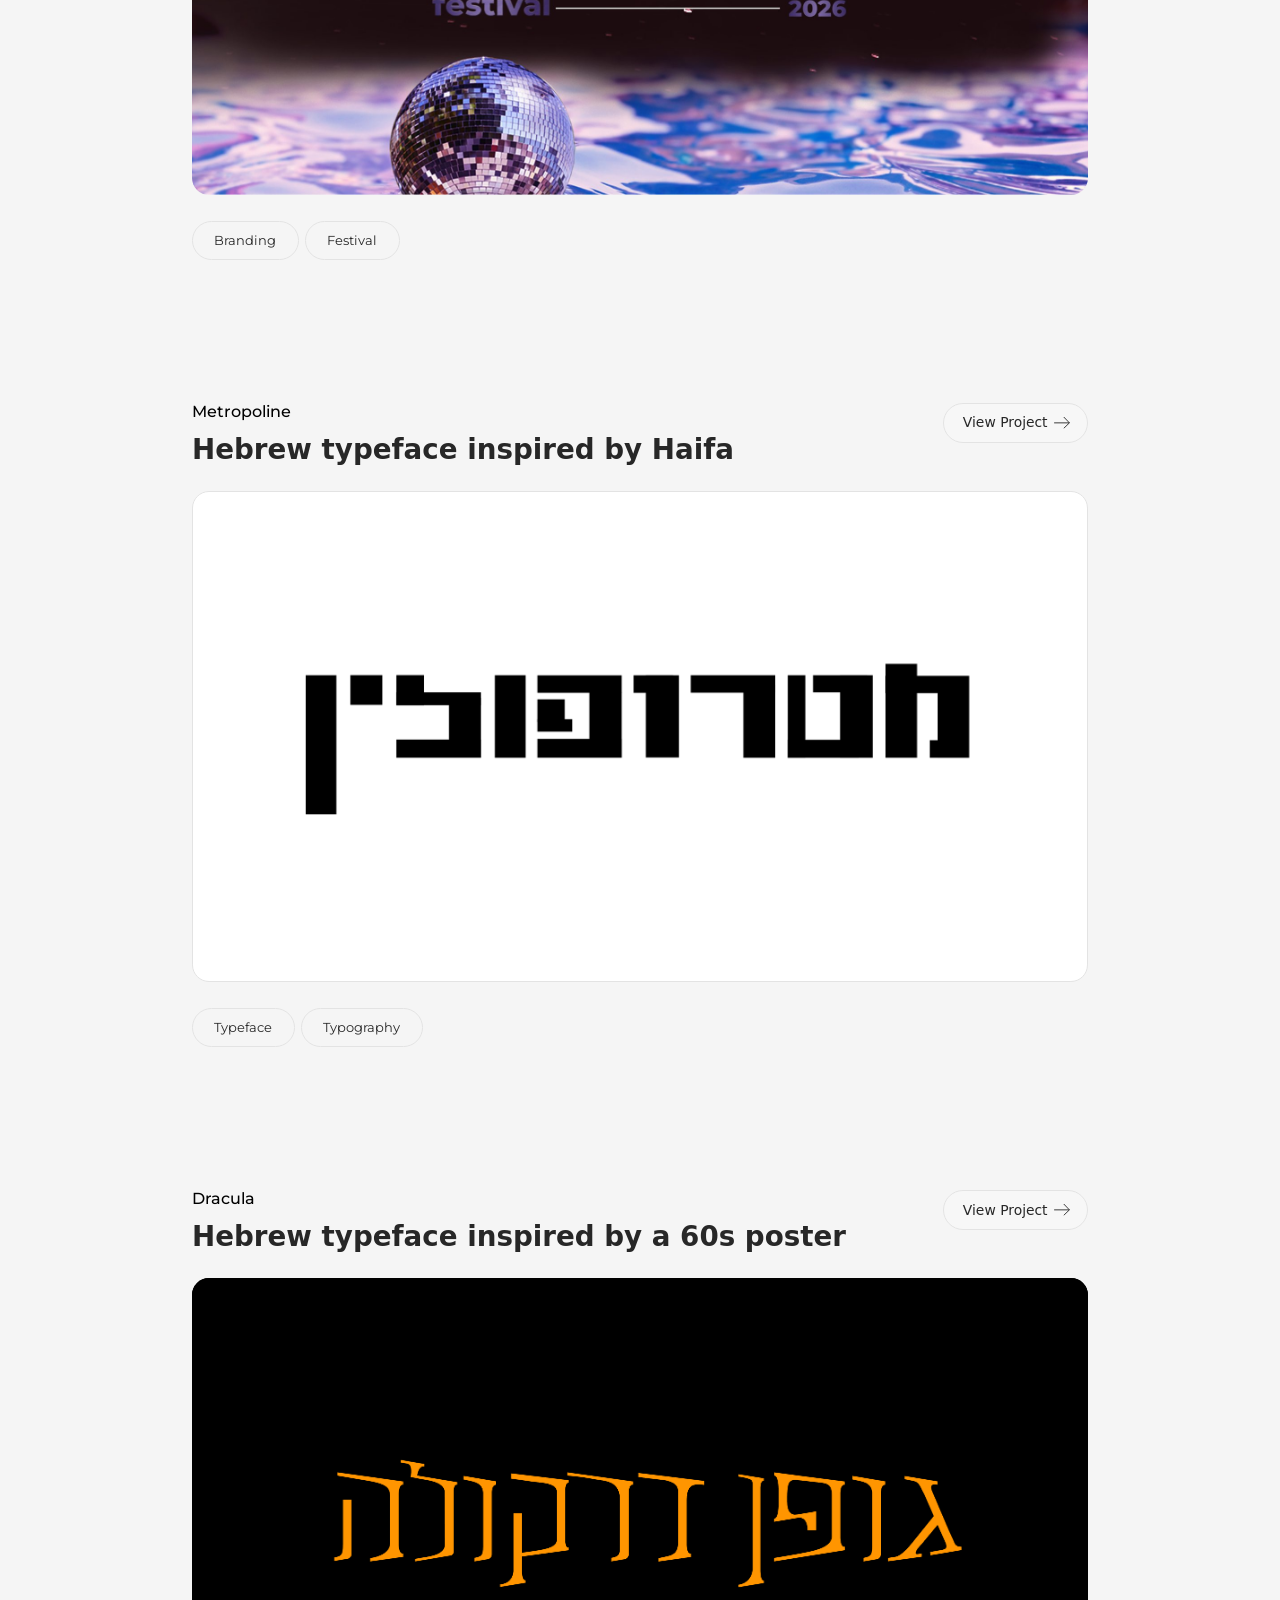
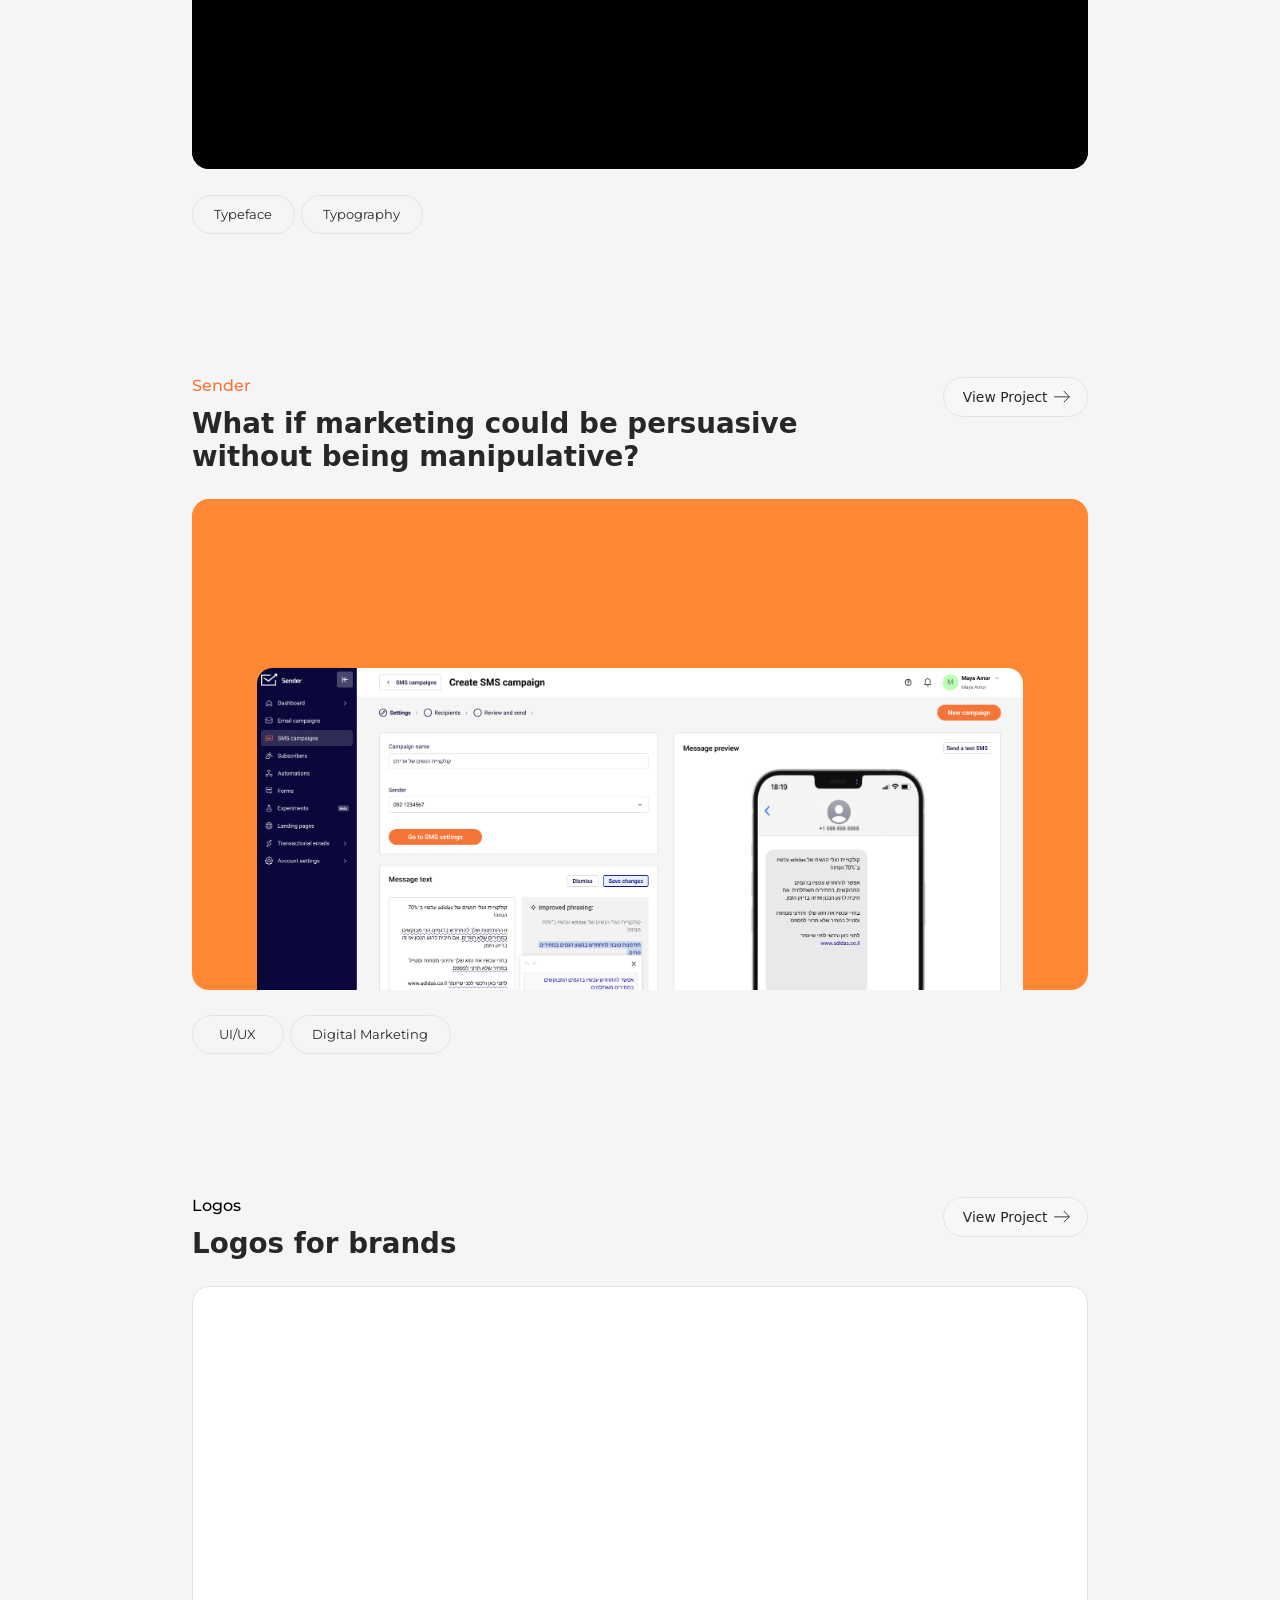
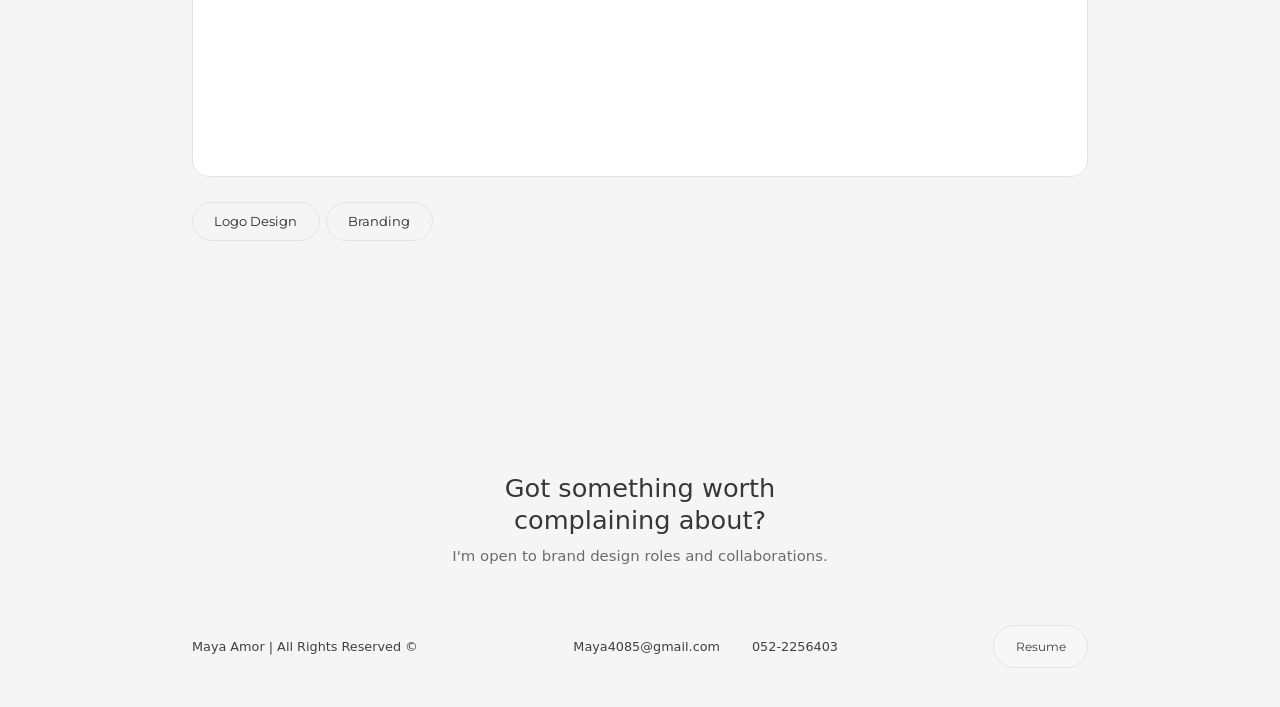
==== commit 0c70d7d0: "Logos card: one logo at a time, crossfading, instead of the grid Co-Authored-By: Claude Opus 5.5 <no" ====
--- a/index.html
+++ b/index.html
@@ -260,15 +260,16 @@
           </a>
         </div>
 
-        <!-- Cover: the six logos as small tiles, each on its band color -->
+        <!-- Cover: one logo at a time on its band color, crossfading to the next
+             (--i: its turn in the cycle, --w: logo width; see "Logo slideshow" in css/styles.css) -->
         <a class="project__card project__card--outlined" href="logos.html" aria-label="View the Logos project">
-          <span class="project__cover logo-grid">
-            <span style="--bg:#fff"><img src="assets/Logos/Invite%20us.png" alt="" width="1128" height="551" style="--w:72%"></span>
-            <span style="--bg:#e8e8e8"><img src="assets/Logos/Roomme.svg" alt="" width="446" height="132" style="--w:70%"></span>
-            <span style="--bg:#323232"><img src="assets/Logos/updated.png" alt="" width="962" height="278" style="--w:72%"></span>
-            <span style="--bg:#f2ebe3"><img src="assets/Logos/noss.png" alt="" width="762" height="298" style="--w:58%"></span>
-            <span style="--bg:#fff"><img src="assets/Logos/calypso.png" alt="" width="820" height="294" style="--w:64%"></span>
-            <span style="--bg:#323232"><img src="assets/Logos/Guy%20shamir.png" alt="" width="939" height="330" style="--w:70%"></span>
+          <span class="project__cover logo-show">
+            <span style="--i:0; --bg:#fff"><img src="assets/Logos/Invite%20us.png" alt="" width="1128" height="551" style="--w:50%"></span>
+            <span style="--i:1; --bg:#e8e8e8"><img src="assets/Logos/Roomme.svg" alt="" width="446" height="132" style="--w:46%"></span>
+            <span style="--i:2; --bg:#323232"><img src="assets/Logos/updated.png" alt="" width="962" height="278" style="--w:48%"></span>
+            <span style="--i:3; --bg:#f2ebe3"><img src="assets/Logos/noss.png" alt="" width="762" height="298" style="--w:38%"></span>
+            <span style="--i:4; --bg:#fff"><img src="assets/Logos/calypso.png" alt="" width="820" height="294" style="--w:42%"></span>
+            <span style="--i:5; --bg:#323232"><img src="assets/Logos/Guy%20shamir.png" alt="" width="939" height="330" style="--w:46%"></span>
           </span>
         </a>
 
--- a/css/styles.css
+++ b/css/styles.css
@@ -3201,22 +3201,47 @@
   height: auto;
 }
 
-/* Home card cover: the six logos as tiles, 3 × 2 */
-.logo-grid {
-  display: grid;
-  grid-template-columns: repeat(3, 1fr);
-  grid-template-rows: repeat(2, 1fr);
-}
-
-.logo-grid span {
+/* ----- Logo slideshow (Home card cover) -----
+   All six slides sit on top of each other; each fades in on its turn (--i),
+   stays ~2.5s, and the next fades in over it. One cycle = 6 × 2.5s = 15s.
+   The -0.5s offset makes the first logo visible right away. */
+.logo-show {
+  position: relative;
+  display: block;
+}
+
+.logo-show > span {
+  position: absolute;
+  inset: 0;
   display: grid;
   place-items: center;
   background: var(--bg);
-}
-
-.logo-grid img {
+  opacity: 0;
+  animation: logo-show 15s linear infinite both;
+  animation-delay: calc(var(--i) * 2.5s - 0.5s);
+}
+
+.logo-show img {
   width: var(--w);
   height: auto;
+}
+
+/* The incoming slide fades in on top (z-index 3) while the outgoing one stays
+   solid underneath (2), so the white card never shows through mid-fade;
+   then the outgoing one drops out of sight (1). */
+@keyframes logo-show {
+  0%      { opacity: 0; z-index: 3; }
+  3.33%   { opacity: 1; z-index: 3; }   /* 0.5s fade in, on top */
+  3.34%   { z-index: 2; }
+  20%     { opacity: 1; z-index: 2; }   /* solid until the next one has fully faded in */
+  20.01%  { opacity: 0; z-index: 1; }
+  100%    { opacity: 0; z-index: 1; }
+}
+
+/* No motion: just the first logo */
+@media (prefers-reduced-motion: reduce) {
+  .logo-show > span { animation: none; }
+  .logo-show > span:first-child { opacity: 1; }
 }
 
 /* Phones: logos a bit larger so they stay readable */
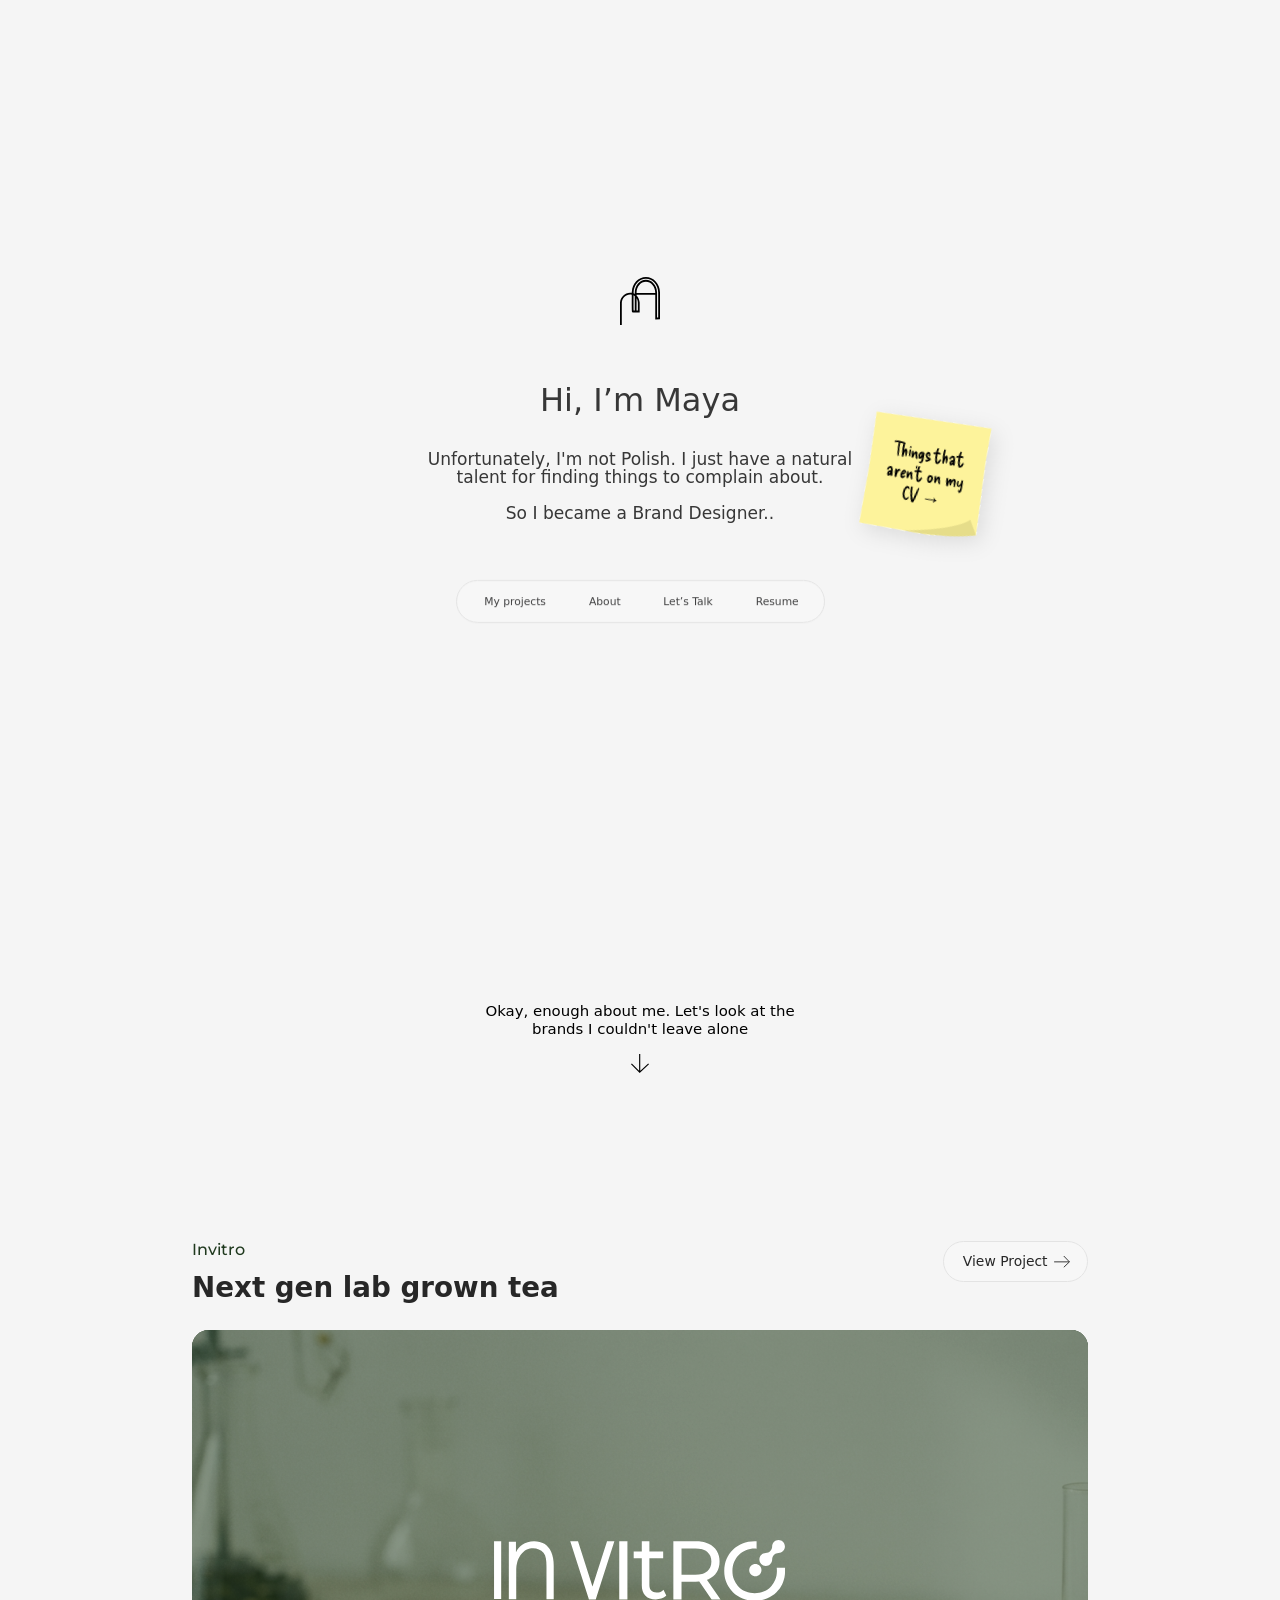
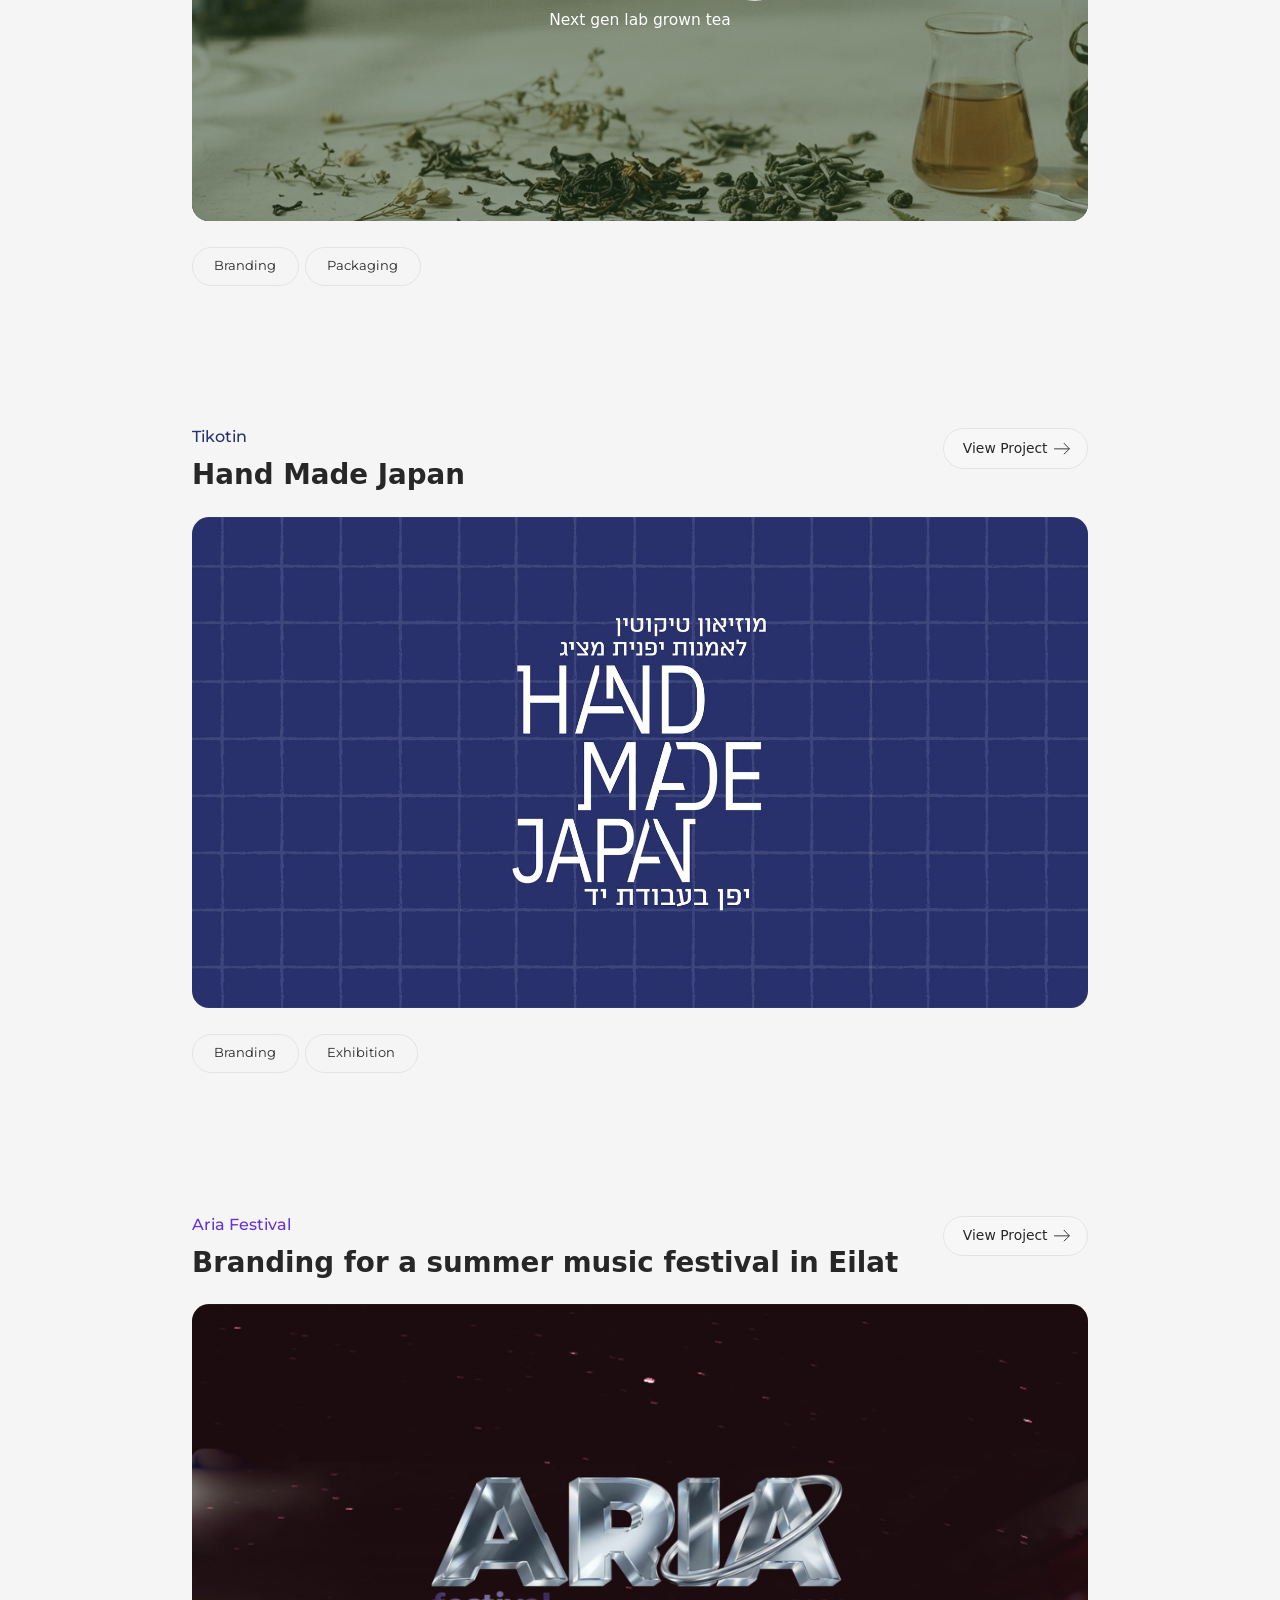
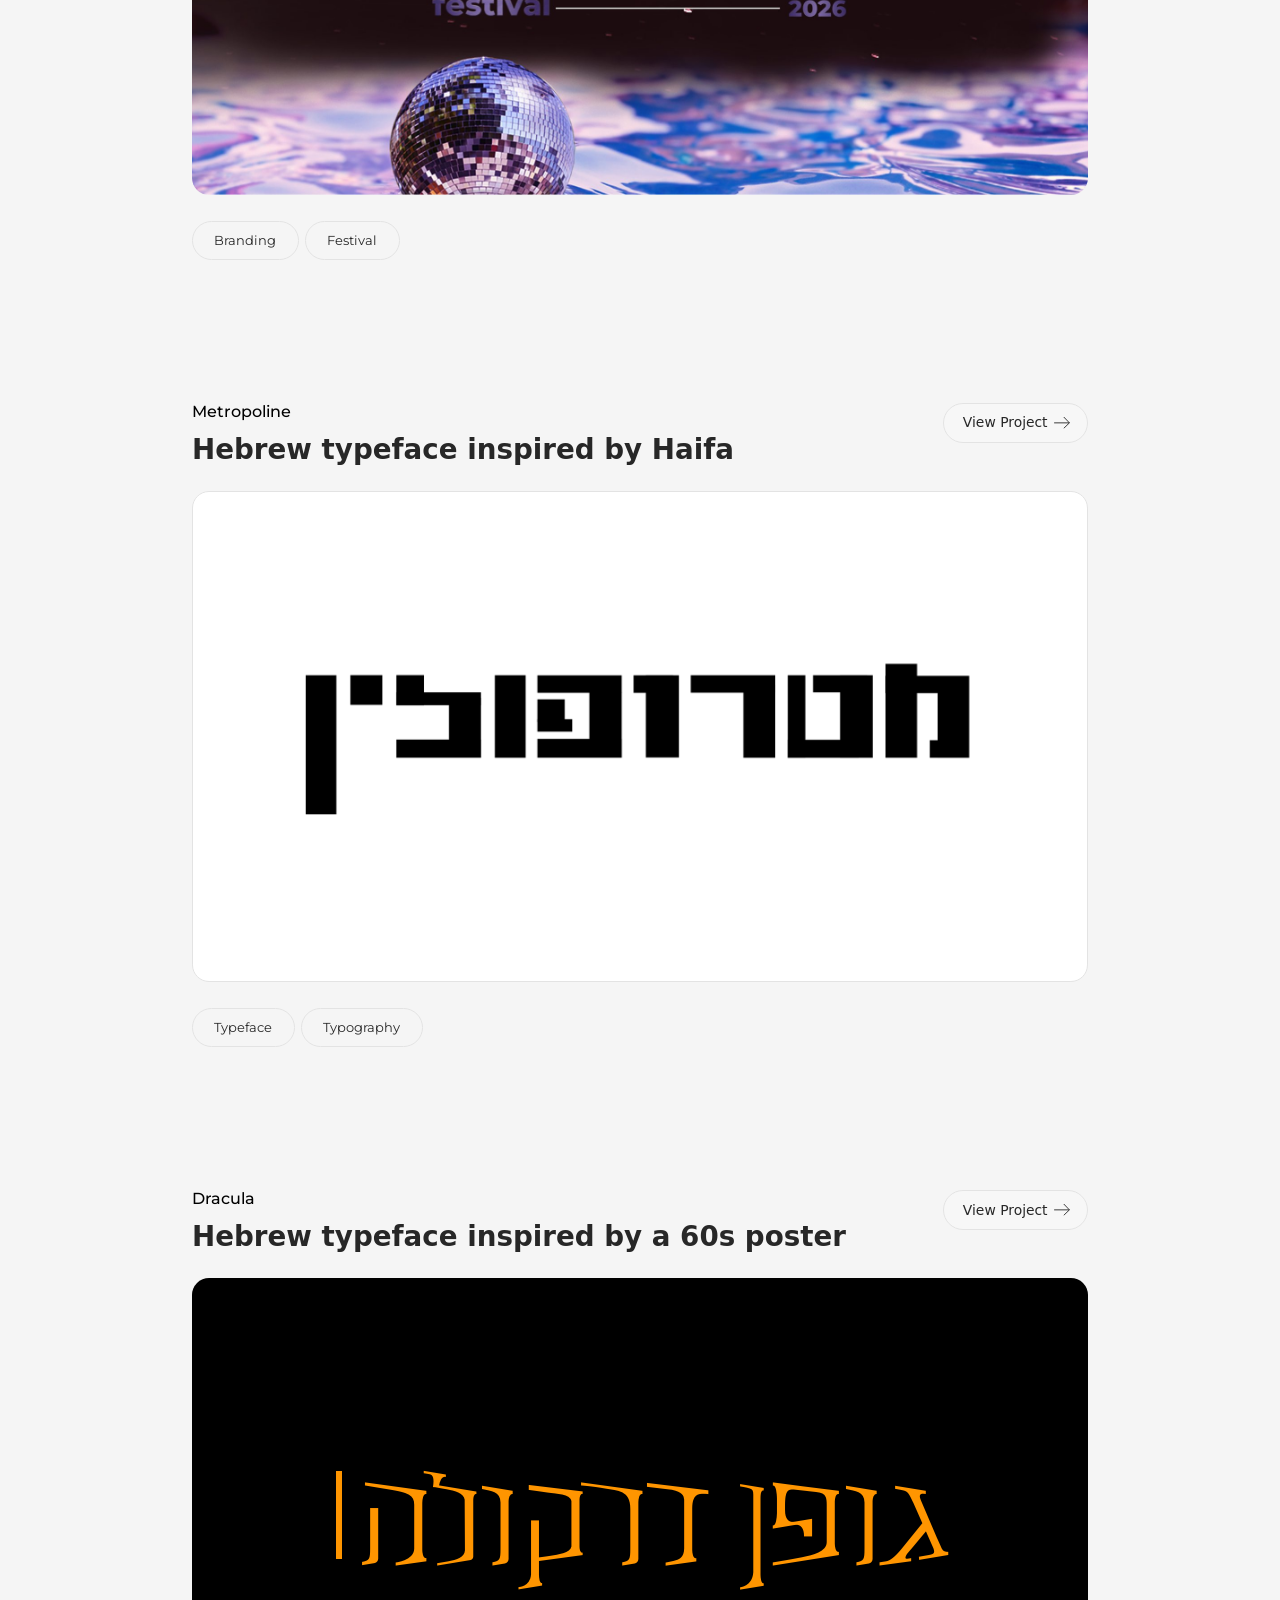
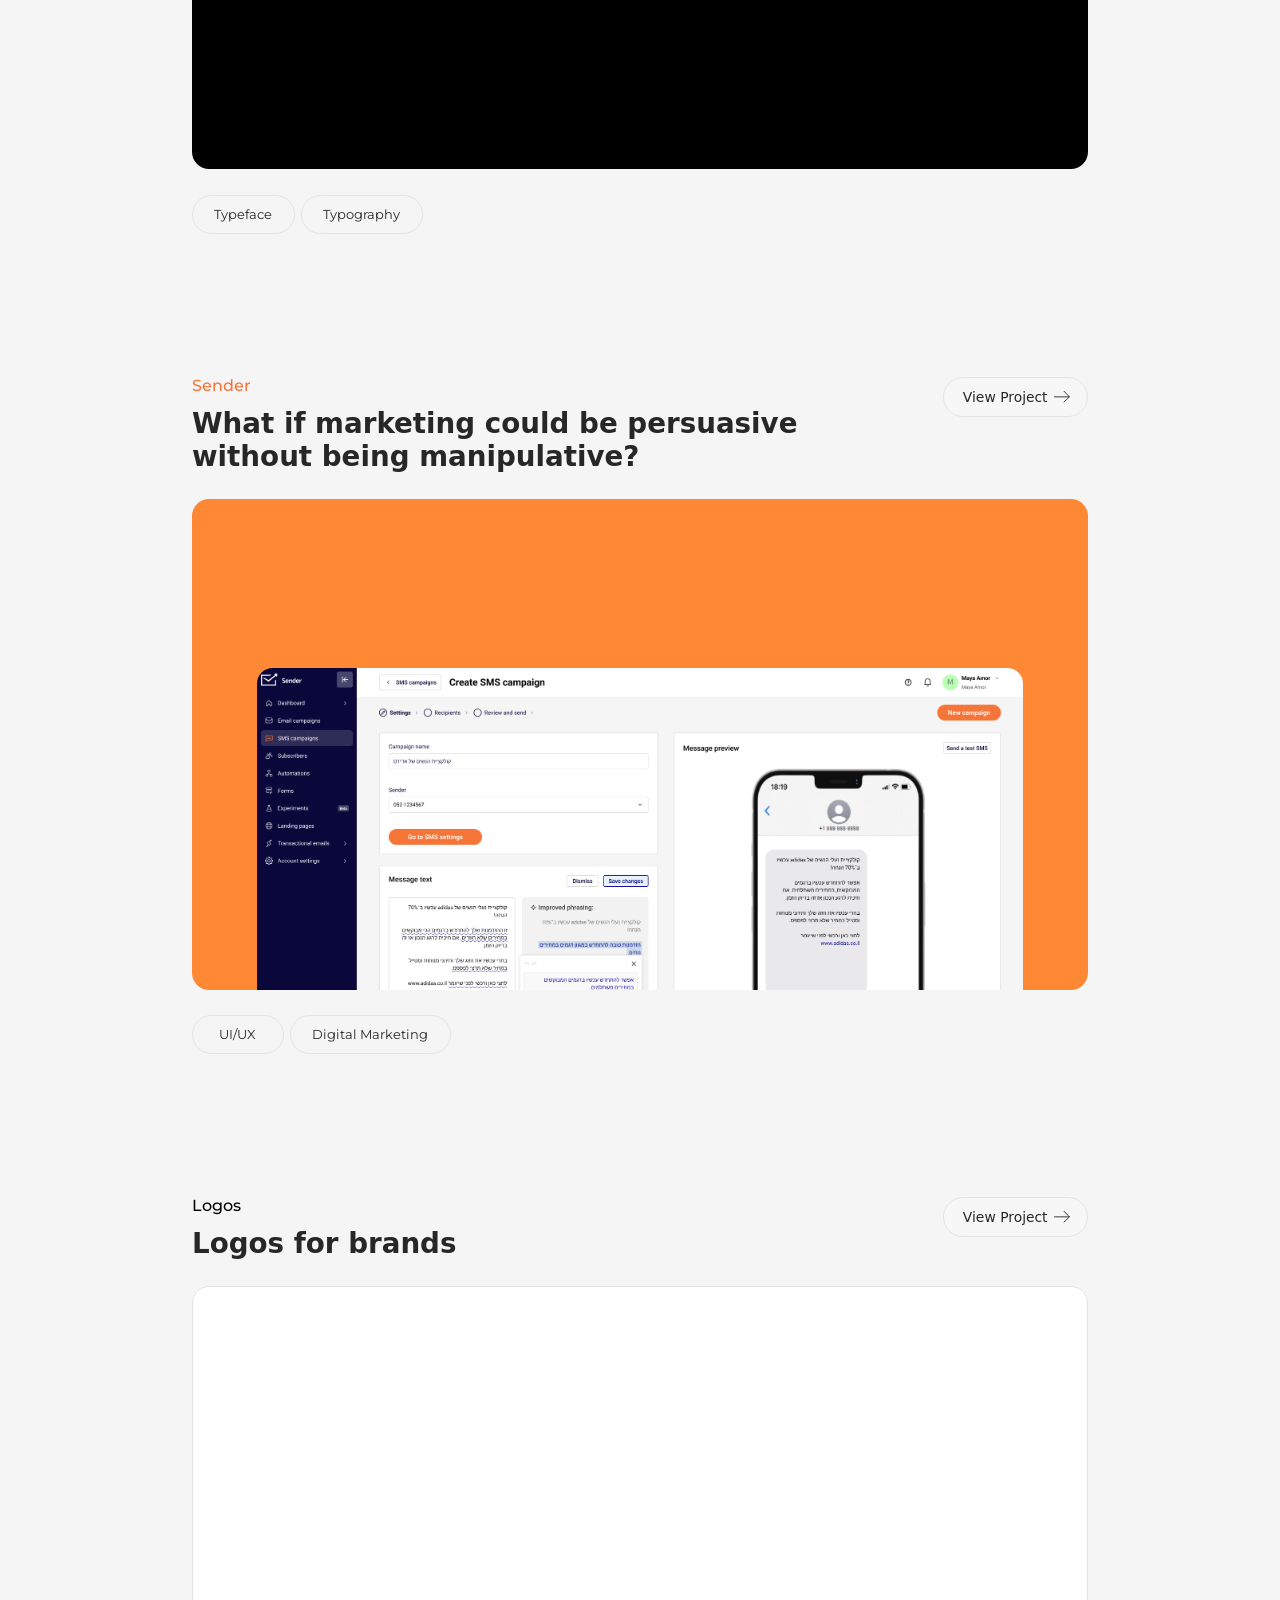
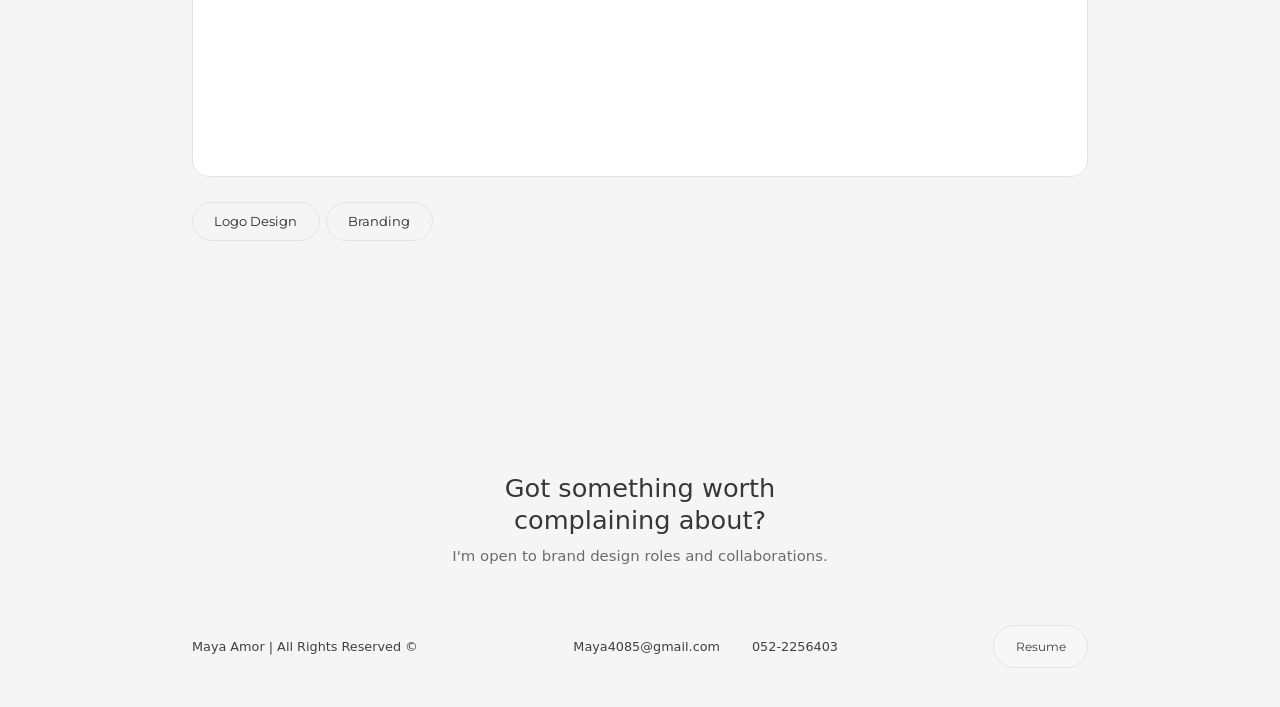
==== commit 6e815095: "Dracula card: words typed out in the Dracula font Co-Authored-By: Claude Opus 5.5 <noreply@anthropic" ====
--- a/index.html
+++ b/index.html
@@ -213,8 +213,12 @@
           </a>
         </div>
 
+        <!-- Cover: words typed out in the Dracula font, one after another (js/main.js).
+             Change the words in data-words, separated by | -->
         <a class="project__card" href="dracula.html" aria-label="View the Dracula project">
-          <img class="project__cover" src="assets/Dracula/hero%20photo.png" alt="The Dracula typeface in orange on black" width="2009" height="1093">
+          <span class="project__cover type-cover" data-words="גופן דרקולה|צמרמורת|לילה|ערפד" aria-hidden="true">
+            <span class="type-cover__line" dir="rtl" lang="he"><span class="type-cover__text">גופן דרקולה</span><span class="type-cover__cursor"></span></span>
+          </span>
         </a>
 
         <ul class="tags" aria-label="Tags">
--- a/css/styles.css
+++ b/css/styles.css
@@ -3201,6 +3201,45 @@
   height: auto;
 }
 
+/* ----- Typing cover (Home: Dracula card) -----
+   Words are typed and erased by js/main.js; the cursor blinks while waiting
+   and stays solid while typing (.is-typing). */
+.type-cover {
+  display: grid;
+  place-items: center;
+  background: #000;
+}
+
+.type-cover__line {
+  font-family: "Dracula", var(--font-sans);
+  font-size: 11.6cqi;             /* scales with the card; "גופן דרקולה" fills ~70% of it, as in the hero */
+  line-height: 1.2;
+  color: #ff9500;
+  white-space: nowrap;
+}
+
+.type-cover__cursor {
+  display: inline-block;
+  width: 0.06em;
+  height: 0.85em;
+  margin-inline-start: 0.08em;
+  vertical-align: -0.05em;
+  background: currentColor;
+  animation: type-cursor 1s steps(1) infinite;
+}
+
+.type-cover.is-typing .type-cover__cursor {
+  animation: none;
+}
+
+@keyframes type-cursor {
+  50% { opacity: 0; }
+}
+
+@media (prefers-reduced-motion: reduce) {
+  .type-cover__cursor { animation: none; }
+}
+
 /* ----- Logo slideshow (Home card cover) -----
    All six slides sit on top of each other; each fades in on its turn (--i),
    stays ~2.5s, and the next fades in over it. One cycle = 6 × 2.5s = 15s.
